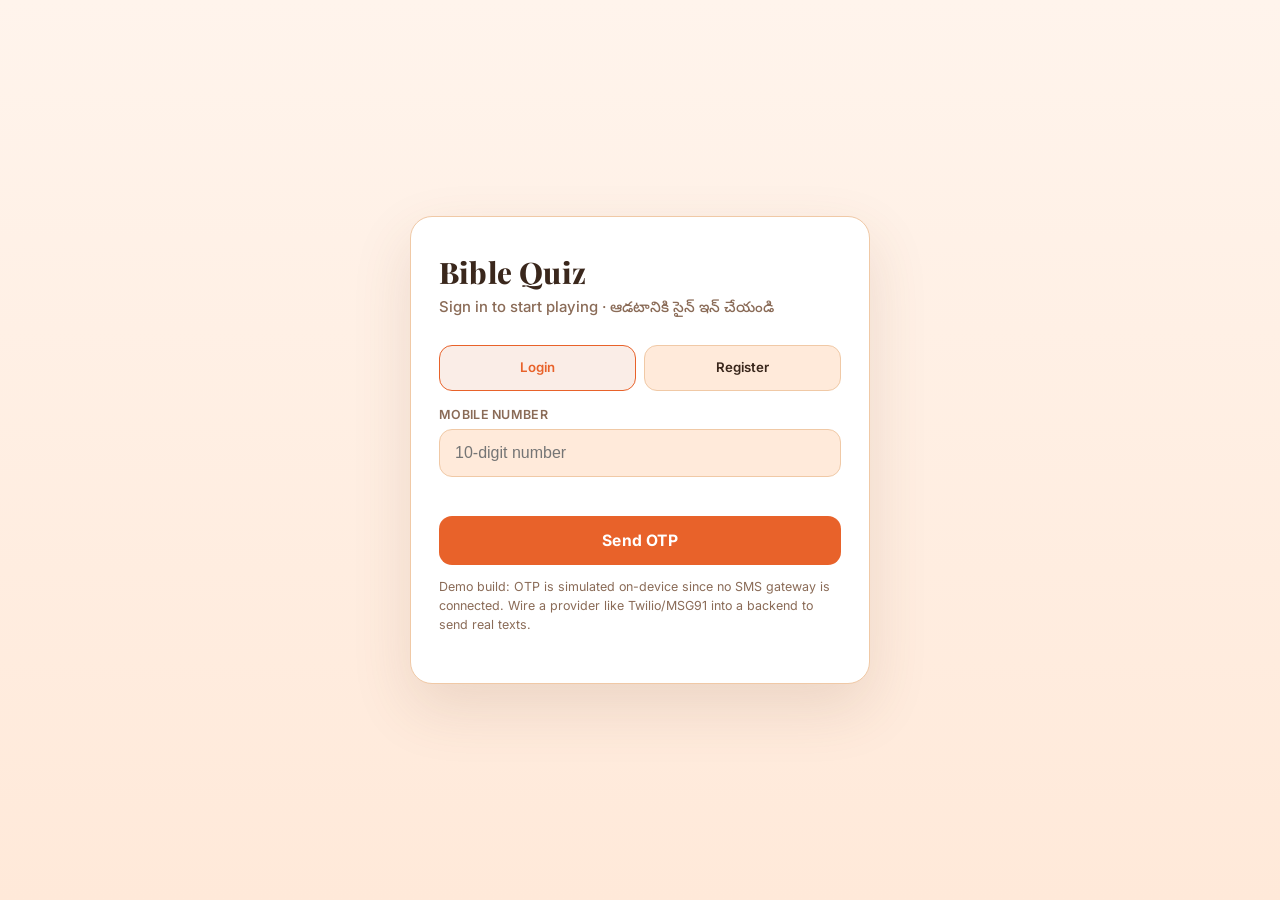
==== index.html @ e47eb32d "Set homepage" ====
<!DOCTYPE html>
<html lang="en">
<head>
<meta charset="UTF-8">
<meta name="viewport" content="width=device-width, initial-scale=1, viewport-fit=cover, maximum-scale=1">
<title>Bible Quiz · బైబిల్ క్విజ్</title>
<link rel="preconnect" href="https://fonts.googleapis.com">
<link href="https://fonts.googleapis.com/css2?family=Playfair+Display:wght@600;700;800&family=Inter:wght@400;500;600;700&family=Noto+Serif+Telugu:wght@600;700&family=Noto+Sans+Telugu:wght@400;500;600&display=swap" rel="stylesheet">
<style>
  @keyframes fadeUp{from{opacity:0; transform:translateY(14px);} to{opacity:1; transform:translateY(0);}}
  @keyframes popIn{0%{opacity:0; transform:scale(.85);} 60%{transform:scale(1.03);} 100%{opacity:1; transform:scale(1);}}
  @keyframes ringDraw{from{stroke-dashoffset:var(--ring-len);} to{stroke-dashoffset:var(--ring-off);}}
  @keyframes shimmer{0%{background-position:-200% 0;} 100%{background-position:200% 0;}}
  @keyframes confettiFall{0%{transform:translateY(-40px) rotate(0deg); opacity:1;} 100%{transform:translateY(340px) rotate(540deg); opacity:0;}}
  @keyframes pulseGlow{0%,100%{box-shadow:0 0 0 0 rgba(206,77,28,.28);} 50%{box-shadow:0 0 0 10px rgba(206,77,28,0);}}

  :root{
    --bg:#FCF8F5; --bg2:#F7EFE7;
    --panel:#FFFFFF; --panel2:#F6EDE3;
    --ink:#2b2018; --ink-dim:#8a7a6b;
    --gold:#CE4D1C; --gold2:#E8794A;
    --teal:#a9865f;
    --tan:#DECAB4;
    --good:#5f9e6f; --bad:#c14a3a;
    --radius:22px;
    --font-head:'Playfair Display','Noto Serif Telugu',serif;
    --font-body:'Inter','Noto Sans Telugu',-apple-system,'Segoe UI',sans-serif;
  }
  [data-theme="kids"]{
    --bg:#FFF4EC; --bg2:#FFE9D9; --panel:#FFFFFF; --panel2:#FFEADA;
    --ink:#3a271c; --ink-dim:#8a6b57;
    --gold:#E8622A; --gold2:#F5924F; --teal:#c98b3f; --tan:#F0C9A6;
  }
  *{box-sizing:border-box; -webkit-tap-highlight-color:transparent;}
  html,body{height:100%; margin:0;}
  body{
    background:linear-gradient(180deg, var(--bg) 0%, var(--bg2) 100%);
    color:var(--ink); font-family:var(--font-body);
    min-height:100%; padding-top:env(safe-area-inset-top,0px); padding-bottom:env(safe-area-inset-bottom,0px);
    transition:background .3s,color .3s;
  }
  .screen{display:none; min-height:100vh; min-height:100dvh; flex-direction:column; align-items:center; justify-content:center; padding:28px 20px;}
  .screen.active{display:flex; animation:fadeUp .45s ease both;}
  .card{width:100%; max-width:460px; background:var(--panel); border:1px solid var(--tan); border-radius:var(--radius); padding:36px 28px; box-shadow:0 24px 60px rgba(120,80,50,.14);}
  .crest{font-size:2.6rem; margin-bottom:6px; text-align:center;}
  h1{font-family:var(--font-head); font-weight:800; font-size:1.85rem; margin:0 0 8px; line-height:1.25; letter-spacing:.2px; color:var(--ink);}
  .sub{color:var(--ink-dim); font-size:.93rem; margin:0 0 26px; font-weight:500;}
  label{display:block; font-size:.78rem; color:var(--ink-dim); margin:16px 0 7px; letter-spacing:.3px; text-transform:uppercase; font-weight:600;}
  input[type=text],input[type=tel],input[type=number]{
    width:100%; padding:14px 15px; border-radius:13px; border:1.5px solid var(--tan);
    background:var(--panel2); color:var(--ink); font-size:1rem; outline:none; transition:border-color .35s ease, box-shadow .35s ease;
  }
  input:focus{border-color:var(--gold); box-shadow:0 0 0 4px rgba(206,77,28,.08);}
  button{font-family:inherit; cursor:pointer; border:none;}
  .btn{
    width:100%; padding:15px 16px; border-radius:13px;
    background:var(--gold); color:#fff; font-weight:700; font-size:.98rem; margin-top:20px;
    transition:transform .15s ease, background-color .35s ease, box-shadow .35s ease; letter-spacing:.2px;
  }
  .btn:hover{background-color:var(--gold2); box-shadow:0 10px 24px rgba(206,77,28,.25);}
  .btn:active{transform:scale(.97);}
  .btn:disabled{opacity:.35; cursor:not-allowed; box-shadow:none;}
  .btn.ghost{background:transparent; border:1.5px solid var(--tan); color:var(--ink); font-weight:600;}
  .btn.ghost:hover{background:var(--panel2); box-shadow:none;}
  .hint{font-size:.78rem; color:var(--ink-dim); margin-top:12px; line-height:1.55;}
  .otp-box{display:flex; gap:8px; margin-top:8px;}
  .otp-box input{text-align:center; letter-spacing:6px; font-size:1.2rem;}
  .demo-otp{margin-top:10px; font-size:.8rem; color:var(--teal); background:var(--panel2); padding:9px 11px; border-radius:10px; border:1px solid var(--tan);}
  .opt-group{display:flex; flex-direction:column; gap:11px; margin-top:12px;}
  .opt-pill{
    padding:15px 17px; border-radius:15px; border:1.5px solid var(--tan); background:var(--panel2);
    color:var(--ink); font-size:.96rem; text-align:left; display:flex; justify-content:space-between; align-items:center;
    transition:border-color .35s ease, background-color .35s ease, opacity .35s ease, transform .12s ease;
  }
  .opt-pill:hover{border-color:#B7A390; background:#F1E9DF;}
  .opt-pill:focus-visible{outline:none; border-color:#B7A390; background:#F1E9DF;}
  .opt-pill:active{transform:scale(.985);}
  .opt-pill.selected{border-color:var(--gold); background:rgba(206,77,28,.09); animation:pulseGlow .9s ease;}
  .opt-pill .tick{opacity:0; font-weight:800; color:var(--gold); transition:opacity .35s ease;}
  .opt-pill.selected .tick{opacity:1;}
  .row3{display:grid; grid-template-columns:1fr 1fr 1fr; gap:8px; margin-top:8px;}
  .row2{display:grid; grid-template-columns:1fr 1fr; gap:8px; margin-top:8px;}
  .chip{
    padding:13px 6px; border-radius:13px; border:1.5px solid var(--tan); background:var(--panel2);
    color:var(--ink); font-size:.83rem; text-align:center; font-weight:600; line-height:1.35;
    transition:border-color .35s ease, background-color .35s ease, color .35s ease, opacity .35s ease;
  }
  .chip:hover{border-color:#B7A390; background:#F1E9DF;}
  .chip.selected{border-color:var(--gold); background:rgba(206,77,28,.1); color:var(--gold);}
  .topbar{width:100%; max-width:460px; display:flex; justify-content:space-between; align-items:center; margin-bottom:14px; font-size:.83rem; color:var(--ink-dim); font-weight:500;}
  .progress-track{width:100%; max-width:460px; height:6px; background:var(--tan); border-radius:6px; overflow:hidden; margin-bottom:18px;}
  .progress-fill{height:100%; background:var(--gold); width:0%; transition:width .35s;}
  .qcat{font-size:.74rem; color:var(--teal); font-weight:700; margin-bottom:8px; text-transform:uppercase; letter-spacing:.3px;}
  .qtext{font-family:var(--font-head); font-weight:700; font-size:1.25rem; line-height:1.45; margin-bottom:8px;}
  .err{color:var(--bad); font-size:.82rem; margin-top:6px; min-height:1em;}

  /* ---- Score card ---- */
  .score-card{position:relative; overflow:hidden; text-align:center;}
  .ring-wrap{position:relative; width:180px; height:180px; margin:8px auto 14px;}
  .ring-wrap svg{transform:rotate(-90deg); width:180px; height:180px;}
  .ring-bg{fill:none; stroke:var(--tan); stroke-width:12;}
  .ring-fg{fill:none; stroke:url(#goldGrad); stroke-width:12; stroke-linecap:round;
    stroke-dasharray:502; stroke-dashoffset:502; animation:ringDraw 1.3s .3s cubic-bezier(.2,.8,.2,1) forwards;}
  .ring-label{position:absolute; inset:0; display:flex; flex-direction:column; align-items:center; justify-content:center;}
  .ring-pct{font-family:var(--font-head); font-size:2rem; font-weight:800; color:var(--gold);}
  .ring-frac{color:var(--ink-dim); font-size:.85rem; margin-top:2px;}
  .medal{font-size:2.4rem; margin-bottom:2px;}
  .dear-line{font-size:1.02rem; color:var(--ink-dim); margin:2px 0 10px; font-weight:500;}
  .dear-line b{color:var(--ink); font-weight:700;}
  .score-title{font-family:var(--font-head); font-weight:700; font-size:1.5rem; margin:6px 0 2px;}
  .score-sub{color:var(--ink-dim); margin-bottom:8px; font-size:.93rem;}
  .confetti{position:absolute; top:0; width:8px; height:14px; opacity:0; border-radius:2px; animation:confettiFall 2.2s ease-in forwards;}

  /* ---- Answer sheet ---- */
  .sheet-card{max-width:640px;}
  .sheet-row{border-bottom:1px solid var(--tan); padding:16px 2px; animation:fadeUp .4s both;}
  .sheet-row:last-child{border-bottom:none;}
  .sheet-q{font-size:.96rem; margin-bottom:9px; line-height:1.45; font-weight:600;}
  .sheet-line{display:flex; gap:8px; font-size:.85rem; align-items:flex-start; margin-top:5px;}
  .sheet-tag{flex-shrink:0; font-weight:700; width:100px; color:var(--ink-dim); text-transform:uppercase; font-size:.72rem; letter-spacing:.3px; padding-top:2px;}
  .sheet-your{color:var(--bad); font-weight:500;}
  .sheet-your.correct{color:var(--good);}
  .sheet-correct{color:var(--good); font-weight:500;}
  .icon-ok{color:var(--good);} .icon-no{color:var(--bad);}
  .sheet-scroll{max-height:56vh; overflow-y:auto; margin-top:6px; padding-right:4px;}
  .sheet-num{display:inline-flex; align-items:center; justify-content:center; width:24px; height:24px; border-radius:50%; background:var(--tan); color:var(--ink); font-size:.72rem; margin-right:8px; flex-shrink:0; font-weight:700;}
</style>
</head>
<body data-theme="adults">

<!-- SCREEN 1: LOGIN -->
<div class="screen active" id="scr-login">
  <div class="card">
    <h1>Bible Quiz</h1>
    <p class="sub">Sign in to start playing · ఆడటానికి సైన్ ఇన్ చేయండి</p>
    <div class="row2" id="pick-mode">
      <button class="chip selected" data-val="login">Login</button>
      <button class="chip" data-val="register">Register</button>
    </div>
    <div id="name-field">
      <label for="in-name">Your name</label>
      <input type="text" id="in-name" placeholder="e.g. Ruth">
    </div>
    <label for="in-phone">Mobile number</label>
    <input type="tel" id="in-phone" placeholder="10-digit number" maxlength="10">
    <div id="otp-section" style="display:none;">
      <label for="in-otp">Enter the OTP sent to your phone</label>
      <div class="otp-box"><input type="number" id="in-otp" placeholder="4-digit code" maxlength="4"></div>
      <div class="demo-otp" id="demo-otp-note"></div>
    </div>
    <div class="err" id="login-err"></div>
    <button class="btn" id="btn-send-otp">Send OTP</button>
    <button class="btn" id="btn-verify-otp" style="display:none;">Verify &amp; Continue</button>
    <p class="hint">Demo build: OTP is simulated on-device since no SMS gateway is connected. Wire a provider like Twilio/MSG91 into a backend to send real texts.</p>
  </div>
</div>

<!-- SCREEN 2: WELCOME -->
<div class="screen" id="scr-welcome">
  <div class="card" style="text-align:center;">
    <h1 id="welcome-name">Welcome!</h1>
    <p class="sub">You're signed in. Let's set up your quiz.</p>
    <button class="btn" id="btn-to-setup">Continue</button>
    <button class="btn ghost" id="btn-to-dashboard" style="margin-top:10px;">View My Dashboard</button>
  </div>
</div>

<!-- SCREEN 3: SETUP -->
<div class="screen" id="scr-setup">
  <div class="card">
    <h1>Set up your quiz</h1>
    <p class="sub">క్విజ్ ఏర్పాటు చేయండి</p>
    <label>Language / భాష</label>
    <div class="row2" id="pick-lang">
      <button class="chip" data-val="en">English</button>
      <button class="chip" data-val="te">తెలుగు</button>
    </div>
    <label>Who's playing? / ఎవరు ఆడతారు?</label>
    <div class="row2" id="pick-age">
      <button class="chip" data-val="kids">🧒 Kids<br>పిల్లలు</button>
      <button class="chip" data-val="adults">🧑 Adults<br>పెద్దలు</button>
    </div>
    <label>Difficulty level / స్థాయి</label>
    <button class="btn ghost" id="btn-open-levels" style="margin-top:0;">Choose Level (<span id="chosen-level-label">Level 1</span>)</button>
    <label>Number of questions / ప్రశ్నల సంఖ్య</label>
    <div class="row3" id="pick-count">
      <button class="chip" data-val="10">10<br>ప్రశ్నలు</button>
      <button class="chip" data-val="15">15<br>ప్రశ్నలు</button>
      <button class="chip" data-val="25">25<br>ప్రశ్నలు</button>
    </div>
    <div class="err" id="setup-err"></div>
    <button class="btn" id="btn-start-quiz">Start Quiz</button>
    <button class="btn ghost" id="btn-logout" style="margin-top:10px;">Log out</button>
  </div>
</div>

<!-- SCREEN 3b: LEVEL SELECT -->
<div class="screen" id="scr-levels">
  <div class="card sheet-card">
    <h1 style="font-size:1.35rem;">Choose a level</h1>
    <p class="sub">1–10 Basic · ప్రాథమిక &nbsp;|&nbsp; 11–20 Medium · మధ్యస్థ &nbsp;|&nbsp; 21–30 Advanced · ఉన్నత</p>
    <div class="sheet-scroll" id="level-grid" style="display:grid; grid-template-columns:repeat(5,1fr); gap:8px;"></div>
    <button class="btn ghost" id="btn-levels-back" style="margin-top:16px;">Back to setup</button>
  </div>
</div>

<!-- SCREEN: DASHBOARD -->
<div class="screen" id="scr-dashboard">
  <div class="card sheet-card">
    <h1 id="dash-hello" style="font-size:1.35rem;">Hello!</h1>
    <p class="sub">Here's how you've been doing</p>
    <div id="dash-stats" style="display:grid; grid-template-columns:1fr 1fr; gap:10px; margin-bottom:6px;"></div>
    <label style="margin-top:18px;">Recent attempts</label>
    <div class="sheet-scroll" id="dash-history"></div>
    <button class="btn" id="btn-dash-back" style="margin-top:16px;">Back</button>
  </div>
</div>

<!-- SCREEN 4: QUIZ (no reveal) -->
<div class="screen" id="scr-quiz">
  <div class="topbar">
    <span id="quiz-progress-label">Question 1/10</span>
    <span>Bible Quiz · Official</span>
  </div>
  <div class="progress-track"><div class="progress-fill" id="progress-fill"></div></div>
  <div class="card">
    <div class="qcat" id="q-cat">Category</div>
    <div class="qtext" id="q-text">Question text</div>
    <div class="opt-group" id="q-opts"></div>
    <button class="btn" id="btn-next" disabled>Next</button>
    <div class="row2" style="margin-top:10px;">
      <button class="btn ghost" id="btn-back">Back</button>
      <button class="btn ghost" id="btn-exit">Exit</button>
    </div>
  </div>
</div>

<!-- SCREEN 5: SCORE CARD -->
<div class="screen" id="scr-result">
  <div class="card score-card" id="score-confetti-host">
    <div class="medal" id="result-medal">🏆</div>
    <div class="ring-wrap">
      <svg viewBox="0 0 180 180">
        <defs>
          <linearGradient id="goldGrad" x1="0%" y1="0%" x2="100%" y2="100%">
            <stop offset="0%" stop-color="#CE4D1C"/><stop offset="100%" stop-color="#E8794A"/>
          </linearGradient>
        </defs>
        <circle class="ring-bg" cx="90" cy="90" r="80"/>
        <circle class="ring-fg" id="ring-fg" cx="90" cy="90" r="80"/>
      </svg>
      <div class="ring-label"><div class="ring-pct" id="ring-pct">0</div><div class="ring-frac" id="ring-frac">0/10</div></div>
    </div>
    <p class="dear-line" id="dear-line">Dear <b>Guest</b>,</p>
    <div class="score-title" id="result-title">Certificate of Completion</div>
    <p class="score-sub" id="result-msg">Nice work.</p>
    <button class="btn" id="btn-view-sheet">View Answer Sheet</button>
    <button class="btn ghost" id="btn-retry" style="margin-top:10px;">Play again</button>
    <button class="btn ghost" id="btn-change-setup" style="margin-top:10px;">Change settings</button>
  </div>
</div>

<!-- SCREEN 6: ANSWER SHEET -->
<div class="screen" id="scr-sheet">
  <div class="card sheet-card">
    <h1 style="font-size:1.35rem;">Answer Sheet</h1>
    <p class="sub" id="sheet-summary">Review your answers</p>
    <div class="sheet-scroll" id="sheet-list"></div>
    <button class="btn" id="btn-sheet-back">Back to score</button>
  </div>
</div>

<script id="bank-data" type="application/json">[{"id": "en-1", "lang": "en", "q": "On which day did God create light?", "opts": ["Day 1", "Day 2", "Day 3", "Day 4"], "ai": 0, "diff": "basic", "age": "both", "cat": "Bible Basics"}, {"id": "en-2", "lang": "en", "q": "On which day did God create the sky?", "opts": ["Day 1", "Day 2", "Day 3", "Day 4"], "ai": 1, "diff": "basic", "age": "both", "cat": "Bible Basics"}, {"id": "en-3", "lang": "en", "q": "On which day did God create the land and the seas?", "opts": ["Day 2", "Day 3", "Day 4", "Day 5"], "ai": 1, "diff": "basic", "age": "both", "cat": "Bible Basics"}, {"id": "en-4", "lang": "en", "q": "On which day did God create the sun, moon, and stars?", "opts": ["Day 3", "Day 4", "Day 5", "Day 6"], "ai": 1, "diff": "basic", "age": "both", "cat": "Bible Basics"}, {"id": "en-5", "lang": "en", "q": "On which day did God create birds and sea creatures?", "opts": ["Day 4", "Day 5", "Day 6", "Day 7"], "ai": 1, "diff": "basic", "age": "both", "cat": "Bible Basics"}, {"id": "en-6", "lang": "en", "q": "On which day did God create animals and human beings?", "opts": ["Day 5", "Day 6", "Day 7", "Day 8"], "ai": 1, "diff": "basic", "age": "both", "cat": "Bible Basics"}, {"id": "en-7", "lang": "en", "q": "On which day did God finish His work of creation and rest?", "opts": ["Day 6", "Day 7", "Day 8", "Day 1"], "ai": 1, "diff": "basic", "age": "both", "cat": "Bible Basics"}, {"id": "en-8", "lang": "en", "q": "Who was the first woman?", "opts": ["Sarah", "Eve", "Rebekah", "Rachel"], "ai": 1, "diff": "basic", "age": "both", "cat": "Bible Basics"}, {"id": "en-9", "lang": "en", "q": "In which garden did Adam and Eve live?", "opts": ["Garden of Eden", "Garden of Gethsemane", "Garden of Olives", "Garden of Karana"], "ai": 0, "diff": "basic", "age": "both", "cat": "Bible Basics"}, {"id": "en-10", "lang": "en", "q": "Which animal tempted Eve?", "opts": ["Lion", "Snake", "Fox", "Wolf"], "ai": 1, "diff": "basic", "age": "both", "cat": "Bible Basics"}, {"id": "en-11", "lang": "en", "q": "Who was the first son of Adam and Eve?", "opts": ["Abel", "Cain", "Seth", "Noah"], "ai": 1, "diff": "basic", "age": "both", "cat": "Bible Basics"}, {"id": "en-12", "lang": "en", "q": "Who was Cain's brother that he killed?", "opts": ["Abel", "Seth", "Enosh", "లామెకు"], "ai": 0, "diff": "basic", "age": "both", "cat": "Bible Basics"}, {"id": "en-13", "lang": "en", "q": "Who built the ark to be saved from the flood?", "opts": ["Moses", "నూహు", "Lot", "Abraham"], "ai": 1, "diff": "basic", "age": "both", "cat": "Bible Basics"}, {"id": "en-14", "lang": "en", "q": "How many people were saved in Noah's ark?", "opts": ["4 people", "6 people", "8 people", "12 people"], "ai": 2, "diff": "basic", "age": "both", "cat": "Bible Basics"}, {"id": "en-15", "lang": "en", "q": "What sign did God give that He would not destroy the earth with a flood again?", "opts": ["Star", "Cloud", "Rainbow", "Lightning"], "ai": 2, "diff": "basic", "age": "both", "cat": "Bible Basics"}, {"id": "en-16", "lang": "en", "q": "Who is called the father of believers?", "opts": ["Isaac", "Jacob", "Abraham", "Joseph"], "ai": 2, "diff": "basic", "age": "both", "cat": "Bible Basics"}, {"id": "en-17", "lang": "en", "q": "What was the name of Abraham's wife?", "opts": ["Rebekah", "Rachel", "లేయా", "Sarah"], "ai": 3, "diff": "basic", "age": "both", "cat": "Bible Basics"}, {"id": "en-18", "lang": "en", "q": "Who was the promised son Abraham had in his old age?", "opts": ["Ishmael", "Isaac", "Jacob", "Jerah"], "ai": 1, "diff": "basic", "age": "both", "cat": "Bible Basics"}, {"id": "en-19", "lang": "en", "q": "Who were Isaac's sons?", "opts": ["Esau and Jacob", "Reuben and Simeon", "Joseph and Benjamin", "Ephraim and Manasseh"], "ai": 0, "diff": "basic", "age": "both", "cat": "Bible Basics"}, {"id": "en-20", "lang": "en", "q": "What was another name for Jacob?", "opts": ["Israel", "Edom", "Levi", "Judah"], "ai": 0, "diff": "basic", "age": "both", "cat": "Bible Basics"}, {"id": "en-21", "lang": "en", "q": "How many sons did Jacob have?", "opts": ["10 people", "12 people", "14 people", "7 people"], "ai": 1, "diff": "basic", "age": "both", "cat": "Bible Basics"}, {"id": "en-22", "lang": "en", "q": "Which son of Jacob was sold into Egypt?", "opts": ["Reuben", "Judah", "Joseph", "Benjamin"], "ai": 2, "diff": "basic", "age": "both", "cat": "Bible Basics"}, {"id": "en-23", "lang": "en", "q": "Which son of Jacob became a ruler in Egypt?", "opts": ["Joseph", "Benjamin", "Levi", "Simeon"], "ai": 0, "diff": "basic", "age": "both", "cat": "Bible Basics"}, {"id": "en-24", "lang": "en", "q": "Who led the Israelites out of slavery in Egypt?", "opts": ["Aaron", "Joshua", "Moses", "Gideon"], "ai": 2, "diff": "basic", "age": "both", "cat": "Bible Basics"}, {"id": "en-25", "lang": "en", "q": "On which mountain did God give Moses the Ten Commandments?", "opts": ["Mount Horeb", "Mount Sinai", "Mount Nebo", "Mount Carmel"], "ai": 1, "diff": "basic", "age": "both", "cat": "Bible Basics"}, {"id": "en-26", "lang": "en", "q": "How many plagues did God send on Egypt?", "opts": ["7 plagues", "10 plagues", "12 plagues", "3 plagues"], "ai": 1, "diff": "basic", "age": "both", "cat": "Bible Basics"}, {"id": "en-27", "lang": "en", "q": "Who led the Israelites into Canaan after Moses?", "opts": ["Caleb", "Joshua", "Samuel", "Saul"], "ai": 1, "diff": "basic", "age": "both", "cat": "Bible Basics"}, {"id": "en-28", "lang": "en", "q": "Which sea was divided into two for the Israelites to cross?", "opts": ["Red Sea", "Dead Sea", "Sea of Galilee", "Mediterranean Sea"], "ai": 0, "diff": "basic", "age": "both", "cat": "Bible Basics"}, {"id": "en-29", "lang": "en", "q": "What food did God provide from heaven for the Israelites in the wilderness?", "opts": ["Manna", "Honey bread", "Wheat", "Grapes"], "ai": 0, "diff": "basic", "age": "both", "cat": "Bible Basics"}, {"id": "en-30", "lang": "en", "q": "Who was the strongest judge in the Bible?", "opts": ["Gideon", "Samson", "Jephthah", "Barak"], "ai": 1, "diff": "basic", "age": "both", "cat": "Bible Basics"}, {"id": "en-31", "lang": "en", "q": "Who was the woman who tricked Samson?", "opts": ["Deborah", "Delilah", "Ruth", "Naomi"], "ai": 1, "diff": "basic", "age": "both", "cat": "Bible Basics"}, {"id": "en-32", "lang": "en", "q": "Who was the first king of Israel?", "opts": ["David", "Saul", "Solomon", "రెహబాము"], "ai": 1, "diff": "basic", "age": "both", "cat": "Bible Basics"}, {"id": "en-33", "lang": "en", "q": "Which shepherd killed Goliath with a small stone from a sling?", "opts": ["Saul", "Samuel", "David", "Jonathan"], "ai": 2, "diff": "basic", "age": "both", "cat": "Bible Basics"}, {"id": "en-34", "lang": "en", "q": "Who was David's wise son who ruled Israel after him?", "opts": ["Absalom", "Adonijah", "Solomon", "Rehoboam"], "ai": 2, "diff": "basic", "age": "both", "cat": "Bible Basics"}, {"id": "en-35", "lang": "en", "q": "Who lived the longest in the Bible?", "opts": ["Adam", "Noah", "Methuselah", "Enosh"], "ai": 2, "diff": "basic", "age": "both", "cat": "Bible Basics"}, {"id": "en-36", "lang": "en", "q": "Which prophet was taken to heaven without seeing death?", "opts": ["Isaiah", "Jeremiah", "Elijah", "Elisha"], "ai": 2, "diff": "basic", "age": "both", "cat": "Bible Basics"}, {"id": "en-37", "lang": "en", "q": "Which prophet was protected by God after being thrown into a den of lions?", "opts": ["Daniel", "Ezekiel", "Hosea", "Amos"], "ai": 0, "diff": "basic", "age": "both", "cat": "Bible Basics"}, {"id": "en-38", "lang": "en", "q": "Which prophet was inside a great fish for three days and three nights?", "opts": ["Jonah", "Micah", "Zechariah", "Malachi"], "ai": 0, "diff": "basic", "age": "both", "cat": "Bible Basics"}, {"id": "en-39", "lang": "en", "q": "Where was Jesus Christ born?", "opts": ["Nazareth", "Bethlehem", "Jerusalem", "Capernaum"], "ai": 1, "diff": "basic", "age": "both", "cat": "Bible Basics"}, {"id": "en-40", "lang": "en", "q": "What was the name of Jesus' mother?", "opts": ["Elizabeth", "Mary", "Martha", "Salome"], "ai": 1, "diff": "basic", "age": "both", "cat": "Bible Basics"}, {"id": "en-41", "lang": "en", "q": "Who was the righteous man who was Jesus' earthly father?", "opts": ["John", "Joseph", "Jacob", "Paul"], "ai": 1, "diff": "basic", "age": "both", "cat": "Bible Basics"}, {"id": "en-42", "lang": "en", "q": "Who baptized Jesus in the Jordan River?", "opts": ["John the Baptist", "Peter", "Andrew", "Philip"], "ai": 0, "diff": "basic", "age": "both", "cat": "Bible Basics"}, {"id": "en-43", "lang": "en", "q": "How many main apostles (disciples) did Jesus choose for His ministry?", "opts": ["7 people", "10 people", "12 people", "70 people"], "ai": 2, "diff": "basic", "age": "both", "cat": "Bible Basics"}, {"id": "en-44", "lang": "en", "q": "What was Jesus' first miracle?", "opts": ["Raising Lazarus", "Turning water into wine", "Feeding the 5,000", "Walking on water"], "ai": 1, "diff": "basic", "age": "both", "cat": "Bible Basics"}, {"id": "en-45", "lang": "en", "q": "How many men did Jesus feed with five loaves and two small fish?", "opts": ["3,000 men", "4,000 men", "5,000 men", "10,000 men"], "ai": 2, "diff": "basic", "age": "both", "cat": "Bible Basics"}, {"id": "en-46", "lang": "en", "q": "Who was raised from the tomb by Jesus after being dead for four days?", "opts": ["Jairus' daughter", "Widow's son", "Lazarus", "Tabitha"], "ai": 2, "diff": "basic", "age": "both", "cat": "Bible Basics"}, {"id": "en-47", "lang": "en", "q": "Which disciple betrayed Jesus for thirty pieces of silver?", "opts": ["Thomas", "Judas Iscariot", "Simon Peter", "Matthew"], "ai": 1, "diff": "basic", "age": "both", "cat": "Bible Basics"}, {"id": "en-48", "lang": "en", "q": "Where was Jesus Christ crucified?", "opts": ["Mount of Olives", "Golgotha (Place of the Skull)", "Mount Sinai", "Mount Tabor"], "ai": 1, "diff": "basic", "age": "both", "cat": "Bible Basics"}, {"id": "en-49", "lang": "en", "q": "On which day did Jesus Christ rise from the dead after being crucified?", "opts": ["Day 1", "Day 2", "Day 3", "Day 4"], "ai": 2, "diff": "basic", "age": "both", "cat": "Bible Basics"}, {"id": "en-50", "lang": "en", "q": "At which festival did the Holy Spirit come upon the disciples after Jesus ascended to heaven?", "opts": ["Passover", "Pentecost", "Feast of Tabernacles", "Day of Atonement"], "ai": 1, "diff": "basic", "age": "both", "cat": "Bible Basics"}, {"id": "en-51", "lang": "en", "q": "On which day did God create light?", "opts": ["Day 1", "Day 2", "Day 3", "Day 4"], "ai": 0, "diff": "basic", "age": "both", "cat": "Bible Basics"}, {"id": "en-52", "lang": "en", "q": "On which day did God create the sky?", "opts": ["Day 1", "Day 2", "Day 3", "Day 4"], "ai": 1, "diff": "basic", "age": "both", "cat": "Bible Basics"}, {"id": "en-53", "lang": "en", "q": "On which day did God create the land and the seas?", "opts": ["Day 2", "Day 3", "Day 4", "Day 5"], "ai": 1, "diff": "basic", "age": "both", "cat": "Bible Basics"}, {"id": "en-54", "lang": "en", "q": "On which day did God create the sun, moon, and stars?", "opts": ["Day 3", "Day 4", "Day 5", "Day 6"], "ai": 1, "diff": "basic", "age": "both", "cat": "Bible Basics"}, {"id": "en-55", "lang": "en", "q": "On which day did God create birds and sea creatures?", "opts": ["Day 4", "Day 5", "Day 6", "Day 7"], "ai": 1, "diff": "basic", "age": "both", "cat": "Bible Basics"}, {"id": "en-56", "lang": "en", "q": "On which day did God create animals and human beings?", "opts": ["Day 5", "Day 6", "Day 7", "Day 8"], "ai": 1, "diff": "basic", "age": "both", "cat": "Bible Basics"}, {"id": "en-57", "lang": "en", "q": "On which day did God finish His work of creation and rest?", "opts": ["Day 6", "Day 7", "Day 8", "Day 1"], "ai": 1, "diff": "basic", "age": "both", "cat": "Bible Basics"}, {"id": "en-58", "lang": "en", "q": "Who was the first woman?", "opts": ["Sarah", "Eve", "Rebekah", "Rachel"], "ai": 1, "diff": "basic", "age": "both", "cat": "Bible Basics"}, {"id": "en-59", "lang": "en", "q": "In which garden did Adam and Eve live?", "opts": ["Garden of Eden", "Garden of Gethsemane", "Garden of Olives", "Garden of Karana"], "ai": 0, "diff": "basic", "age": "both", "cat": "Bible Basics"}, {"id": "en-60", "lang": "en", "q": "Which animal tempted Eve?", "opts": ["Lion", "Snake", "Fox", "Wolf"], "ai": 1, "diff": "basic", "age": "both", "cat": "Bible Basics"}, {"id": "en-61", "lang": "en", "q": "Who was the first son of Adam and Eve?", "opts": ["Abel", "Cain", "Seth", "Noah"], "ai": 1, "diff": "basic", "age": "both", "cat": "Bible Basics"}, {"id": "en-62", "lang": "en", "q": "Who was Cain's brother that he killed?", "opts": ["Abel", "Seth", "Enosh", "లామెకు"], "ai": 0, "diff": "basic", "age": "both", "cat": "Bible Basics"}, {"id": "en-63", "lang": "en", "q": "Who built the ark to be saved from the flood?", "opts": ["Moses", "నూహు", "Lot", "Abraham"], "ai": 1, "diff": "basic", "age": "both", "cat": "Bible Basics"}, {"id": "en-64", "lang": "en", "q": "How many people were saved in Noah's ark?", "opts": ["4 people", "6 people", "8 people", "12 people"], "ai": 2, "diff": "basic", "age": "both", "cat": "Bible Basics"}, {"id": "en-65", "lang": "en", "q": "What sign did God give that He would not destroy the earth with a flood again?", "opts": ["Star", "Cloud", "Rainbow", "Lightning"], "ai": 2, "diff": "basic", "age": "both", "cat": "Bible Basics"}, {"id": "en-66", "lang": "en", "q": "Who is called the father of believers?", "opts": ["Isaac", "Jacob", "Abraham", "Joseph"], "ai": 2, "diff": "basic", "age": "both", "cat": "Bible Basics"}, {"id": "en-67", "lang": "en", "q": "What was the name of Abraham's wife?", "opts": ["Rebekah", "Rachel", "లేయా", "Sarah"], "ai": 3, "diff": "basic", "age": "both", "cat": "Bible Basics"}, {"id": "en-68", "lang": "en", "q": "Who was the promised son Abraham had in his old age?", "opts": ["Ishmael", "Isaac", "Jacob", "Jerah"], "ai": 1, "diff": "basic", "age": "both", "cat": "Bible Basics"}, {"id": "en-69", "lang": "en", "q": "Who were Isaac's sons?", "opts": ["Esau and Jacob", "Reuben and Simeon", "Joseph and Benjamin", "Ephraim and Manasseh"], "ai": 0, "diff": "basic", "age": "both", "cat": "Bible Basics"}, {"id": "en-70", "lang": "en", "q": "What was another name for Jacob?", "opts": ["Israel", "Edom", "Levi", "Judah"], "ai": 0, "diff": "basic", "age": "both", "cat": "Bible Basics"}, {"id": "en-71", "lang": "en", "q": "How many sons did Jacob have?", "opts": ["10 people", "12 people", "14 people", "7 people"], "ai": 1, "diff": "basic", "age": "both", "cat": "Bible Basics"}, {"id": "en-72", "lang": "en", "q": "Which son of Jacob was sold into Egypt?", "opts": ["Reuben", "Judah", "Joseph", "Benjamin"], "ai": 2, "diff": "basic", "age": "both", "cat": "Bible Basics"}, {"id": "en-73", "lang": "en", "q": "Which son of Jacob became a ruler in Egypt?", "opts": ["Joseph", "Benjamin", "Levi", "Simeon"], "ai": 0, "diff": "basic", "age": "both", "cat": "Bible Basics"}, {"id": "en-74", "lang": "en", "q": "Who led the Israelites out of slavery in Egypt?", "opts": ["Aaron", "Joshua", "Moses", "Gideon"], "ai": 2, "diff": "basic", "age": "both", "cat": "Bible Basics"}, {"id": "en-75", "lang": "en", "q": "On which mountain did God give Moses the Ten Commandments?", "opts": ["Mount Horeb", "Mount Sinai", "Mount Nebo", "Mount Carmel"], "ai": 1, "diff": "basic", "age": "both", "cat": "Bible Basics"}, {"id": "en-76", "lang": "en", "q": "How many plagues did God send on Egypt?", "opts": ["7 plagues", "10 plagues", "12 plagues", "3 plagues"], "ai": 1, "diff": "basic", "age": "both", "cat": "Bible Basics"}, {"id": "en-77", "lang": "en", "q": "Who led the Israelites into Canaan after Moses?", "opts": ["Caleb", "Joshua", "Samuel", "Saul"], "ai": 1, "diff": "basic", "age": "both", "cat": "Bible Basics"}, {"id": "en-78", "lang": "en", "q": "Which sea was divided into two for the Israelites to cross?", "opts": ["Red Sea", "Dead Sea", "Sea of Galilee", "Mediterranean Sea"], "ai": 0, "diff": "basic", "age": "both", "cat": "Bible Basics"}, {"id": "en-79", "lang": "en", "q": "What food did God provide from heaven for the Israelites in the wilderness?", "opts": ["Manna", "Honey bread", "Wheat", "Grapes"], "ai": 0, "diff": "basic", "age": "both", "cat": "Bible Basics"}, {"id": "en-80", "lang": "en", "q": "Who was the strongest judge in the Bible?", "opts": ["Gideon", "Samson", "Jephthah", "Barak"], "ai": 1, "diff": "basic", "age": "both", "cat": "Bible Basics"}, {"id": "en-81", "lang": "en", "q": "Who was the woman who tricked Samson?", "opts": ["Deborah", "Delilah", "Ruth", "Naomi"], "ai": 1, "diff": "basic", "age": "both", "cat": "Bible Basics"}, {"id": "en-82", "lang": "en", "q": "Who was the first king of Israel?", "opts": ["David", "Saul", "Solomon", "రెహబాము"], "ai": 1, "diff": "basic", "age": "both", "cat": "Bible Basics"}, {"id": "en-83", "lang": "en", "q": "Which shepherd killed Goliath with a small stone from a sling?", "opts": ["Saul", "Samuel", "David", "Jonathan"], "ai": 2, "diff": "basic", "age": "both", "cat": "Bible Basics"}, {"id": "en-84", "lang": "en", "q": "Who was David's wise son who ruled Israel after him?", "opts": ["Absalom", "Adonijah", "Solomon", "Rehoboam"], "ai": 2, "diff": "basic", "age": "both", "cat": "Bible Basics"}, {"id": "en-85", "lang": "en", "q": "Who lived the longest in the Bible?", "opts": ["Adam", "Noah", "Methuselah", "Enosh"], "ai": 2, "diff": "basic", "age": "both", "cat": "Bible Basics"}, {"id": "en-86", "lang": "en", "q": "Which prophet was taken to heaven without seeing death?", "opts": ["Isaiah", "Jeremiah", "Elijah", "Elisha"], "ai": 2, "diff": "basic", "age": "both", "cat": "Bible Basics"}, {"id": "en-87", "lang": "en", "q": "Which prophet was protected by God after being thrown into a den of lions?", "opts": ["Daniel", "Ezekiel", "Hosea", "Amos"], "ai": 0, "diff": "basic", "age": "both", "cat": "Bible Basics"}, {"id": "en-88", "lang": "en", "q": "Which prophet was inside a great fish for three days and three nights?", "opts": ["Jonah", "Micah", "Zechariah", "Malachi"], "ai": 0, "diff": "basic", "age": "both", "cat": "Bible Basics"}, {"id": "en-89", "lang": "en", "q": "Where was Jesus Christ born?", "opts": ["Nazareth", "Bethlehem", "Jerusalem", "Capernaum"], "ai": 1, "diff": "basic", "age": "both", "cat": "Bible Basics"}, {"id": "en-90", "lang": "en", "q": "What was the name of Jesus' mother?", "opts": ["Elizabeth", "Mary", "Martha", "Salome"], "ai": 1, "diff": "basic", "age": "both", "cat": "Bible Basics"}, {"id": "en-91", "lang": "en", "q": "Who was the righteous man who was Jesus' earthly father?", "opts": ["John", "Joseph", "Jacob", "Paul"], "ai": 1, "diff": "basic", "age": "both", "cat": "Bible Basics"}, {"id": "en-92", "lang": "en", "q": "Who baptized Jesus in the Jordan River?", "opts": ["John the Baptist", "Peter", "Andrew", "Philip"], "ai": 0, "diff": "basic", "age": "both", "cat": "Bible Basics"}, {"id": "en-93", "lang": "en", "q": "How many main apostles (disciples) did Jesus choose for His ministry?", "opts": ["7 people", "10 people", "12 people", "70 people"], "ai": 2, "diff": "basic", "age": "both", "cat": "Bible Basics"}, {"id": "en-94", "lang": "en", "q": "What was Jesus' first miracle?", "opts": ["Raising Lazarus", "Turning water into wine", "Feeding the 5,000", "Walking on water"], "ai": 1, "diff": "basic", "age": "both", "cat": "Bible Basics"}, {"id": "en-95", "lang": "en", "q": "How many men did Jesus feed with five loaves and two small fish?", "opts": ["3,000 men", "4,000 men", "5,000 men", "10,000 men"], "ai": 2, "diff": "basic", "age": "both", "cat": "Bible Basics"}, {"id": "en-96", "lang": "en", "q": "Who was raised from the tomb by Jesus after being dead for four days?", "opts": ["Jairus' daughter", "Widow's son", "Lazarus", "Tabitha"], "ai": 2, "diff": "basic", "age": "both", "cat": "Bible Basics"}, {"id": "en-97", "lang": "en", "q": "Which disciple betrayed Jesus for thirty pieces of silver?", "opts": ["Thomas", "Judas Iscariot", "Simon Peter", "Matthew"], "ai": 1, "diff": "basic", "age": "both", "cat": "Bible Basics"}, {"id": "en-98", "lang": "en", "q": "Where was Jesus Christ crucified?", "opts": ["Mount of Olives", "Golgotha (Place of the Skull)", "Mount Sinai", "Mount Tabor"], "ai": 1, "diff": "basic", "age": "both", "cat": "Bible Basics"}, {"id": "en-99", "lang": "en", "q": "On which day did Jesus Christ rise from the dead after being crucified?", "opts": ["Day 1", "Day 2", "Day 3", "Day 4"], "ai": 2, "diff": "basic", "age": "both", "cat": "Bible Basics"}, {"id": "en-100", "lang": "en", "q": "At which festival did the Holy Spirit come upon the disciples after Jesus ascended to heaven?", "opts": ["Passover", "Pentecost", "Feast of Tabernacles", "Day of Atonement"], "ai": 1, "diff": "basic", "age": "both", "cat": "Bible Basics"}, {"id": "en-101", "lang": "en", "q": "On which day did God create light?", "opts": ["Day 1", "Day 2", "Day 3", "Day 4"], "ai": 0, "diff": "medium", "age": "both", "cat": "Bible Basics"}, {"id": "en-102", "lang": "en", "q": "On which day did God create the sky?", "opts": ["Day 1", "Day 2", "Day 3", "Day 4"], "ai": 1, "diff": "medium", "age": "both", "cat": "Bible Basics"}, {"id": "en-103", "lang": "en", "q": "On which day did God create the land and the seas?", "opts": ["Day 2", "Day 3", "Day 4", "Day 5"], "ai": 1, "diff": "medium", "age": "both", "cat": "Bible Basics"}, {"id": "en-104", "lang": "en", "q": "On which day did God create the sun, moon, and stars?", "opts": ["Day 3", "Day 4", "Day 5", "Day 6"], "ai": 1, "diff": "medium", "age": "both", "cat": "Bible Basics"}, {"id": "en-105", "lang": "en", "q": "On which day did God create birds and sea creatures?", "opts": ["Day 4", "Day 5", "Day 6", "Day 7"], "ai": 1, "diff": "medium", "age": "both", "cat": "Bible Basics"}, {"id": "en-106", "lang": "en", "q": "On which day did God create animals and human beings?", "opts": ["Day 5", "Day 6", "Day 7", "Day 8"], "ai": 1, "diff": "medium", "age": "both", "cat": "Bible Basics"}, {"id": "en-107", "lang": "en", "q": "On which day did God finish His work of creation and rest?", "opts": ["Day 6", "Day 7", "Day 8", "Day 1"], "ai": 1, "diff": "medium", "age": "both", "cat": "Bible Basics"}, {"id": "en-108", "lang": "en", "q": "Who was the first woman?", "opts": ["Sarah", "Eve", "Rebekah", "Rachel"], "ai": 1, "diff": "medium", "age": "both", "cat": "Bible Basics"}, {"id": "en-109", "lang": "en", "q": "In which garden did Adam and Eve live?", "opts": ["Garden of Eden", "Garden of Gethsemane", "Garden of Olives", "Garden of Karana"], "ai": 0, "diff": "medium", "age": "both", "cat": "Bible Basics"}, {"id": "en-110", "lang": "en", "q": "Which animal tempted Eve?", "opts": ["Lion", "Snake", "Fox", "Wolf"], "ai": 1, "diff": "medium", "age": "both", "cat": "Bible Basics"}, {"id": "en-111", "lang": "en", "q": "Who was the first son of Adam and Eve?", "opts": ["Abel", "Cain", "Seth", "Noah"], "ai": 1, "diff": "medium", "age": "both", "cat": "Bible Basics"}, {"id": "en-112", "lang": "en", "q": "Who was Cain's brother that he killed?", "opts": ["Abel", "Seth", "Enosh", "లామెకు"], "ai": 0, "diff": "medium", "age": "both", "cat": "Bible Basics"}, {"id": "en-113", "lang": "en", "q": "Who built the ark to be saved from the flood?", "opts": ["Moses", "నూహు", "Lot", "Abraham"], "ai": 1, "diff": "medium", "age": "both", "cat": "Bible Basics"}, {"id": "en-114", "lang": "en", "q": "How many people were saved in Noah's ark?", "opts": ["4 people", "6 people", "8 people", "12 people"], "ai": 2, "diff": "medium", "age": "both", "cat": "Bible Basics"}, {"id": "en-115", "lang": "en", "q": "What sign did God give that He would not destroy the earth with a flood again?", "opts": ["Star", "Cloud", "Rainbow", "Lightning"], "ai": 2, "diff": "medium", "age": "both", "cat": "Bible Basics"}, {"id": "en-116", "lang": "en", "q": "Who is called the father of believers?", "opts": ["Isaac", "Jacob", "Abraham", "Joseph"], "ai": 2, "diff": "medium", "age": "both", "cat": "Bible Basics"}, {"id": "en-117", "lang": "en", "q": "What was the name of Abraham's wife?", "opts": ["Rebekah", "Rachel", "లేయా", "Sarah"], "ai": 3, "diff": "medium", "age": "both", "cat": "Bible Basics"}, {"id": "en-118", "lang": "en", "q": "Who was the promised son Abraham had in his old age?", "opts": ["Ishmael", "Isaac", "Jacob", "Jerah"], "ai": 1, "diff": "medium", "age": "both", "cat": "Bible Basics"}, {"id": "en-119", "lang": "en", "q": "Who were Isaac's sons?", "opts": ["Esau and Jacob", "Reuben and Simeon", "Joseph and Benjamin", "Ephraim and Manasseh"], "ai": 0, "diff": "medium", "age": "both", "cat": "Bible Basics"}, {"id": "en-120", "lang": "en", "q": "What was another name for Jacob?", "opts": ["Israel", "Edom", "Levi", "Judah"], "ai": 0, "diff": "medium", "age": "both", "cat": "Bible Basics"}, {"id": "en-121", "lang": "en", "q": "How many sons did Jacob have?", "opts": ["10 people", "12 people", "14 people", "7 people"], "ai": 1, "diff": "medium", "age": "both", "cat": "Bible Basics"}, {"id": "en-122", "lang": "en", "q": "Which son of Jacob was sold into Egypt?", "opts": ["Reuben", "Judah", "Joseph", "Benjamin"], "ai": 2, "diff": "medium", "age": "both", "cat": "Bible Basics"}, {"id": "en-123", "lang": "en", "q": "Which son of Jacob became a ruler in Egypt?", "opts": ["Joseph", "Benjamin", "Levi", "Simeon"], "ai": 0, "diff": "medium", "age": "both", "cat": "Bible Basics"}, {"id": "en-124", "lang": "en", "q": "Who led the Israelites out of slavery in Egypt?", "opts": ["Aaron", "Joshua", "Moses", "Gideon"], "ai": 2, "diff": "medium", "age": "both", "cat": "Bible Basics"}, {"id": "en-125", "lang": "en", "q": "On which mountain did God give Moses the Ten Commandments?", "opts": ["Mount Horeb", "Mount Sinai", "Mount Nebo", "Mount Carmel"], "ai": 1, "diff": "medium", "age": "both", "cat": "Bible Basics"}, {"id": "en-126", "lang": "en", "q": "How many plagues did God send on Egypt?", "opts": ["7 plagues", "10 plagues", "12 plagues", "3 plagues"], "ai": 1, "diff": "medium", "age": "both", "cat": "Bible Basics"}, {"id": "en-127", "lang": "en", "q": "Who led the Israelites into Canaan after Moses?", "opts": ["Caleb", "Joshua", "Samuel", "Saul"], "ai": 1, "diff": "medium", "age": "both", "cat": "Bible Basics"}, {"id": "en-128", "lang": "en", "q": "Which sea was divided into two for the Israelites to cross?", "opts": ["Red Sea", "Dead Sea", "Sea of Galilee", "Mediterranean Sea"], "ai": 0, "diff": "medium", "age": "both", "cat": "Bible Basics"}, {"id": "en-129", "lang": "en", "q": "What food did God provide from heaven for the Israelites in the wilderness?", "opts": ["Manna", "Honey bread", "Wheat", "Grapes"], "ai": 0, "diff": "medium", "age": "both", "cat": "Bible Basics"}, {"id": "en-130", "lang": "en", "q": "Who was the strongest judge in the Bible?", "opts": ["Gideon", "Samson", "Jephthah", "Barak"], "ai": 1, "diff": "medium", "age": "both", "cat": "Bible Basics"}, {"id": "en-131", "lang": "en", "q": "Who was the woman who tricked Samson?", "opts": ["Deborah", "Delilah", "Ruth", "Naomi"], "ai": 1, "diff": "medium", "age": "both", "cat": "Bible Basics"}, {"id": "en-132", "lang": "en", "q": "Who was the first king of Israel?", "opts": ["David", "Saul", "Solomon", "రెహబాము"], "ai": 1, "diff": "medium", "age": "both", "cat": "Bible Basics"}, {"id": "en-133", "lang": "en", "q": "Which shepherd killed Goliath with a small stone from a sling?", "opts": ["Saul", "Samuel", "David", "Jonathan"], "ai": 2, "diff": "medium", "age": "both", "cat": "Bible Basics"}, {"id": "en-134", "lang": "en", "q": "Who was David's wise son who ruled Israel after him?", "opts": ["Absalom", "Adonijah", "Solomon", "Rehoboam"], "ai": 2, "diff": "medium", "age": "both", "cat": "Bible Basics"}, {"id": "en-135", "lang": "en", "q": "Who lived the longest in the Bible?", "opts": ["Adam", "Noah", "Methuselah", "Enosh"], "ai": 2, "diff": "medium", "age": "both", "cat": "Bible Basics"}, {"id": "en-136", "lang": "en", "q": "Which prophet was taken to heaven without seeing death?", "opts": ["Isaiah", "Jeremiah", "Elijah", "Elisha"], "ai": 2, "diff": "medium", "age": "both", "cat": "Bible Basics"}, {"id": "en-137", "lang": "en", "q": "Which prophet was protected by God after being thrown into a den of lions?", "opts": ["Daniel", "Ezekiel", "Hosea", "Amos"], "ai": 0, "diff": "medium", "age": "both", "cat": "Bible Basics"}, {"id": "en-138", "lang": "en", "q": "Which prophet was inside a great fish for three days and three nights?", "opts": ["Jonah", "Micah", "Zechariah", "Malachi"], "ai": 0, "diff": "medium", "age": "both", "cat": "Bible Basics"}, {"id": "en-139", "lang": "en", "q": "Where was Jesus Christ born?", "opts": ["Nazareth", "Bethlehem", "Jerusalem", "Capernaum"], "ai": 1, "diff": "medium", "age": "both", "cat": "Bible Basics"}, {"id": "en-140", "lang": "en", "q": "What was the name of Jesus' mother?", "opts": ["Elizabeth", "Mary", "Martha", "Salome"], "ai": 1, "diff": "medium", "age": "both", "cat": "Bible Basics"}, {"id": "en-141", "lang": "en", "q": "Who was the righteous man who was Jesus' earthly father?", "opts": ["John", "Joseph", "Jacob", "Paul"], "ai": 1, "diff": "medium", "age": "both", "cat": "Bible Basics"}, {"id": "en-142", "lang": "en", "q": "Who baptized Jesus in the Jordan River?", "opts": ["John the Baptist", "Peter", "Andrew", "Philip"], "ai": 0, "diff": "medium", "age": "both", "cat": "Bible Basics"}, {"id": "en-143", "lang": "en", "q": "How many main apostles (disciples) did Jesus choose for His ministry?", "opts": ["7 people", "10 people", "12 people", "70 people"], "ai": 2, "diff": "medium", "age": "both", "cat": "Bible Basics"}, {"id": "en-144", "lang": "en", "q": "What was Jesus' first miracle?", "opts": ["Raising Lazarus", "Turning water into wine", "Feeding the 5,000", "Walking on water"], "ai": 1, "diff": "medium", "age": "both", "cat": "Bible Basics"}, {"id": "en-145", "lang": "en", "q": "How many men did Jesus feed with five loaves and two small fish?", "opts": ["3,000 men", "4,000 men", "5,000 men", "10,000 men"], "ai": 2, "diff": "medium", "age": "both", "cat": "Bible Basics"}, {"id": "en-146", "lang": "en", "q": "Who was raised from the tomb by Jesus after being dead for four days?", "opts": ["Jairus' daughter", "Widow's son", "Lazarus", "Tabitha"], "ai": 2, "diff": "medium", "age": "both", "cat": "Bible Basics"}, {"id": "en-147", "lang": "en", "q": "Which disciple betrayed Jesus for thirty pieces of silver?", "opts": ["Thomas", "Judas Iscariot", "Simon Peter", "Matthew"], "ai": 1, "diff": "medium", "age": "both", "cat": "Bible Basics"}, {"id": "en-148", "lang": "en", "q": "Where was Jesus Christ crucified?", "opts": ["Mount of Olives", "Golgotha (Place of the Skull)", "Mount Sinai", "Mount Tabor"], "ai": 1, "diff": "medium", "age": "both", "cat": "Bible Basics"}, {"id": "en-149", "lang": "en", "q": "On which day did Jesus Christ rise from the dead after being crucified?", "opts": ["Day 1", "Day 2", "Day 3", "Day 4"], "ai": 2, "diff": "medium", "age": "both", "cat": "Bible Basics"}, {"id": "en-150", "lang": "en", "q": "At which festival did the Holy Spirit come upon the disciples after Jesus ascended to heaven?", "opts": ["Passover", "Pentecost", "Feast of Tabernacles", "Day of Atonement"], "ai": 1, "diff": "medium", "age": "both", "cat": "Bible Basics"}, {"id": "en-151", "lang": "en", "q": "On which day did God create light?", "opts": ["Day 1", "Day 2", "Day 3", "Day 4"], "ai": 0, "diff": "medium", "age": "both", "cat": "Bible Basics"}, {"id": "en-152", "lang": "en", "q": "On which day did God create the sky?", "opts": ["Day 1", "Day 2", "Day 3", "Day 4"], "ai": 1, "diff": "medium", "age": "both", "cat": "Bible Basics"}, {"id": "en-153", "lang": "en", "q": "On which day did God create the land and the seas?", "opts": ["Day 2", "Day 3", "Day 4", "Day 5"], "ai": 1, "diff": "medium", "age": "both", "cat": "Bible Basics"}, {"id": "en-154", "lang": "en", "q": "On which day did God create the sun, moon, and stars?", "opts": ["Day 3", "Day 4", "Day 5", "Day 6"], "ai": 1, "diff": "medium", "age": "both", "cat": "Bible Basics"}, {"id": "en-155", "lang": "en", "q": "On which day did God create birds and sea creatures?", "opts": ["Day 4", "Day 5", "Day 6", "Day 7"], "ai": 1, "diff": "medium", "age": "both", "cat": "Bible Basics"}, {"id": "en-156", "lang": "en", "q": "On which day did God create animals and human beings?", "opts": ["Day 5", "Day 6", "Day 7", "Day 8"], "ai": 1, "diff": "medium", "age": "both", "cat": "Bible Basics"}, {"id": "en-157", "lang": "en", "q": "On which day did God finish His work of creation and rest?", "opts": ["Day 6", "Day 7", "Day 8", "Day 1"], "ai": 1, "diff": "medium", "age": "both", "cat": "Bible Basics"}, {"id": "en-158", "lang": "en", "q": "Who was the first woman?", "opts": ["Sarah", "Eve", "Rebekah", "Rachel"], "ai": 1, "diff": "medium", "age": "both", "cat": "Bible Basics"}, {"id": "en-159", "lang": "en", "q": "In which garden did Adam and Eve live?", "opts": ["Garden of Eden", "Garden of Gethsemane", "Garden of Olives", "Garden of Karana"], "ai": 0, "diff": "medium", "age": "both", "cat": "Bible Basics"}, {"id": "en-160", "lang": "en", "q": "Which animal tempted Eve?", "opts": ["Lion", "Snake", "Fox", "Wolf"], "ai": 1, "diff": "medium", "age": "both", "cat": "Bible Basics"}, {"id": "en-161", "lang": "en", "q": "Who was the first son of Adam and Eve?", "opts": ["Abel", "Cain", "Seth", "Noah"], "ai": 1, "diff": "medium", "age": "both", "cat": "Bible Basics"}, {"id": "en-162", "lang": "en", "q": "Who was Cain's brother that he killed?", "opts": ["Abel", "Seth", "Enosh", "లామెకు"], "ai": 0, "diff": "medium", "age": "both", "cat": "Bible Basics"}, {"id": "en-163", "lang": "en", "q": "Who built the ark to be saved from the flood?", "opts": ["Moses", "నూహు", "Lot", "Abraham"], "ai": 1, "diff": "medium", "age": "both", "cat": "Bible Basics"}, {"id": "en-164", "lang": "en", "q": "How many people were saved in Noah's ark?", "opts": ["4 people", "6 people", "8 people", "12 people"], "ai": 2, "diff": "medium", "age": "both", "cat": "Bible Basics"}, {"id": "en-165", "lang": "en", "q": "What sign did God give that He would not destroy the earth with a flood again?", "opts": ["Star", "Cloud", "Rainbow", "Lightning"], "ai": 2, "diff": "medium", "age": "both", "cat": "Bible Basics"}, {"id": "en-166", "lang": "en", "q": "Who is called the father of believers?", "opts": ["Isaac", "Jacob", "Abraham", "Joseph"], "ai": 2, "diff": "medium", "age": "both", "cat": "Bible Basics"}, {"id": "en-167", "lang": "en", "q": "What was the name of Abraham's wife?", "opts": ["Rebekah", "Rachel", "లేయా", "Sarah"], "ai": 3, "diff": "medium", "age": "both", "cat": "Bible Basics"}, {"id": "en-168", "lang": "en", "q": "Who was the promised son Abraham had in his old age?", "opts": ["Ishmael", "Isaac", "Jacob", "Jerah"], "ai": 1, "diff": "medium", "age": "both", "cat": "Bible Basics"}, {"id": "en-169", "lang": "en", "q": "Who were Isaac's sons?", "opts": ["Esau and Jacob", "Reuben and Simeon", "Joseph and Benjamin", "Ephraim and Manasseh"], "ai": 0, "diff": "medium", "age": "both", "cat": "Bible Basics"}, {"id": "en-170", "lang": "en", "q": "What was another name for Jacob?", "opts": ["Israel", "Edom", "Levi", "Judah"], "ai": 0, "diff": "medium", "age": "both", "cat": "Bible Basics"}, {"id": "en-171", "lang": "en", "q": "How many sons did Jacob have?", "opts": ["10 people", "12 people", "14 people", "7 people"], "ai": 1, "diff": "medium", "age": "both", "cat": "Bible Basics"}, {"id": "en-172", "lang": "en", "q": "Which son of Jacob was sold into Egypt?", "opts": ["Reuben", "Judah", "Joseph", "Benjamin"], "ai": 2, "diff": "medium", "age": "both", "cat": "Bible Basics"}, {"id": "en-173", "lang": "en", "q": "Which son of Jacob became a ruler in Egypt?", "opts": ["Joseph", "Benjamin", "Levi", "Simeon"], "ai": 0, "diff": "medium", "age": "both", "cat": "Bible Basics"}, {"id": "en-174", "lang": "en", "q": "Who led the Israelites out of slavery in Egypt?", "opts": ["Aaron", "Joshua", "Moses", "Gideon"], "ai": 2, "diff": "medium", "age": "both", "cat": "Bible Basics"}, {"id": "en-175", "lang": "en", "q": "On which mountain did God give Moses the Ten Commandments?", "opts": ["Mount Horeb", "Mount Sinai", "Mount Nebo", "Mount Carmel"], "ai": 1, "diff": "medium", "age": "both", "cat": "Bible Basics"}, {"id": "en-176", "lang": "en", "q": "How many plagues did God send on Egypt?", "opts": ["7 plagues", "10 plagues", "12 plagues", "3 plagues"], "ai": 1, "diff": "medium", "age": "both", "cat": "Bible Basics"}, {"id": "en-177", "lang": "en", "q": "Who led the Israelites into Canaan after Moses?", "opts": ["Caleb", "Joshua", "Samuel", "Saul"], "ai": 1, "diff": "medium", "age": "both", "cat": "Bible Basics"}, {"id": "en-178", "lang": "en", "q": "Which sea was divided into two for the Israelites to cross?", "opts": ["Red Sea", "Dead Sea", "Sea of Galilee", "Mediterranean Sea"], "ai": 0, "diff": "medium", "age": "both", "cat": "Bible Basics"}, {"id": "en-179", "lang": "en", "q": "What food did God provide from heaven for the Israelites in the wilderness?", "opts": ["Manna", "Honey bread", "Wheat", "Grapes"], "ai": 0, "diff": "medium", "age": "both", "cat": "Bible Basics"}, {"id": "en-180", "lang": "en", "q": "Who was the strongest judge in the Bible?", "opts": ["Gideon", "Samson", "Jephthah", "Barak"], "ai": 1, "diff": "medium", "age": "both", "cat": "Bible Basics"}, {"id": "en-181", "lang": "en", "q": "Who was the woman who tricked Samson?", "opts": ["Deborah", "Delilah", "Ruth", "Naomi"], "ai": 1, "diff": "medium", "age": "both", "cat": "Bible Basics"}, {"id": "en-182", "lang": "en", "q": "Who was the first king of Israel?", "opts": ["David", "Saul", "Solomon", "రెహబాము"], "ai": 1, "diff": "medium", "age": "both", "cat": "Bible Basics"}, {"id": "en-183", "lang": "en", "q": "Which shepherd killed Goliath with a small stone from a sling?", "opts": ["Saul", "Samuel", "David", "Jonathan"], "ai": 2, "diff": "medium", "age": "both", "cat": "Bible Basics"}, {"id": "en-184", "lang": "en", "q": "Who was David's wise son who ruled Israel after him?", "opts": ["Absalom", "Adonijah", "Solomon", "Rehoboam"], "ai": 2, "diff": "medium", "age": "both", "cat": "Bible Basics"}, {"id": "en-185", "lang": "en", "q": "Who lived the longest in the Bible?", "opts": ["Adam", "Noah", "Methuselah", "Enosh"], "ai": 2, "diff": "medium", "age": "both", "cat": "Bible Basics"}, {"id": "en-186", "lang": "en", "q": "Which prophet was taken to heaven without seeing death?", "opts": ["Isaiah", "Jeremiah", "Elijah", "Elisha"], "ai": 2, "diff": "medium", "age": "both", "cat": "Bible Basics"}, {"id": "en-187", "lang": "en", "q": "Which prophet was protected by God after being thrown into a den of lions?", "opts": ["Daniel", "Ezekiel", "Hosea", "Amos"], "ai": 0, "diff": "medium", "age": "both", "cat": "Bible Basics"}, {"id": "en-188", "lang": "en", "q": "Which prophet was inside a great fish for three days and three nights?", "opts": ["Jonah", "Micah", "Zechariah", "Malachi"], "ai": 0, "diff": "medium", "age": "both", "cat": "Bible Basics"}, {"id": "en-189", "lang": "en", "q": "Where was Jesus Christ born?", "opts": ["Nazareth", "Bethlehem", "Jerusalem", "Capernaum"], "ai": 1, "diff": "medium", "age": "both", "cat": "Bible Basics"}, {"id": "en-190", "lang": "en", "q": "What was the name of Jesus' mother?", "opts": ["Elizabeth", "Mary", "Martha", "Salome"], "ai": 1, "diff": "medium", "age": "both", "cat": "Bible Basics"}, {"id": "en-191", "lang": "en", "q": "Who was the righteous man who was Jesus' earthly father?", "opts": ["John", "Joseph", "Jacob", "Paul"], "ai": 1, "diff": "medium", "age": "both", "cat": "Bible Basics"}, {"id": "en-192", "lang": "en", "q": "Who baptized Jesus in the Jordan River?", "opts": ["John the Baptist", "Peter", "Andrew", "Philip"], "ai": 0, "diff": "medium", "age": "both", "cat": "Bible Basics"}, {"id": "en-193", "lang": "en", "q": "How many main apostles (disciples) did Jesus choose for His ministry?", "opts": ["7 people", "10 people", "12 people", "70 people"], "ai": 2, "diff": "medium", "age": "both", "cat": "Bible Basics"}, {"id": "en-194", "lang": "en", "q": "What was Jesus' first miracle?", "opts": ["Raising Lazarus", "Turning water into wine", "Feeding the 5,000", "Walking on water"], "ai": 1, "diff": "medium", "age": "both", "cat": "Bible Basics"}, {"id": "en-195", "lang": "en", "q": "How many men did Jesus feed with five loaves and two small fish?", "opts": ["3,000 men", "4,000 men", "5,000 men", "10,000 men"], "ai": 2, "diff": "medium", "age": "both", "cat": "Bible Basics"}, {"id": "en-196", "lang": "en", "q": "Who was raised from the tomb by Jesus after being dead for four days?", "opts": ["Jairus' daughter", "Widow's son", "Lazarus", "Tabitha"], "ai": 2, "diff": "medium", "age": "both", "cat": "Bible Basics"}, {"id": "en-197", "lang": "en", "q": "Which disciple betrayed Jesus for thirty pieces of silver?", "opts": ["Thomas", "Judas Iscariot", "Simon Peter", "Matthew"], "ai": 1, "diff": "medium", "age": "both", "cat": "Bible Basics"}, {"id": "en-198", "lang": "en", "q": "Where was Jesus Christ crucified?", "opts": ["Mount of Olives", "Golgotha (Place of the Skull)", "Mount Sinai", "Mount Tabor"], "ai": 1, "diff": "medium", "age": "both", "cat": "Bible Basics"}, {"id": "en-199", "lang": "en", "q": "On which day did Jesus Christ rise from the dead after being crucified?", "opts": ["Day 1", "Day 2", "Day 3", "Day 4"], "ai": 2, "diff": "medium", "age": "both", "cat": "Bible Basics"}, {"id": "en-200", "lang": "en", "q": "At which festival did the Holy Spirit come upon the disciples after Jesus ascended to heaven?", "opts": ["Passover", "Pentecost", "Feast of Tabernacles", "Day of Atonement"], "ai": 1, "diff": "medium", "age": "both", "cat": "Bible Basics"}, {"id": "en-201", "lang": "en", "q": "On which day did God create light?", "opts": ["Day 1", "Day 2", "Day 3", "Day 4"], "ai": 0, "diff": "advanced", "age": "both", "cat": "Bible Basics"}, {"id": "en-202", "lang": "en", "q": "On which day did God create the sky?", "opts": ["Day 1", "Day 2", "Day 3", "Day 4"], "ai": 1, "diff": "advanced", "age": "both", "cat": "Bible Basics"}, {"id": "en-203", "lang": "en", "q": "On which day did God create the land and the seas?", "opts": ["Day 2", "Day 3", "Day 4", "Day 5"], "ai": 1, "diff": "advanced", "age": "both", "cat": "Bible Basics"}, {"id": "en-204", "lang": "en", "q": "On which day did God create the sun, moon, and stars?", "opts": ["Day 3", "Day 4", "Day 5", "Day 6"], "ai": 1, "diff": "advanced", "age": "both", "cat": "Bible Basics"}, {"id": "en-205", "lang": "en", "q": "On which day did God create birds and sea creatures?", "opts": ["Day 4", "Day 5", "Day 6", "Day 7"], "ai": 1, "diff": "advanced", "age": "both", "cat": "Bible Basics"}, {"id": "en-206", "lang": "en", "q": "On which day did God create animals and human beings?", "opts": ["Day 5", "Day 6", "Day 7", "Day 8"], "ai": 1, "diff": "advanced", "age": "both", "cat": "Bible Basics"}, {"id": "en-207", "lang": "en", "q": "On which day did God finish His work of creation and rest?", "opts": ["Day 6", "Day 7", "Day 8", "Day 1"], "ai": 1, "diff": "advanced", "age": "both", "cat": "Bible Basics"}, {"id": "en-208", "lang": "en", "q": "Who was the first woman?", "opts": ["Sarah", "Eve", "Rebekah", "Rachel"], "ai": 1, "diff": "advanced", "age": "both", "cat": "Bible Basics"}, {"id": "en-209", "lang": "en", "q": "In which garden did Adam and Eve live?", "opts": ["Garden of Eden", "Garden of Gethsemane", "Garden of Olives", "Garden of Karana"], "ai": 0, "diff": "advanced", "age": "both", "cat": "Bible Basics"}, {"id": "en-210", "lang": "en", "q": "Which animal tempted Eve?", "opts": ["Lion", "Snake", "Fox", "Wolf"], "ai": 1, "diff": "advanced", "age": "both", "cat": "Bible Basics"}, {"id": "en-211", "lang": "en", "q": "Who was the first son of Adam and Eve?", "opts": ["Abel", "Cain", "Seth", "Noah"], "ai": 1, "diff": "advanced", "age": "both", "cat": "Bible Basics"}, {"id": "en-212", "lang": "en", "q": "Who was Cain's brother that he killed?", "opts": ["Abel", "Seth", "Enosh", "లామెకు"], "ai": 0, "diff": "advanced", "age": "both", "cat": "Bible Basics"}, {"id": "en-213", "lang": "en", "q": "Who built the ark to be saved from the flood?", "opts": ["Moses", "నూహు", "Lot", "Abraham"], "ai": 1, "diff": "advanced", "age": "both", "cat": "Bible Basics"}, {"id": "en-214", "lang": "en", "q": "How many people were saved in Noah's ark?", "opts": ["4 people", "6 people", "8 people", "12 people"], "ai": 2, "diff": "advanced", "age": "both", "cat": "Bible Basics"}, {"id": "en-215", "lang": "en", "q": "What sign did God give that He would not destroy the earth with a flood again?", "opts": ["Star", "Cloud", "Rainbow", "Lightning"], "ai": 2, "diff": "advanced", "age": "both", "cat": "Bible Basics"}, {"id": "en-216", "lang": "en", "q": "Who is called the father of believers?", "opts": ["Isaac", "Jacob", "Abraham", "Joseph"], "ai": 2, "diff": "advanced", "age": "both", "cat": "Bible Basics"}, {"id": "en-217", "lang": "en", "q": "What was the name of Abraham's wife?", "opts": ["Rebekah", "Rachel", "లేయా", "Sarah"], "ai": 3, "diff": "advanced", "age": "both", "cat": "Bible Basics"}, {"id": "en-218", "lang": "en", "q": "Who was the promised son Abraham had in his old age?", "opts": ["Ishmael", "Isaac", "Jacob", "Jerah"], "ai": 1, "diff": "advanced", "age": "both", "cat": "Bible Basics"}, {"id": "en-219", "lang": "en", "q": "Who were Isaac's sons?", "opts": ["Esau and Jacob", "Reuben and Simeon", "Joseph and Benjamin", "Ephraim and Manasseh"], "ai": 0, "diff": "advanced", "age": "both", "cat": "Bible Basics"}, {"id": "en-220", "lang": "en", "q": "What was another name for Jacob?", "opts": ["Israel", "Edom", "Levi", "Judah"], "ai": 0, "diff": "advanced", "age": "both", "cat": "Bible Basics"}, {"id": "en-221", "lang": "en", "q": "How many sons did Jacob have?", "opts": ["10 people", "12 people", "14 people", "7 people"], "ai": 1, "diff": "advanced", "age": "both", "cat": "Bible Basics"}, {"id": "en-222", "lang": "en", "q": "Which son of Jacob was sold into Egypt?", "opts": ["Reuben", "Judah", "Joseph", "Benjamin"], "ai": 2, "diff": "advanced", "age": "both", "cat": "Bible Basics"}, {"id": "en-223", "lang": "en", "q": "Which son of Jacob became a ruler in Egypt?", "opts": ["Joseph", "Benjamin", "Levi", "Simeon"], "ai": 0, "diff": "advanced", "age": "both", "cat": "Bible Basics"}, {"id": "en-224", "lang": "en", "q": "Who led the Israelites out of slavery in Egypt?", "opts": ["Aaron", "Joshua", "Moses", "Gideon"], "ai": 2, "diff": "advanced", "age": "both", "cat": "Bible Basics"}, {"id": "en-225", "lang": "en", "q": "On which mountain did God give Moses the Ten Commandments?", "opts": ["Mount Horeb", "Mount Sinai", "Mount Nebo", "Mount Carmel"], "ai": 1, "diff": "advanced", "age": "both", "cat": "Bible Basics"}, {"id": "en-226", "lang": "en", "q": "How many plagues did God send on Egypt?", "opts": ["7 plagues", "10 plagues", "12 plagues", "3 plagues"], "ai": 1, "diff": "advanced", "age": "both", "cat": "Bible Basics"}, {"id": "en-227", "lang": "en", "q": "Who led the Israelites into Canaan after Moses?", "opts": ["Caleb", "Joshua", "Samuel", "Saul"], "ai": 1, "diff": "advanced", "age": "both", "cat": "Bible Basics"}, {"id": "en-228", "lang": "en", "q": "Which sea was divided into two for the Israelites to cross?", "opts": ["Red Sea", "Dead Sea", "Sea of Galilee", "Mediterranean Sea"], "ai": 0, "diff": "advanced", "age": "both", "cat": "Bible Basics"}, {"id": "en-229", "lang": "en", "q": "What food did God provide from heaven for the Israelites in the wilderness?", "opts": ["Manna", "Honey bread", "Wheat", "Grapes"], "ai": 0, "diff": "advanced", "age": "both", "cat": "Bible Basics"}, {"id": "en-230", "lang": "en", "q": "Who was the strongest judge in the Bible?", "opts": ["Gideon", "Samson", "Jephthah", "Barak"], "ai": 1, "diff": "advanced", "age": "both", "cat": "Bible Basics"}, {"id": "en-231", "lang": "en", "q": "Who was the woman who tricked Samson?", "opts": ["Deborah", "Delilah", "Ruth", "Naomi"], "ai": 1, "diff": "advanced", "age": "both", "cat": "Bible Basics"}, {"id": "en-232", "lang": "en", "q": "Who was the first king of Israel?", "opts": ["David", "Saul", "Solomon", "రెహబాము"], "ai": 1, "diff": "advanced", "age": "both", "cat": "Bible Basics"}, {"id": "en-233", "lang": "en", "q": "Which shepherd killed Goliath with a small stone from a sling?", "opts": ["Saul", "Samuel", "David", "Jonathan"], "ai": 2, "diff": "advanced", "age": "both", "cat": "Bible Basics"}, {"id": "en-234", "lang": "en", "q": "Who was David's wise son who ruled Israel after him?", "opts": ["Absalom", "Adonijah", "Solomon", "Rehoboam"], "ai": 2, "diff": "advanced", "age": "both", "cat": "Bible Basics"}, {"id": "en-235", "lang": "en", "q": "Who lived the longest in the Bible?", "opts": ["Adam", "Noah", "Methuselah", "Enosh"], "ai": 2, "diff": "advanced", "age": "both", "cat": "Bible Basics"}, {"id": "en-236", "lang": "en", "q": "Which prophet was taken to heaven without seeing death?", "opts": ["Isaiah", "Jeremiah", "Elijah", "Elisha"], "ai": 2, "diff": "advanced", "age": "both", "cat": "Bible Basics"}, {"id": "en-237", "lang": "en", "q": "Which prophet was protected by God after being thrown into a den of lions?", "opts": ["Daniel", "Ezekiel", "Hosea", "Amos"], "ai": 0, "diff": "advanced", "age": "both", "cat": "Bible Basics"}, {"id": "en-238", "lang": "en", "q": "Which prophet was inside a great fish for three days and three nights?", "opts": ["Jonah", "Micah", "Zechariah", "Malachi"], "ai": 0, "diff": "advanced", "age": "both", "cat": "Bible Basics"}, {"id": "en-239", "lang": "en", "q": "Where was Jesus Christ born?", "opts": ["Nazareth", "Bethlehem", "Jerusalem", "Capernaum"], "ai": 1, "diff": "advanced", "age": "both", "cat": "Bible Basics"}, {"id": "en-240", "lang": "en", "q": "What was the name of Jesus' mother?", "opts": ["Elizabeth", "Mary", "Martha", "Salome"], "ai": 1, "diff": "advanced", "age": "both", "cat": "Bible Basics"}, {"id": "en-241", "lang": "en", "q": "Who was the righteous man who was Jesus' earthly father?", "opts": ["John", "Joseph", "Jacob", "Paul"], "ai": 1, "diff": "advanced", "age": "both", "cat": "Bible Basics"}, {"id": "en-242", "lang": "en", "q": "Who baptized Jesus in the Jordan River?", "opts": ["John the Baptist", "Peter", "Andrew", "Philip"], "ai": 0, "diff": "advanced", "age": "both", "cat": "Bible Basics"}, {"id": "en-243", "lang": "en", "q": "How many main apostles (disciples) did Jesus choose for His ministry?", "opts": ["7 people", "10 people", "12 people", "70 people"], "ai": 2, "diff": "advanced", "age": "both", "cat": "Bible Basics"}, {"id": "en-244", "lang": "en", "q": "What was Jesus' first miracle?", "opts": ["Raising Lazarus", "Turning water into wine", "Feeding the 5,000", "Walking on water"], "ai": 1, "diff": "advanced", "age": "both", "cat": "Bible Basics"}, {"id": "en-245", "lang": "en", "q": "How many men did Jesus feed with five loaves and two small fish?", "opts": ["3,000 men", "4,000 men", "5,000 men", "10,000 men"], "ai": 2, "diff": "advanced", "age": "both", "cat": "Bible Basics"}, {"id": "en-246", "lang": "en", "q": "Who was raised from the tomb by Jesus after being dead for four days?", "opts": ["Jairus' daughter", "Widow's son", "Lazarus", "Tabitha"], "ai": 2, "diff": "advanced", "age": "both", "cat": "Bible Basics"}, {"id": "en-247", "lang": "en", "q": "Which disciple betrayed Jesus for thirty pieces of silver?", "opts": ["Thomas", "Judas Iscariot", "Simon Peter", "Matthew"], "ai": 1, "diff": "advanced", "age": "both", "cat": "Bible Basics"}, {"id": "en-248", "lang": "en", "q": "Where was Jesus Christ crucified?", "opts": ["Mount of Olives", "Golgotha (Place of the Skull)", "Mount Sinai", "Mount Tabor"], "ai": 1, "diff": "advanced", "age": "both", "cat": "Bible Basics"}, {"id": "en-249", "lang": "en", "q": "On which day did Jesus Christ rise from the dead after being crucified?", "opts": ["Day 1", "Day 2", "Day 3", "Day 4"], "ai": 2, "diff": "advanced", "age": "both", "cat": "Bible Basics"}, {"id": "en-250", "lang": "en", "q": "At which festival did the Holy Spirit come upon the disciples after Jesus ascended to heaven?", "opts": ["Passover", "Pentecost", "Feast of Tabernacles", "Day of Atonement"], "ai": 1, "diff": "advanced", "age": "both", "cat": "Bible Basics"}, {"id": "en-251", "lang": "en", "q": "On which day did God create light?", "opts": ["Day 1", "Day 2", "Day 3", "Day 4"], "ai": 0, "diff": "advanced", "age": "both", "cat": "Bible Basics"}, {"id": "en-252", "lang": "en", "q": "On which day did God create the sky?", "opts": ["Day 1", "Day 2", "Day 3", "Day 4"], "ai": 1, "diff": "advanced", "age": "both", "cat": "Bible Basics"}, {"id": "en-253", "lang": "en", "q": "On which day did God create the land and the seas?", "opts": ["Day 2", "Day 3", "Day 4", "Day 5"], "ai": 1, "diff": "advanced", "age": "both", "cat": "Bible Basics"}, {"id": "en-254", "lang": "en", "q": "On which day did God create the sun, moon, and stars?", "opts": ["Day 3", "Day 4", "Day 5", "Day 6"], "ai": 1, "diff": "advanced", "age": "both", "cat": "Bible Basics"}, {"id": "en-255", "lang": "en", "q": "On which day did God create birds and sea creatures?", "opts": ["Day 4", "Day 5", "Day 6", "Day 7"], "ai": 1, "diff": "advanced", "age": "both", "cat": "Bible Basics"}, {"id": "en-256", "lang": "en", "q": "On which day did God create animals and human beings?", "opts": ["Day 5", "Day 6", "Day 7", "Day 8"], "ai": 1, "diff": "advanced", "age": "both", "cat": "Bible Basics"}, {"id": "en-257", "lang": "en", "q": "On which day did God finish His work of creation and rest?", "opts": ["Day 6", "Day 7", "Day 8", "Day 1"], "ai": 1, "diff": "advanced", "age": "both", "cat": "Bible Basics"}, {"id": "en-258", "lang": "en", "q": "Who was the first woman?", "opts": ["Sarah", "Eve", "Rebekah", "Rachel"], "ai": 1, "diff": "advanced", "age": "both", "cat": "Bible Basics"}, {"id": "en-259", "lang": "en", "q": "In which garden did Adam and Eve live?", "opts": ["Garden of Eden", "Garden of Gethsemane", "Garden of Olives", "Garden of Karana"], "ai": 0, "diff": "advanced", "age": "both", "cat": "Bible Basics"}, {"id": "en-260", "lang": "en", "q": "Which animal tempted Eve?", "opts": ["Lion", "Snake", "Fox", "Wolf"], "ai": 1, "diff": "advanced", "age": "both", "cat": "Bible Basics"}, {"id": "en-261", "lang": "en", "q": "Who was the first son of Adam and Eve?", "opts": ["Abel", "Cain", "Seth", "Noah"], "ai": 1, "diff": "advanced", "age": "both", "cat": "Bible Basics"}, {"id": "en-262", "lang": "en", "q": "Who was Cain's brother that he killed?", "opts": ["Abel", "Seth", "Enosh", "లామెకు"], "ai": 0, "diff": "advanced", "age": "both", "cat": "Bible Basics"}, {"id": "en-263", "lang": "en", "q": "Who built the ark to be saved from the flood?", "opts": ["Moses", "నూహు", "Lot", "Abraham"], "ai": 1, "diff": "advanced", "age": "both", "cat": "Bible Basics"}, {"id": "en-264", "lang": "en", "q": "How many people were saved in Noah's ark?", "opts": ["4 people", "6 people", "8 people", "12 people"], "ai": 2, "diff": "advanced", "age": "both", "cat": "Bible Basics"}, {"id": "en-265", "lang": "en", "q": "What sign did God give that He would not destroy the earth with a flood again?", "opts": ["Star", "Cloud", "Rainbow", "Lightning"], "ai": 2, "diff": "advanced", "age": "both", "cat": "Bible Basics"}, {"id": "en-266", "lang": "en", "q": "Who is called the father of believers?", "opts": ["Isaac", "Jacob", "Abraham", "Joseph"], "ai": 2, "diff": "advanced", "age": "both", "cat": "Bible Basics"}, {"id": "en-267", "lang": "en", "q": "What was the name of Abraham's wife?", "opts": ["Rebekah", "Rachel", "లేయా", "Sarah"], "ai": 3, "diff": "advanced", "age": "both", "cat": "Bible Basics"}, {"id": "en-268", "lang": "en", "q": "Who was the promised son Abraham had in his old age?", "opts": ["Ishmael", "Isaac", "Jacob", "Jerah"], "ai": 1, "diff": "advanced", "age": "both", "cat": "Bible Basics"}, {"id": "en-269", "lang": "en", "q": "Who were Isaac's sons?", "opts": ["Esau and Jacob", "Reuben and Simeon", "Joseph and Benjamin", "Ephraim and Manasseh"], "ai": 0, "diff": "advanced", "age": "both", "cat": "Bible Basics"}, {"id": "en-270", "lang": "en", "q": "What was another name for Jacob?", "opts": ["Israel", "Edom", "Levi", "Judah"], "ai": 0, "diff": "advanced", "age": "both", "cat": "Bible Basics"}, {"id": "en-271", "lang": "en", "q": "How many sons did Jacob have?", "opts": ["10 people", "12 people", "14 people", "7 people"], "ai": 1, "diff": "advanced", "age": "both", "cat": "Bible Basics"}, {"id": "en-272", "lang": "en", "q": "Which son of Jacob was sold into Egypt?", "opts": ["Reuben", "Judah", "Joseph", "Benjamin"], "ai": 2, "diff": "advanced", "age": "both", "cat": "Bible Basics"}, {"id": "en-273", "lang": "en", "q": "Which son of Jacob became a ruler in Egypt?", "opts": ["Joseph", "Benjamin", "Levi", "Simeon"], "ai": 0, "diff": "advanced", "age": "both", "cat": "Bible Basics"}, {"id": "en-274", "lang": "en", "q": "Who led the Israelites out of slavery in Egypt?", "opts": ["Aaron", "Joshua", "Moses", "Gideon"], "ai": 2, "diff": "advanced", "age": "both", "cat": "Bible Basics"}, {"id": "en-275", "lang": "en", "q": "On which mountain did God give Moses the Ten Commandments?", "opts": ["Mount Horeb", "Mount Sinai", "Mount Nebo", "Mount Carmel"], "ai": 1, "diff": "advanced", "age": "both", "cat": "Bible Basics"}, {"id": "en-276", "lang": "en", "q": "How many plagues did God send on Egypt?", "opts": ["7 plagues", "10 plagues", "12 plagues", "3 plagues"], "ai": 1, "diff": "advanced", "age": "both", "cat": "Bible Basics"}, {"id": "en-277", "lang": "en", "q": "Who led the Israelites into Canaan after Moses?", "opts": ["Caleb", "Joshua", "Samuel", "Saul"], "ai": 1, "diff": "advanced", "age": "both", "cat": "Bible Basics"}, {"id": "en-278", "lang": "en", "q": "Which sea was divided into two for the Israelites to cross?", "opts": ["Red Sea", "Dead Sea", "Sea of Galilee", "Mediterranean Sea"], "ai": 0, "diff": "advanced", "age": "both", "cat": "Bible Basics"}, {"id": "en-279", "lang": "en", "q": "What food did God provide from heaven for the Israelites in the wilderness?", "opts": ["Manna", "Honey bread", "Wheat", "Grapes"], "ai": 0, "diff": "advanced", "age": "both", "cat": "Bible Basics"}, {"id": "en-280", "lang": "en", "q": "Who was the strongest judge in the Bible?", "opts": ["Gideon", "Samson", "Jephthah", "Barak"], "ai": 1, "diff": "advanced", "age": "both", "cat": "Bible Basics"}, {"id": "en-281", "lang": "en", "q": "Who was the woman who tricked Samson?", "opts": ["Deborah", "Delilah", "Ruth", "Naomi"], "ai": 1, "diff": "advanced", "age": "both", "cat": "Bible Basics"}, {"id": "en-282", "lang": "en", "q": "Who was the first king of Israel?", "opts": ["David", "Saul", "Solomon", "రెహబాము"], "ai": 1, "diff": "advanced", "age": "both", "cat": "Bible Basics"}, {"id": "en-283", "lang": "en", "q": "Which shepherd killed Goliath with a small stone from a sling?", "opts": ["Saul", "Samuel", "David", "Jonathan"], "ai": 2, "diff": "advanced", "age": "both", "cat": "Bible Basics"}, {"id": "en-284", "lang": "en", "q": "Who was David's wise son who ruled Israel after him?", "opts": ["Absalom", "Adonijah", "Solomon", "Rehoboam"], "ai": 2, "diff": "advanced", "age": "both", "cat": "Bible Basics"}, {"id": "en-285", "lang": "en", "q": "Who lived the longest in the Bible?", "opts": ["Adam", "Noah", "Methuselah", "Enosh"], "ai": 2, "diff": "advanced", "age": "both", "cat": "Bible Basics"}, {"id": "en-286", "lang": "en", "q": "Which prophet was taken to heaven without seeing death?", "opts": ["Isaiah", "Jeremiah", "Elijah", "Elisha"], "ai": 2, "diff": "advanced", "age": "both", "cat": "Bible Basics"}, {"id": "en-287", "lang": "en", "q": "Which prophet was protected by God after being thrown into a den of lions?", "opts": ["Daniel", "Ezekiel", "Hosea", "Amos"], "ai": 0, "diff": "advanced", "age": "both", "cat": "Bible Basics"}, {"id": "en-288", "lang": "en", "q": "Which prophet was inside a great fish for three days and three nights?", "opts": ["Jonah", "Micah", "Zechariah", "Malachi"], "ai": 0, "diff": "advanced", "age": "both", "cat": "Bible Basics"}, {"id": "en-289", "lang": "en", "q": "Where was Jesus Christ born?", "opts": ["Nazareth", "Bethlehem", "Jerusalem", "Capernaum"], "ai": 1, "diff": "advanced", "age": "both", "cat": "Bible Basics"}, {"id": "en-290", "lang": "en", "q": "What was the name of Jesus' mother?", "opts": ["Elizabeth", "Mary", "Martha", "Salome"], "ai": 1, "diff": "advanced", "age": "both", "cat": "Bible Basics"}, {"id": "en-291", "lang": "en", "q": "Who was the righteous man who was Jesus' earthly father?", "opts": ["John", "Joseph", "Jacob", "Paul"], "ai": 1, "diff": "advanced", "age": "both", "cat": "Bible Basics"}, {"id": "en-292", "lang": "en", "q": "Who baptized Jesus in the Jordan River?", "opts": ["John the Baptist", "Peter", "Andrew", "Philip"], "ai": 0, "diff": "advanced", "age": "both", "cat": "Bible Basics"}, {"id": "en-293", "lang": "en", "q": "How many main apostles (disciples) did Jesus choose for His ministry?", "opts": ["7 people", "10 people", "12 people", "70 people"], "ai": 2, "diff": "advanced", "age": "both", "cat": "Bible Basics"}, {"id": "en-294", "lang": "en", "q": "What was Jesus' first miracle?", "opts": ["Raising Lazarus", "Turning water into wine", "Feeding the 5,000", "Walking on water"], "ai": 1, "diff": "advanced", "age": "both", "cat": "Bible Basics"}, {"id": "en-295", "lang": "en", "q": "How many men did Jesus feed with five loaves and two small fish?", "opts": ["3,000 men", "4,000 men", "5,000 men", "10,000 men"], "ai": 2, "diff": "advanced", "age": "both", "cat": "Bible Basics"}, {"id": "en-296", "lang": "en", "q": "Who was raised from the tomb by Jesus after being dead for four days?", "opts": ["Jairus' daughter", "Widow's son", "Lazarus", "Tabitha"], "ai": 2, "diff": "advanced", "age": "both", "cat": "Bible Basics"}, {"id": "en-297", "lang": "en", "q": "Which disciple betrayed Jesus for thirty pieces of silver?", "opts": ["Thomas", "Judas Iscariot", "Simon Peter", "Matthew"], "ai": 1, "diff": "advanced", "age": "both", "cat": "Bible Basics"}, {"id": "en-298", "lang": "en", "q": "Where was Jesus Christ crucified?", "opts": ["Mount of Olives", "Golgotha (Place of the Skull)", "Mount Sinai", "Mount Tabor"], "ai": 1, "diff": "advanced", "age": "both", "cat": "Bible Basics"}, {"id": "en-299", "lang": "en", "q": "On which day did Jesus Christ rise from the dead after being crucified?", "opts": ["Day 1", "Day 2", "Day 3", "Day 4"], "ai": 2, "diff": "advanced", "age": "both", "cat": "Bible Basics"}, {"id": "en-300", "lang": "en", "q": "At which festival did the Holy Spirit come upon the disciples after Jesus ascended to heaven?", "opts": ["Passover", "Pentecost", "Feast of Tabernacles", "Day of Atonement"], "ai": 1, "diff": "advanced", "age": "both", "cat": "Bible Basics"}, {"id": "te1-1", "lang": "te", "q": "దేవుడు వెలుగును ఏ రోజున సృష్టించాడు?", "opts": ["మొదటి రోజు", "రెండవ రోజు", "మూడవ రోజు", "నాల్గవ రోజు"], "ai": 0, "diff": "basic", "age": "both", "cat": "సృష్టి", "hint": "సృష్టి ప్రారంభం"}, {"id": "te1-2", "lang": "te", "q": "దేవుడు ఆకాశమును ఏ రోజున సృష్టించాడు?", "opts": ["మొదటి రోజు", "రెండవ రోజు", "మూడవ రోజు", "నాల్గవ రోజు"], "ai": 1, "diff": "basic", "age": "both", "cat": "నూహు ఓడ", "hint": "భూమికి పైన ఉన్నది"}, {"id": "te1-3", "lang": "te", "q": "దేవుడు భూమిని, సముద్రములను ఏ రోజున సృష్టించాడు?", "opts": ["రెండవ రోజు", "మూడవ రోజు", "నాల్గవ రోజు", "ఐదవ రోజు"], "ai": 1, "diff": "basic", "age": "both", "cat": "అబ్రాహాము", "hint": "చెట్లు కూడా ఈ రోజే సృష్టించబడ్డాయి"}, {"id": "te1-4", "lang": "te", "q": "దేవుడు సూర్య చంద్ర నక్షత్రాలను ఏ రోజున సృష్టించాడు?", "opts": ["మూడవ రోజు", "నాల్గవ రోజు", "ఐదవ రోజు", "ఆరవ రోజు"], "ai": 1, "diff": "basic", "age": "both", "cat": "యోసేపు", "hint": "పగటిని రాత్రిని ఏలడానికి"}, {"id": "te1-5", "lang": "te", "q": "దేవుడు పక్షులను, జలచరములను ఏ రోజున సృష్టించాడు?", "opts": ["నాల్గవ రోజు", "ఐదవ రోజు", "ఆరవ రోజు", "ఏడవ రోజు"], "ai": 1, "diff": "basic", "age": "both", "cat": "మోషే & నిర్గమనం", "hint": "ఆకాశంలో ఎగిరేవి, నీటిలో ఈదేవి"}, {"id": "te1-6", "lang": "te", "q": "దేవుడు జంతువులను, నరుడిని ఏ రోజున సృష్టించాడు?", "opts": ["ఐదవ రోజు", "ఆరవ రోజు", "ఏడవ రోజు", "ఎనిమిదవ రోజు"], "ai": 1, "diff": "basic", "age": "both", "cat": "దశాజ్ఞలు", "hint": "సృష్టి చివరలో"}, {"id": "te1-7", "lang": "te", "q": "దేవుడు ఏ రోజున తన సృష్టి కార్యములను ముగించి విశ్రమించాడు?", "opts": ["ఆరవ రోజు", "ఏడవ రోజు", "ఎనిమిదవ రోజు", "మొదటి రోజు"], "ai": 1, "diff": "basic", "age": "both", "cat": "న్యాయాధిపతులు", "hint": "ఈ రోజును దేవుడు ఆశీర్వదించాడు"}, {"id": "te1-8", "lang": "te", "q": "మొదటి స్త్రీ ఎవరు?", "opts": ["శారా", "హవ్వ", "రబ్కా", "రాహేలు"], "ai": 1, "diff": "basic", "age": "both", "cat": "రూతు", "hint": "ఆదాము భార్య"}, {"id": "te1-9", "lang": "te", "q": "ఏ తోటలో ఆదాము హవ్వలు నివసించారు?", "opts": ["ఏదెను తోట", "గెత్సేమనే తోట", "ఒలీవల తోట", "కారణ తోట"], "ai": 0, "diff": "basic", "age": "both", "cat": "సమూయేలు", "hint": "దేవుడు స్వయంగా వేసిన తోట"}, {"id": "te1-10", "lang": "te", "q": "హవ్వను ప్రలోభపెట్టిన జంతువు ఏది?", "opts": ["సింహం", "పాము", "నక్క", "తోడేలు"], "ai": 1, "diff": "basic", "age": "both", "cat": "దావీదు రాజు", "hint": "ఇది అన్ని జంతువులకంటే యుక్తి గలది"}, {"id": "te1-11", "lang": "te", "q": "ఆదాము హవ్వల మొదటి కుమారుడు ఎవరు?", "opts": ["హేబెలు", "కయీను", "షీతు", "నోవహు"], "ai": 1, "diff": "basic", "age": "both", "cat": "సొలొమోను రాజు", "hint": "ఇతను తన తమ్ముడిని చంపాడు"}, {"id": "te1-12", "lang": "te", "q": "కయీను చేతిలో చంపబడిన అతని తమ్ముడు ఎవరు?", "opts": ["హేబెలు", "షీతు", "ఎనోషు", "లామెకు"], "ai": 0, "diff": "basic", "age": "both", "cat": "ఏలీయా ప్రవక్త", "hint": "ఇతను గొర్రెల కాపరి"}, {"id": "te1-13", "lang": "te", "q": "జలప్రళయం నుండి రక్షించబడటానికి ఓడను నిర్మించినది ఎవరు?", "opts": ["మోషే", "నూహు", "లోతు", "అబ్రాహాము"], "ai": 1, "diff": "basic", "age": "both", "cat": "దానియేలు", "hint": "దేవుని దృష్టిలో నీతిమంతుడు"}, {"id": "te1-14", "lang": "te", "q": "నూహు ఓడలో మొత్తం ఎంతమంది మనుషులు రక్షించబడ్డారు?", "opts": ["4 గురు", "6 గురు", "8 మంది", "12 మంది"], "ai": 2, "diff": "basic", "age": "both", "cat": "యోనా", "hint": "నూహు, అతని భార్య, ముగ్గురు కుమారులు, కోడళ్ళు"}, {"id": "te1-15", "lang": "te", "q": "జలప్రళయం తర్వాత భూమిని ఇకపై నీటితో నాశనం చేయనని దేవుడు ఇచ్చిన సూచన ఏది?", "opts": ["నక్షత్రం", "మేఘం", "మేఘధనస్సు (సంద్రధనస్సు)", "మెరుపు"], "ai": 2, "diff": "basic", "age": "both", "cat": "యేసు జననం", "hint": "ఆకాశంలో ఏడు రంగులతో కనిపిస్తుంది"}, {"id": "te1-16", "lang": "te", "q": "విశ్వాసులకు తండ్రి అని ఎవరిని పిలుస్తారు?", "opts": ["ఇస్సాకు", "యాకోబు", "అబ్రాహాము", "యోసేపు"], "ai": 2, "diff": "basic", "age": "both", "cat": "యేసు బాప్తిస్మం", "hint": "దేవుని స్నేహితుడు"}, {"id": "te1-17", "lang": "te", "q": "అబ్రాహాము భార్య పేరు ఏమిటి?", "opts": ["రబ్కా", "రాహేలు", "లేయా", "శారా"], "ai": 3, "diff": "basic", "age": "both", "cat": "యేసు శిష్యులు", "hint": "వృద్ధాప్యంలో ఇస్సాకును కన్నది"}, {"id": "te1-18", "lang": "te", "q": "అబ్రాహాము తన వృద్ధాప్యంలో పొందిన వాగ్దాన కుమారుడు ఎవరు?", "opts": ["ఇష్మాయేలు", "ఇస్సాకు", "యాకోబు", "యేరు"], "ai": 1, "diff": "basic", "age": "both", "cat": "కొండమీది ప్రసంగం", "hint": "ఇతని పేరుకు నవ్వు అని అర్థం"}, {"id": "te1-19", "lang": "te", "q": "ఇస్సాకు కుమారులు ఎవరు?", "opts": ["ఏశావు, యాకోబు", "రూబేను, షిమ్యోను", "యోసేపు, బెన్యామీను", "ఎఫ్రాయిము, మనശ്ശే"], "ai": 0, "diff": "basic", "age": "both", "cat": "యేసు అద్భుతాలు", "hint": "వీరు కవల పిల్లలు"}, {"id": "te1-20", "lang": "te", "q": "యాకోబుకు గల మరొక పేరు ఏమిటి?", "opts": ["ఇశ్రాయేలు", "ఎదోము", "లేవి", "యూదా"], "ai": 0, "diff": "basic", "age": "both", "cat": "యేసు ఉపమానాలు", "hint": "దేవునితో పోరాడి గెలిచినవాడు"}, {"id": "te1-21", "lang": "te", "q": "యాకోబుకు మొత్తం ఎంతమంది కుమారులు?", "opts": ["10 మంది", "12 మంది", "14 మంది", "7 మంది"], "ai": 1, "diff": "basic", "age": "both", "cat": "రూపాంతరము", "hint": "వీరే ఇశ్రాయేలు పన్నెండు గోత్రకర్తలు"}, {"id": "te1-22", "lang": "te", "q": "యాకోబు కుమారులలో ఐగుప్తుకు అమ్మబడినది ఎవరు?", "opts": ["రూబేను", "యూదా", "యోసేపు", "బెన్యామీను"], "ai": 2, "diff": "basic", "age": "both", "cat": "లాజరు", "hint": "ఇతనికి రంగురంగుల అంగీ ఉండేది"}, {"id": "te1-23", "lang": "te", "q": "ఐగుప్తులో ప్రధానమంత్రిగా మారిన యాకోబు కుమారుడు ఎవరు?", "opts": ["యోసేపు", "బెన్యామీను", "లేవి", "సిమ్యోను"], "ai": 0, "diff": "basic", "age": "both", "cat": "ప్రభువు రాత్రి భోజనం", "hint": "ఫరో కలలకు భావం చెప్పాడు"}, {"id": "te1-24", "lang": "te", "q": "ఇశ్రాయేలీయులను ఐగుప్తు దాసత్వం నుండి నడిపించిన నాయకుడు ఎవరు?", "opts": ["అహరోను", "యెహోషువ", "మోషే", "గిద్యోను"], "ai": 2, "diff": "basic", "age": "both", "cat": "యేసు శ్రమలు", "hint": "నీటిలో నుండి తీయబడినవాడు"}, {"id": "te1-25", "lang": "te", "q": "దేవుడు మోషేకు ఏ పర్వతం మీద దశాజ్ఞలను ఇచ్చాడు?", "opts": ["హోరేబు పర్వతం", "సీనాయి పర్వతం", "నెబో పర్వతం", "కర్మెలు పర్వతం"], "ai": 1, "diff": "basic", "age": "both", "cat": "పునరుత్థానము", "hint": "మేఘముతో కప్పబడిన పర్వతం"}, {"id": "te1-26", "lang": "te", "q": "ఐగుప్తుపై దేవుడు ఎన్ని తెగుళ్లను పంపించాడు?", "opts": ["7 తెగుళ్లు", "10 తెగుళ్లు", "12 తెగుళ్లు", "3 తెగుళ్లు"], "ai": 1, "diff": "basic", "age": "both", "cat": "అపొస్తలుల కార్యములు", "hint": "చివరి తెగులు జేష్ఠపుత్రుల వధ"}, {"id": "te1-27", "lang": "te", "q": "మోషే తర్వాత ఇశ్రాయేలీయులను కానాను దేశంలోనికి నడిపించినది ఎవరు?", "opts": ["కాలేబు", "యెహోషువ", "సమూయేలు", "సౌలు"], "ai": 1, "diff": "basic", "age": "both", "cat": "పౌలు పరిచర్య", "hint": "నూను కుమారుడు"}, {"id": "te1-28", "lang": "te", "q": "ఇశ్రాయేలీయులు దాటిన ఏ సముద్రం రెండుగా పాయలైంది?", "opts": ["ఎర్ర సముద్రం", "మృత సముద్రం", "గలిలయ సముద్రం", "మధ్యధరా సముద్రం"], "ai": 0, "diff": "basic", "age": "both", "cat": "ప్రకటన గ్రంథం", "hint": "మోషే తన కర్రను చాపినప్పుడు"}, {"id": "te1-29", "lang": "te", "q": "అరణ్యంలో ఇశ్రాయేలీయులకు దేవుడు ఆకాశం నుండి కురిపించిన ఆహారం ఏది?", "opts": ["దేవదూతల రొట్టె (మన్నా)", "తేనె రొట్టెలు", "గోధుమలు", "ద్రాక్షపండ్లు"], "ai": 0, "diff": "basic", "age": "both", "cat": "బైబిల్ గ్రంథాలు", "hint": "ఇది తెల్లని కొత్తిమీర గింజలవలె ఉండేది"}, {"id": "te1-30", "lang": "te", "q": "బైబిల్‌లో అత్యంత బలశాలి అయిన న్యాయాధిపతి ఎవరు?", "opts": ["గిద్యోను", "సమ్సోను", "యెఫ్తా", "బారాకు"], "ai": 1, "diff": "basic", "age": "both", "cat": "సాధారణ జ్ఞానం", "hint": "ఇతని బలం తలవెంట్రుకలలో ఉంది"}, {"id": "te1-31", "lang": "te", "q": "సమ్సోనును మోసగించిన స్త్రీ ఎవరు?", "opts": ["దెబోరా", "దెలీలా", "రూతు", "నయోమి"], "ai": 1, "diff": "basic", "age": "both", "cat": "సృష్టి", "hint": "ఫిలిష్తీయుల కొరకు ఇతనిని మోసగించింది"}, {"id": "te1-32", "lang": "te", "q": "ఇశ్రాయేలు దేశపు మొదటి రాజు ఎవరు?", "opts": ["దావీదు", "సౌలు", "సొలొమోను", "రెహబాము"], "ai": 1, "diff": "basic", "age": "both", "cat": "నూహు ఓడ", "hint": "కీషు కుమారుడు, బెన్యామీను గోత్రీకుడు"}, {"id": "te1-33", "lang": "te", "q": "గొల్యాతు అనే రాక్షసుడిని చిన్న వడిసెల రాయితో చంపిన గొర్రెల కాపరి ఎవరు?", "opts": ["సౌలు", "సమూయేలు", "దావీదు", "యోనాతాను"], "ai": 2, "diff": "basic", "age": "both", "cat": "అబ్రాహాము", "hint": "యెష్షయి కుమారుడు"}, {"id": "te1-34", "lang": "te", "q": "దావీదు రాజు తర్వాత ఇశ్రాయేలును ఏలిన అతని జ్ఞానవంతుడైన కుమారుడు ఎవరు?", "opts": ["అబ్షాలోము", "అదోనీయా", "సొలొమోను", "రహబాము"], "ai": 2, "diff": "basic", "age": "both", "cat": "యోసేపు", "hint": "యెరూషలేము దేవాలయమును నిర్మించాడు"}, {"id": "te1-35", "lang": "te", "q": "బైబిల్‌లో అత్యధిక కాలం బ్రతికిన వ్యక్తి ఎవరు?", "opts": ["ఆదాము", "నోవహు", "మెతూషెలా", "ఎనోషు"], "ai": 2, "diff": "basic", "age": "both", "cat": "మోషే & నిర్గమనం", "hint": "ఇతను 969 సంవత్సరాలు బ్రతికాడు"}, {"id": "te1-36", "lang": "te", "q": "మరణం చూడకుండా పరలోకానికి కొనిపోబడిన ప్రవక్త ఎవరు?", "opts": ["యెషయా", "యిర్మీయా", "ఏలీయా", "ఎలిషా"], "ai": 2, "diff": "basic", "age": "both", "cat": "దశాజ్ఞలు", "hint": "అగ్నిరథము మీద పరలోకమునకు వెళ్లాడు"}, {"id": "te1-37", "lang": "te", "q": "సింహాల బోనులో వేయబడినా దేవుని ద్వారా రక్షించబడిన ప్రవక్త ఎవరు?", "opts": ["దానియేలు", "యెహెజ్కేలు", "హోషేయ", "ఆమోసు"], "ai": 0, "diff": "basic", "age": "both", "cat": "న్యాయాధిపతులు", "hint": "రాజు ఆజ్ఞను కాదని దేవునికి ప్రార్థించాడు"}, {"id": "te1-38", "lang": "te", "q": "పెద్ద చేప కడుపులో మూడు పగళ్లు మూడు రాత్రులు ఉన్న ప్రవక్త ఎవరు?", "opts": ["యోనా", "మీకా", "జెకర్యా", "మలాకీ"], "ai": 0, "diff": "basic", "age": "both", "cat": "రూతు", "hint": "నినెవె పట్టణమునకు వెళ్ళడానికి నిరాకరించాడు"}, {"id": "te1-39", "lang": "te", "q": "ప్రభువైన యేసుక్రీస్తు భూమిపై ఎక్కడ జన్మించారు?", "opts": ["నజరేతు", "బెత్లెహేము", "యెరూషలేము", "కపెర్నహూము"], "ai": 1, "diff": "basic", "age": "both", "cat": "సమూయేలు", "hint": "యూదయ దేశపు పట్టణం"}, {"id": "te1-40", "lang": "te", "q": "యేసు తల్లి పేరు ఏమిటి?", "opts": ["ఎలిజబెతు", "మరియ", "మార్త", "సలోమే"], "ai": 1, "diff": "basic", "age": "both", "cat": "దావీదు రాజు", "hint": "కన్యకయై ఉండి పవిత్రాత్మ వలన గర్భం ధరించింది"}, {"id": "te1-41", "lang": "te", "q": "భూమిపై యేసుకు పెంపుడు తండ్రిగా ఉన్న నీతిమంతుడు ఎవరు?", "opts": ["యోహాను", "యోసేపు", "యాకోబు", "పౌలు"], "ai": 1, "diff": "basic", "age": "both", "cat": "సొలొమోను రాజు", "hint": "ఇతను ఒక వడ్రంగి (Carpetener)"}, {"id": "te1-42", "lang": "te", "q": "యోర్దాను నదిలో యేసుకు బాప్తిస్మం ఇచ్చినది ఎవరు?", "opts": ["బాప్తిస్మమిచ్చు యోహాను", "పేతురు", "అంద్రెయ", "ఫిలిప్పు"], "ai": 0, "diff": "basic", "age": "both", "cat": "ఏలీయా ప్రవక్త", "hint": "యేసుకంటే ముందుగా మార్గము సరళము చేయడానికి వచ్చాడు"}, {"id": "te1-43", "lang": "te", "q": "యేసుక్రీస్తు తన పరిచర్య కొరకు ఎంతమంది ముఖ్య అపొస్తలులను (శిష్యులను) ఎన్నుకున్నాడు?", "opts": ["7 మంది", "10 మంది", "12 మంది", "70 మంది"], "ai": 2, "diff": "basic", "age": "both", "cat": "దానియేలు", "hint": "వారిని కడవరకు ప్రేమించాడు"}, {"id": "te1-44", "lang": "te", "q": "యేసు చేసిన మొదటి అద్భుతం ఏది?", "opts": ["లాజరును బ్రతికించడం", "నీటిని ద్రాక్షారసముగా మార్చడం", "ఐదు రొట్టెల అద్భుతం", "సముద్రంపై నడవడం"], "ai": 1, "diff": "basic", "age": "both", "cat": "యోనా", "hint": "కానా అను ఊరి విందులో జరిగింది"}, {"id": "te1-45", "lang": "te", "q": "యేసు ఐదు రొట్టెలు, రెండు చిన్న చేపలతో ఎంతమంది పురుషులను పోషించాడు?", "opts": ["3000 మంది", "4000 మంది", "5000 మంది", "10000 మంది"], "ai": 2, "diff": "basic", "age": "both", "cat": "యేసు జననం", "hint": "స్త్రీలు, పిల్లలు కాకుండా"}, {"id": "te1-46", "lang": "te", "q": "చనిపోయిన నాలుగు రోజుల తర్వాత యేసు చేత సమాధి నుండి బ్రతికించబడినది ఎవరు?", "opts": ["యాయీరు కుమార్తె", "విధవరాలి కుమారుడు", "లాజరు", "తబితా"], "ai": 2, "diff": "basic", "age": "both", "cat": "యేసు బాప్తిస్మం", "hint": "మార్త, మరియల సహోదరుడు"}, {"id": "te1-47", "lang": "te", "q": "యేసును ముప్పై వెండి నాణేలకు అప్పగించిన ద్రోహి అయిన శిష్యుడు ఎవరు?", "opts": ["తోమా", "యూదా ఇస్కరియోతు", "సీమోను పేతురు", "మత్తయి"], "ai": 1, "diff": "basic", "age": "both", "cat": "యేసు శిష్యులు", "hint": "యేసు శిష్యులలో ఒకడు"}, {"id": "te1-48", "lang": "te", "q": "యేసుక్రీస్తును ఏ కొండపై సిలువ వేశారు?", "opts": ["ఒలీవల కొండ", "గొల్గొథా (కపాల స్థలము)", "సీనాయి కొండ", "తాబోరు కొండ"], "ai": 1, "diff": "basic", "age": "both", "cat": "కొండమీది ప్రసంగం", "hint": "దీనికి కపాల స్థలము అని అర్థం"}, {"id": "te1-49", "lang": "te", "q": "సిలువ వేయబడిన ఎన్నో రోజున యేసుక్రీస్తు సజీవుడిగా పునరుత్థానుడై లేచాడు?", "opts": ["మొదటి రోజు", "రెండవ రోజు", "మూడవ రోజు", "నాల్గవ రోజు"], "ai": 2, "diff": "basic", "age": "both", "cat": "యేసు అద్భుతాలు", "hint": "లేఖనముల ప్రకారము ఆయన లేచాడు"}, {"id": "te1-50", "lang": "te", "q": "యేసు పరలోకానికి ఆరోహణమైన తర్వాత శిష్యులపైకి పరిశుద్ధాత్మ దిగివచ్చిన పండుగ ఏది?", "opts": ["పస్కా పండుగ", "పెంతెకొస్తు పండుగ", "పర్ణశాలల పండుగ", "పాపపరిహారార్థ దినం"], "ai": 1, "diff": "basic", "age": "both", "cat": "యేసు ఉపమానాలు", "hint": "అందరూ ఏకమనస్సుతో ప్రార్థిస్తున్నప్పుడు జరిగింది"}, {"id": "te1-51", "lang": "te", "q": "దేవుడు వెలుగును ఏ రోజున సృష్టించాడు?", "opts": ["మొదటి రోజు", "రెండవ రోజు", "మూడవ రోజు", "నాల్గవ రోజు"], "ai": 0, "diff": "basic", "age": "both", "cat": "రూపాంతరము", "hint": "సృష్టి ప్రారంభం"}, {"id": "te1-52", "lang": "te", "q": "దేవుడు ఆకాశమును ఏ రోజున సృష్టించాడు?", "opts": ["మొదటి రోజు", "రెండవ రోజు", "మూడవ రోజు", "నాల్గవ రోజు"], "ai": 1, "diff": "basic", "age": "both", "cat": "లాజరు", "hint": "భూమికి పైన ఉన్నది"}, {"id": "te1-53", "lang": "te", "q": "దేవుడు భూమిని, సముద్రములను ఏ రోజున సృష్టించాడు?", "opts": ["రెండవ రోజు", "మూడవ రోజు", "నాల్గవ రోజు", "ఐదవ రోజు"], "ai": 1, "diff": "basic", "age": "both", "cat": "ప్రభువు రాత్రి భోజనం", "hint": "చెట్లు కూడా ఈ రోజే సృష్టించబడ్డాయి"}, {"id": "te1-54", "lang": "te", "q": "దేవుడు సూర్య చంద్ర నక్షత్రాలను ఏ రోజున సృష్టించాడు?", "opts": ["మూడవ రోజు", "నాల్గవ రోజు", "ఐదవ రోజు", "ఆరవ రోజు"], "ai": 1, "diff": "basic", "age": "both", "cat": "యేసు శ్రమలు", "hint": "పగటిని రాత్రిని ఏలడానికి"}, {"id": "te1-55", "lang": "te", "q": "దేవుడు పక్షులను, జలచరములను ఏ రోజున సృష్టించాడు?", "opts": ["నాల్గవ రోజు", "ఐదవ రోజు", "ఆరవ రోజు", "ఏడవ రోజు"], "ai": 1, "diff": "basic", "age": "both", "cat": "పునరుత్థానము", "hint": "ఆకాశంలో ఎగిరేవి, నీటిలో ఈదేవి"}, {"id": "te1-56", "lang": "te", "q": "దేవుడు జంతువులను, నరుడిని ఏ రోజున సృష్టించాడు?", "opts": ["ఐదవ రోజు", "ఆరవ రోజు", "ఏడవ రోజు", "ఎనిమిదవ రోజు"], "ai": 1, "diff": "basic", "age": "both", "cat": "అపొస్తలుల కార్యములు", "hint": "సృష్టి చివరలో"}, {"id": "te1-57", "lang": "te", "q": "దేవుడు ఏ రోజున తన సృష్టి కార్యములను ముగించి విశ్రమించాడు?", "opts": ["ఆరవ రోజు", "ఏడవ రోజు", "ఎనిమిదవ రోజు", "మొదటి రోజు"], "ai": 1, "diff": "basic", "age": "both", "cat": "పౌలు పరిచర్య", "hint": "ఈ రోజును దేవుడు ఆశీర్వదించాడు"}, {"id": "te1-58", "lang": "te", "q": "మొదటి స్త్రీ ఎవరు?", "opts": ["శారా", "హవ్వ", "రబ్కా", "రాహేలు"], "ai": 1, "diff": "basic", "age": "both", "cat": "ప్రకటన గ్రంథం", "hint": "ఆదాము భార్య"}, {"id": "te1-59", "lang": "te", "q": "ఏ తోటలో ఆదాము హవ్వలు నివసించారు?", "opts": ["ఏదెను తోట", "గెత్సేమనే తోట", "ఒలీవల తోట", "కారణ తోట"], "ai": 0, "diff": "basic", "age": "both", "cat": "బైబిల్ గ్రంథాలు", "hint": "దేవుడు స్వయంగా వేసిన తోట"}, {"id": "te1-60", "lang": "te", "q": "హవ్వను ప్రలోభపెట్టిన జంతువు ఏది?", "opts": ["సింహం", "పాము", "నక్క", "తోడేలు"], "ai": 1, "diff": "basic", "age": "both", "cat": "సాధారణ జ్ఞానం", "hint": "ఇది అన్ని జంతువులకంటే యుక్తి గలది"}, {"id": "te1-61", "lang": "te", "q": "ఆదాము హవ్వల మొదటి కుమారుడు ఎవరు?", "opts": ["హేబెలు", "కయీను", "షీతు", "నోవహు"], "ai": 1, "diff": "basic", "age": "both", "cat": "సృష్టి", "hint": "ఇతను తన తమ్ముడిని చంపాడు"}, {"id": "te1-62", "lang": "te", "q": "కయీను చేతిలో చంపబడిన అతని తమ్ముడు ఎవరు?", "opts": ["హేబెలు", "షీతు", "ఎనోషు", "లామెకు"], "ai": 0, "diff": "basic", "age": "both", "cat": "నూహు ఓడ", "hint": "ఇతను గొర్రెల కాపరి"}, {"id": "te1-63", "lang": "te", "q": "జలప్రళయం నుండి రక్షించబడటానికి ఓడను నిర్మించినది ఎవరు?", "opts": ["మోషే", "నూహు", "లోతు", "అబ్రాహాము"], "ai": 1, "diff": "basic", "age": "both", "cat": "అబ్రాహాము", "hint": "దేవుని దృష్టిలో నీతిమంతుడు"}, {"id": "te1-64", "lang": "te", "q": "నూహు ఓడలో మొత్తం ఎంతమంది మనుషులు రక్షించబడ్డారు?", "opts": ["4 గురు", "6 గురు", "8 మంది", "12 మంది"], "ai": 2, "diff": "basic", "age": "both", "cat": "యోసేపు", "hint": "నూహు, అతని భార్య, ముగ్గురు కుమారులు, కోడళ్ళు"}, {"id": "te1-65", "lang": "te", "q": "జలప్రళయం తర్వాత భూమిని ఇకపై నీటితో నాశనం చేయనని దేవుడు ఇచ్చిన సూచన ఏది?", "opts": ["నక్షత్రం", "మేఘం", "మేఘధనస్సు (సంద్రధనస్సు)", "మెరుపు"], "ai": 2, "diff": "basic", "age": "both", "cat": "మోషే & నిర్గమనం", "hint": "ఆకాశంలో ఏడు రంగులతో కనిపిస్తుంది"}, {"id": "te1-66", "lang": "te", "q": "విశ్వాసులకు తండ్రి అని ఎవరిని పిలుస్తారు?", "opts": ["ఇస్సాకు", "యాకోబు", "అబ్రాహాము", "యోసేపు"], "ai": 2, "diff": "basic", "age": "both", "cat": "దశాజ్ఞలు", "hint": "దేవుని స్నేహితుడు"}, {"id": "te1-67", "lang": "te", "q": "అబ్రాహాము భార్య పేరు ఏమిటి?", "opts": ["రబ్కా", "రాహేలు", "లేయా", "శారా"], "ai": 3, "diff": "basic", "age": "both", "cat": "న్యాయాధిపతులు", "hint": "వృద్ధాప్యంలో ఇస్సాకును కన్నది"}, {"id": "te1-68", "lang": "te", "q": "అబ్రాహాము తన వృద్ధాప్యంలో పొందిన వాగ్దాన కుమారుడు ఎవరు?", "opts": ["ఇష్మాయేలు", "ఇస్సాకు", "యాకోబు", "యేరు"], "ai": 1, "diff": "basic", "age": "both", "cat": "రూతు", "hint": "ఇతని పేరుకు నవ్వు అని అర్థం"}, {"id": "te1-69", "lang": "te", "q": "ఇస్సాకు కుమారులు ఎవరు?", "opts": ["ఏశావు, యాకోబు", "రూబేను, షిమ్యోను", "యోసేపు, బెన్యామీను", "ఎఫ్రాయిము, మనശ്ശే"], "ai": 0, "diff": "basic", "age": "both", "cat": "సమూయేలు", "hint": "వీరు కవల పిల్లలు"}, {"id": "te1-70", "lang": "te", "q": "యాకోబుకు గల మరొక పేరు ఏమిటి?", "opts": ["ఇశ్రాయేలు", "ఎదోము", "లేవి", "యూదా"], "ai": 0, "diff": "basic", "age": "both", "cat": "దావీదు రాజు", "hint": "దేవునితో పోరాడి గెలిచినవాడు"}, {"id": "te1-71", "lang": "te", "q": "యాకోబుకు మొత్తం ఎంతమంది కుమారులు?", "opts": ["10 మంది", "12 మంది", "14 మంది", "7 మంది"], "ai": 1, "diff": "basic", "age": "both", "cat": "సొలొమోను రాజు", "hint": "వీరే ఇశ్రాయేలు పన్నెండు గోత్రకర్తలు"}, {"id": "te1-72", "lang": "te", "q": "యాకోబు కుమారులలో ఐగుప్తుకు అమ్మబడినది ఎవరు?", "opts": ["రూబేను", "యూదా", "యోసేపు", "బెన్యామీను"], "ai": 2, "diff": "basic", "age": "both", "cat": "ఏలీయా ప్రవక్త", "hint": "ఇతనికి రంగురంగుల అంగీ ఉండేది"}, {"id": "te1-73", "lang": "te", "q": "ఐగుప్తులో ప్రధానమంత్రిగా మారిన యాకోబు కుమారుడు ఎవరు?", "opts": ["యోసేపు", "బెన్యామీను", "లేవి", "సిమ్యోను"], "ai": 0, "diff": "basic", "age": "both", "cat": "దానియేలు", "hint": "ఫరో కలలకు భావం చెప్పాడు"}, {"id": "te1-74", "lang": "te", "q": "ఇశ్రాయేలీయులను ఐగుప్తు దాసత్వం నుండి నడిపించిన నాయకుడు ఎవరు?", "opts": ["అహరోను", "యెహోషువ", "మోషే", "గిద్యోను"], "ai": 2, "diff": "basic", "age": "both", "cat": "యోనా", "hint": "నీటిలో నుండి తీయబడినవాడు"}, {"id": "te1-75", "lang": "te", "q": "దేవుడు మోషేకు ఏ పర్వతం మీద దశాజ్ఞలను ఇచ్చాడు?", "opts": ["హోరేబు పర్వతం", "సీనాయి పర్వతం", "నెబో పర్వతం", "కర్మెలు పర్వతం"], "ai": 1, "diff": "basic", "age": "both", "cat": "యేసు జననం", "hint": "మేఘముతో కప్పబడిన పర్వతం"}, {"id": "te1-76", "lang": "te", "q": "ఐగుప్తుపై దేవుడు ఎన్ని తెగుళ్లను పంపించాడు?", "opts": ["7 తెగుళ్లు", "10 తెగుళ్లు", "12 తెగుళ్లు", "3 తెగుళ్లు"], "ai": 1, "diff": "basic", "age": "both", "cat": "యేసు బాప్తిస్మం", "hint": "చివరి తెగులు జేష్ఠపుత్రుల వధ"}, {"id": "te1-77", "lang": "te", "q": "మోషే తర్వాత ఇశ్రాయేలీయులను కానాను దేశంలోనికి నడిపించినది ఎవరు?", "opts": ["కాలేబు", "యెహోషువ", "సమూయేలు", "సౌలు"], "ai": 1, "diff": "basic", "age": "both", "cat": "యేసు శిష్యులు", "hint": "నూను కుమారుడు"}, {"id": "te1-78", "lang": "te", "q": "ఇశ్రాయేలీయులు దాటిన ఏ సముద్రం రెండుగా పాయలైంది?", "opts": ["ఎర్ర సముద్రం", "మృత సముద్రం", "గలిలయ సముద్రం", "మధ్యధరా సముద్రం"], "ai": 0, "diff": "basic", "age": "both", "cat": "కొండమీది ప్రసంగం", "hint": "మోషే తన కర్రను చాపినప్పుడు"}, {"id": "te1-79", "lang": "te", "q": "అరణ్యంలో ఇశ్రాయేలీయులకు దేవుడు ఆకాశం నుండి కురిపించిన ఆహారం ఏది?", "opts": ["దేవదూతల రొట్టె (మన్నా)", "తేనె రొట్టెలు", "గోధుమలు", "ద్రాక్షపండ్లు"], "ai": 0, "diff": "basic", "age": "both", "cat": "యేసు అద్భుతాలు", "hint": "ఇది తెల్లని కొత్తిమీర గింజలవలె ఉండేది"}, {"id": "te1-80", "lang": "te", "q": "బైబిల్‌లో అత్యంత బలశాలి అయిన న్యాయాధిపతి ఎవరు?", "opts": ["గిద్యోను", "సమ్సోను", "యెఫ్తా", "బారాకు"], "ai": 1, "diff": "basic", "age": "both", "cat": "యేసు ఉపమానాలు", "hint": "ఇతని బలం తలవెంట్రుకలలో ఉంది"}, {"id": "te1-81", "lang": "te", "q": "సమ్సోనును మోసగించిన స్త్రీ ఎవరు?", "opts": ["దెబోరా", "దెలీలా", "రూతు", "నయోమి"], "ai": 1, "diff": "basic", "age": "both", "cat": "రూపాంతరము", "hint": "ఫిలిష్తీయుల కొరకు ఇతనిని మోసగించింది"}, {"id": "te1-82", "lang": "te", "q": "ఇశ్రాయేలు దేశపు మొదటి రాజు ఎవరు?", "opts": ["దావీదు", "సౌలు", "సొలొమోను", "రెహబాము"], "ai": 1, "diff": "basic", "age": "both", "cat": "లాజరు", "hint": "కీషు కుమారుడు, బెన్యామీను గోత్రీకుడు"}, {"id": "te1-83", "lang": "te", "q": "గొల్యాతు అనే రాక్షసుడిని చిన్న వడిసెల రాయితో చంపిన గొర్రెల కాపరి ఎవరు?", "opts": ["సౌలు", "సమూయేలు", "దావీదు", "యోనాతాను"], "ai": 2, "diff": "basic", "age": "both", "cat": "ప్రభువు రాత్రి భోజనం", "hint": "యెష్షయి కుమారుడు"}, {"id": "te1-84", "lang": "te", "q": "దావీదు రాజు తర్వాత ఇశ్రాయేలును ఏలిన అతని జ్ఞానవంతుడైన కుమారుడు ఎవరు?", "opts": ["అబ్షాలోము", "అదోనీయా", "సొలొమోను", "రహబాము"], "ai": 2, "diff": "basic", "age": "both", "cat": "యేసు శ్రమలు", "hint": "యెరూషలేము దేవాలయమును నిర్మించాడు"}, {"id": "te1-85", "lang": "te", "q": "బైబిల్‌లో అత్యధిక కాలం బ్రతికిన వ్యక్తి ఎవరు?", "opts": ["ఆదాము", "నోవహు", "మెతూషెలా", "ఎనోషు"], "ai": 2, "diff": "basic", "age": "both", "cat": "పునరుత్థానము", "hint": "ఇతను 969 సంవత్సరాలు బ్రతికాడు"}, {"id": "te1-86", "lang": "te", "q": "మరణం చూడకుండా పరలోకానికి కొనిపోబడిన ప్రవక్త ఎవరు?", "opts": ["యెషయా", "యిర్మీయా", "ఏలీయా", "ఎలిషా"], "ai": 2, "diff": "basic", "age": "both", "cat": "అపొస్తలుల కార్యములు", "hint": "అగ్నిరథము మీద పరలోకమునకు వెళ్లాడు"}, {"id": "te1-87", "lang": "te", "q": "సింహాల బోనులో వేయబడినా దేవుని ద్వారా రక్షించబడిన ప్రవక్త ఎవరు?", "opts": ["దానియేలు", "యెహెజ్కేలు", "హోషేయ", "ఆమోసు"], "ai": 0, "diff": "basic", "age": "both", "cat": "పౌలు పరిచర్య", "hint": "రాజు ఆజ్ఞను కాదని దేవునికి ప్రార్థించాడు"}, {"id": "te1-88", "lang": "te", "q": "పెద్ద చేప కడుపులో మూడు పగళ్లు మూడు రాత్రులు ఉన్న ప్రవక్త ఎవరు?", "opts": ["యోనా", "మీకా", "జెకర్యా", "మలాకీ"], "ai": 0, "diff": "basic", "age": "both", "cat": "ప్రకటన గ్రంథం", "hint": "నినెవె పట్టణమునకు వెళ్ళడానికి నిరాకరించాడు"}, {"id": "te1-89", "lang": "te", "q": "ప్రభువైన యేసుక్రీస్తు భూమిపై ఎక్కడ జన్మించారు?", "opts": ["నజరేతు", "బెత్లెహేము", "యెరూషలేము", "కపెర్నహూము"], "ai": 1, "diff": "basic", "age": "both", "cat": "బైబిల్ గ్రంథాలు", "hint": "యూదయ దేశపు పట్టణం"}, {"id": "te1-90", "lang": "te", "q": "యేసు తల్లి పేరు ఏమిటి?", "opts": ["ఎలిజబెతు", "మరియ", "మార్త", "సలోమే"], "ai": 1, "diff": "basic", "age": "both", "cat": "సాధారణ జ్ఞానం", "hint": "కన్యకయై ఉండి పవిత్రాత్మ వలన గర్భం ధరించింది"}, {"id": "te1-91", "lang": "te", "q": "భూమిపై యేసుకు పెంపుడు తండ్రిగా ఉన్న నీతిమంతుడు ఎవరు?", "opts": ["యోహాను", "యోసేపు", "యాకోబు", "పౌలు"], "ai": 1, "diff": "basic", "age": "both", "cat": "సృష్టి", "hint": "ఇతను ఒక వడ్రంగి (Carpetener)"}, {"id": "te1-92", "lang": "te", "q": "యోర్దాను నదిలో యేసుకు బాప్తిస్మం ఇచ్చినది ఎవరు?", "opts": ["బాప్తిస్మమిచ్చు యోహాను", "పేతురు", "అంద్రెయ", "ఫిలిప్పు"], "ai": 0, "diff": "basic", "age": "both", "cat": "నూహు ఓడ", "hint": "యేసుకంటే ముందుగా మార్గము సరళము చేయడానికి వచ్చాడు"}, {"id": "te1-93", "lang": "te", "q": "యేసుక్రీస్తు తన పరిచర్య కొరకు ఎంతమంది ముఖ్య అపొస్తలులను (శిష్యులను) ఎన్నుకున్నాడు?", "opts": ["7 మంది", "10 మంది", "12 మంది", "70 మంది"], "ai": 2, "diff": "basic", "age": "both", "cat": "అబ్రాహాము", "hint": "వారిని కడవరకు ప్రేమించాడు"}, {"id": "te1-94", "lang": "te", "q": "యేసు చేసిన మొదటి అద్భుతం ఏది?", "opts": ["లాజరును బ్రతికించడం", "నీటిని ద్రాక్షారసముగా మార్చడం", "ఐదు రొట్టెల అద్భుతం", "సముద్రంపై నడవడం"], "ai": 1, "diff": "basic", "age": "both", "cat": "యోసేపు", "hint": "కానా అను ఊరి విందులో జరిగింది"}, {"id": "te1-95", "lang": "te", "q": "యేసు ఐదు రొట్టెలు, రెండు చిన్న చేపలతో ఎంతమంది పురుషులను పోషించాడు?", "opts": ["3000 మంది", "4000 మంది", "5000 మంది", "10000 మంది"], "ai": 2, "diff": "basic", "age": "both", "cat": "మోషే & నిర్గమనం", "hint": "స్త్రీలు, పిల్లలు కాకుండా"}, {"id": "te1-96", "lang": "te", "q": "చనిపోయిన నాలుగు రోజుల తర్వాత యేసు చేత సమాధి నుండి బ్రతికించబడినది ఎవరు?", "opts": ["యాయీరు కుమార్తె", "విధవరాలి కుమారుడు", "లాజరు", "తబితా"], "ai": 2, "diff": "basic", "age": "both", "cat": "దశాజ్ఞలు", "hint": "మార్త, మరియల సహోదరుడు"}, {"id": "te1-97", "lang": "te", "q": "యేసును ముప్పై వెండి నాణేలకు అప్పగించిన ద్రోహి అయిన శిష్యుడు ఎవరు?", "opts": ["తోమా", "యూదా ఇస్కరియోతు", "సీమోను పేతురు", "మత్తయి"], "ai": 1, "diff": "basic", "age": "both", "cat": "న్యాయాధిపతులు", "hint": "యేసు శిష్యులలో ఒకడు"}, {"id": "te1-98", "lang": "te", "q": "యేసుక్రీస్తును ఏ కొండపై సిలువ వేశారు?", "opts": ["ఒలీవల కొండ", "గొల్గొథా (కపాల స్థలము)", "సీనాయి కొండ", "తాబోరు కొండ"], "ai": 1, "diff": "basic", "age": "both", "cat": "రూతు", "hint": "దీనికి కపాల స్థలము అని అర్థం"}, {"id": "te1-99", "lang": "te", "q": "సిలువ వేయబడిన ఎన్నో రోజున యేసుక్రీస్తు సజీవుడిగా పునరుత్థానుడై లేచాడు?", "opts": ["మొదటి రోజు", "రెండవ రోజు", "మూడవ రోజు", "నాల్గవ రోజు"], "ai": 2, "diff": "basic", "age": "both", "cat": "సమూయేలు", "hint": "లేఖనముల ప్రకారము ఆయన లేచాడు"}, {"id": "te1-100", "lang": "te", "q": "యేసు పరలోకానికి ఆరోహణమైన తర్వాత శిష్యులపైకి పరిశుద్ధాత్మ దిగివచ్చిన పండుగ ఏది?", "opts": ["పస్కా పండుగ", "పెంతెకొస్తు పండుగ", "పర్ణశాలల పండుగ", "పాపపరిహారార్థ దినం"], "ai": 1, "diff": "basic", "age": "both", "cat": "దావీదు రాజు", "hint": "అందరూ ఏకమనస్సుతో ప్రార్థిస్తున్నప్పుడు జరిగింది"}, {"id": "te1-101", "lang": "te", "q": "దేవుడు వెలుగును ఏ రోజున సృష్టించాడు?", "opts": ["మొదటి రోజు", "రెండవ రోజు", "మూడవ రోజు", "నాల్గవ రోజు"], "ai": 0, "diff": "medium", "age": "both", "cat": "సొలొమోను రాజు", "hint": "సృష్టి ప్రారంభం"}, {"id": "te1-102", "lang": "te", "q": "దేవుడు ఆకాశమును ఏ రోజున సృష్టించాడు?", "opts": ["మొదటి రోజు", "రెండవ రోజు", "మూడవ రోజు", "నాల్గవ రోజు"], "ai": 1, "diff": "medium", "age": "both", "cat": "ఏలీయా ప్రవక్త", "hint": "భూమికి పైన ఉన్నది"}, {"id": "te1-103", "lang": "te", "q": "దేవుడు భూమిని, సముద్రములను ఏ రోజున సృష్టించాడు?", "opts": ["రెండవ రోజు", "మూడవ రోజు", "నాల్గవ రోజు", "ఐదవ రోజు"], "ai": 1, "diff": "medium", "age": "both", "cat": "దానియేలు", "hint": "చెట్లు కూడా ఈ రోజే సృష్టించబడ్డాయి"}, {"id": "te1-104", "lang": "te", "q": "దేవుడు సూర్య చంద్ర నక్షత్రాలను ఏ రోజున సృష్టించాడు?", "opts": ["మూడవ రోజు", "నాల్గవ రోజు", "ఐదవ రోజు", "ఆరవ రోజు"], "ai": 1, "diff": "medium", "age": "both", "cat": "యోనా", "hint": "పగటిని రాత్రిని ఏలడానికి"}, {"id": "te1-105", "lang": "te", "q": "దేవుడు పక్షులను, జలచరములను ఏ రోజున సృష్టించాడు?", "opts": ["నాల్గవ రోజు", "ఐదవ రోజు", "ఆరవ రోజు", "ఏడవ రోజు"], "ai": 1, "diff": "medium", "age": "both", "cat": "యేసు జననం", "hint": "ఆకాశంలో ఎగిరేవి, నీటిలో ఈదేవి"}, {"id": "te1-106", "lang": "te", "q": "దేవుడు జంతువులను, నరుడిని ఏ రోజున సృష్టించాడు?", "opts": ["ఐదవ రోజు", "ఆరవ రోజు", "ఏడవ రోజు", "ఎనిమిదవ రోజు"], "ai": 1, "diff": "medium", "age": "both", "cat": "యేసు బాప్తిస్మం", "hint": "సృష్టి చివరలో"}, {"id": "te1-107", "lang": "te", "q": "దేవుడు ఏ రోజున తన సృష్టి కార్యములను ముగించి విశ్రమించాడు?", "opts": ["ఆరవ రోజు", "ఏడవ రోజు", "ఎనిమిదవ రోజు", "మొదటి రోజు"], "ai": 1, "diff": "medium", "age": "both", "cat": "యేసు శిష్యులు", "hint": "ఈ రోజును దేవుడు ఆశీర్వదించాడు"}, {"id": "te1-108", "lang": "te", "q": "మొదటి స్త్రీ ఎవరు?", "opts": ["శారా", "హవ్వ", "రబ్కా", "రాహేలు"], "ai": 1, "diff": "medium", "age": "both", "cat": "కొండమీది ప్రసంగం", "hint": "ఆదాము భార్య"}, {"id": "te1-109", "lang": "te", "q": "ఏ తోటలో ఆదాము హవ్వలు నివసించారు?", "opts": ["ఏదెను తోట", "గెత్సేమనే తోట", "ఒలీవల తోట", "కారణ తోట"], "ai": 0, "diff": "medium", "age": "both", "cat": "యేసు అద్భుతాలు", "hint": "దేవుడు స్వయంగా వేసిన తోట"}, {"id": "te1-110", "lang": "te", "q": "హవ్వను ప్రలోభపెట్టిన జంతువు ఏది?", "opts": ["సింహం", "పాము", "నక్క", "తోడేలు"], "ai": 1, "diff": "medium", "age": "both", "cat": "యేసు ఉపమానాలు", "hint": "ఇది అన్ని జంతువులకంటే యుక్తి గలది"}, {"id": "te1-111", "lang": "te", "q": "ఆదాము హవ్వల మొదటి కుమారుడు ఎవరు?", "opts": ["హేబెలు", "కయీను", "షీతు", "నోవహు"], "ai": 1, "diff": "medium", "age": "both", "cat": "రూపాంతరము", "hint": "ఇతను తన తమ్ముడిని చంపాడు"}, {"id": "te1-112", "lang": "te", "q": "కయీను చేతిలో చంపబడిన అతని తమ్ముడు ఎవరు?", "opts": ["హేబెలు", "షీతు", "ఎనోషు", "లామెకు"], "ai": 0, "diff": "medium", "age": "both", "cat": "లాజరు", "hint": "ఇతను గొర్రెల కాపరి"}, {"id": "te1-113", "lang": "te", "q": "జలప్రళయం నుండి రక్షించబడటానికి ఓడను నిర్మించినది ఎవరు?", "opts": ["మోషే", "నూహు", "లోతు", "అబ్రాహాము"], "ai": 1, "diff": "medium", "age": "both", "cat": "ప్రభువు రాత్రి భోజనం", "hint": "దేవుని దృష్టిలో నీతిమంతుడు"}, {"id": "te1-114", "lang": "te", "q": "నూహు ఓడలో మొత్తం ఎంతమంది మనుషులు రక్షించబడ్డారు?", "opts": ["4 గురు", "6 గురు", "8 మంది", "12 మంది"], "ai": 2, "diff": "medium", "age": "both", "cat": "యేసు శ్రమలు", "hint": "నూహు, అతని భార్య, ముగ్గురు కుమారులు, కోడళ్ళు"}, {"id": "te1-115", "lang": "te", "q": "జలప్రళయం తర్వాత భూమిని ఇకపై నీటితో నాశనం చేయనని దేవుడు ఇచ్చిన సూచన ఏది?", "opts": ["నక్షత్రం", "మేఘం", "మేఘధనస్సు (సంద్రధనస్సు)", "మెరుపు"], "ai": 2, "diff": "medium", "age": "both", "cat": "పునరుత్థానము", "hint": "ఆకాశంలో ఏడు రంగులతో కనిపిస్తుంది"}, {"id": "te1-116", "lang": "te", "q": "విశ్వాసులకు తండ్రి అని ఎవరిని పిలుస్తారు?", "opts": ["ఇస్సాకు", "యాకోబు", "అబ్రాహాము", "యోసేపు"], "ai": 2, "diff": "medium", "age": "both", "cat": "అపొస్తలుల కార్యములు", "hint": "దేవుని స్నేహితుడు"}, {"id": "te1-117", "lang": "te", "q": "అబ్రాహాము భార్య పేరు ఏమిటి?", "opts": ["రబ్కా", "రాహేలు", "లేయా", "శారా"], "ai": 3, "diff": "medium", "age": "both", "cat": "పౌలు పరిచర్య", "hint": "వృద్ధాప్యంలో ఇస్సాకును కన్నది"}, {"id": "te1-118", "lang": "te", "q": "అబ్రాహాము తన వృద్ధాప్యంలో పొందిన వాగ్దాన కుమారుడు ఎవరు?", "opts": ["ఇష్మాయేలు", "ఇస్సాకు", "యాకోబు", "యేరు"], "ai": 1, "diff": "medium", "age": "both", "cat": "ప్రకటన గ్రంథం", "hint": "ఇతని పేరుకు నవ్వు అని అర్థం"}, {"id": "te1-119", "lang": "te", "q": "ఇస్సాకు కుమారులు ఎవరు?", "opts": ["ఏశావు, యాకోబు", "రూబేను, షిమ్యోను", "యోసేపు, బెన్యామీను", "ఎఫ్రాయిము, మనശ്ശే"], "ai": 0, "diff": "medium", "age": "both", "cat": "బైబిల్ గ్రంథాలు", "hint": "వీరు కవల పిల్లలు"}, {"id": "te1-120", "lang": "te", "q": "యాకోబుకు గల మరొక పేరు ఏమిటి?", "opts": ["ఇశ్రాయేలు", "ఎదోము", "లేవి", "యూదా"], "ai": 0, "diff": "medium", "age": "both", "cat": "సాధారణ జ్ఞానం", "hint": "దేవునితో పోరాడి గెలిచినవాడు"}, {"id": "te1-121", "lang": "te", "q": "యాకోబుకు మొత్తం ఎంతమంది కుమారులు?", "opts": ["10 మంది", "12 మంది", "14 మంది", "7 మంది"], "ai": 1, "diff": "medium", "age": "both", "cat": "సృష్టి", "hint": "వీరే ఇశ్రాయేలు పన్నెండు గోత్రకర్తలు"}, {"id": "te1-122", "lang": "te", "q": "యాకోబు కుమారులలో ఐగుప్తుకు అమ్మబడినది ఎవరు?", "opts": ["రూబేను", "యూదా", "యోసేపు", "బెన్యామీను"], "ai": 2, "diff": "medium", "age": "both", "cat": "నూహు ఓడ", "hint": "ఇతనికి రంగురంగుల అంగీ ఉండేది"}, {"id": "te1-123", "lang": "te", "q": "ఐగుప్తులో ప్రధానమంత్రిగా మారిన యాకోబు కుమారుడు ఎవరు?", "opts": ["యోసేపు", "బెన్యామీను", "లేవి", "సిమ్యోను"], "ai": 0, "diff": "medium", "age": "both", "cat": "అబ్రాహాము", "hint": "ఫరో కలలకు భావం చెప్పాడు"}, {"id": "te1-124", "lang": "te", "q": "ఇశ్రాయేలీయులను ఐగుప్తు దాసత్వం నుండి నడిపించిన నాయకుడు ఎవరు?", "opts": ["అహరోను", "యెహోషువ", "మోషే", "గిద్యోను"], "ai": 2, "diff": "medium", "age": "both", "cat": "యోసేపు", "hint": "నీటిలో నుండి తీయబడినవాడు"}, {"id": "te1-125", "lang": "te", "q": "దేవుడు మోషేకు ఏ పర్వతం మీద దశాజ్ఞలను ఇచ్చాడు?", "opts": ["హోరేబు పర్వతం", "సీనాయి పర్వతం", "నెబో పర్వతం", "కర్మెలు పర్వతం"], "ai": 1, "diff": "medium", "age": "both", "cat": "మోషే & నిర్గమనం", "hint": "మేఘముతో కప్పబడిన పర్వతం"}, {"id": "te1-126", "lang": "te", "q": "ఐగుప్తుపై దేవుడు ఎన్ని తెగుళ్లను పంపించాడు?", "opts": ["7 తెగుళ్లు", "10 తెగుళ్లు", "12 తెగుళ్లు", "3 తెగుళ్లు"], "ai": 1, "diff": "medium", "age": "both", "cat": "దశాజ్ఞలు", "hint": "చివరి తెగులు జేష్ఠపుత్రుల వధ"}, {"id": "te1-127", "lang": "te", "q": "మోషే తర్వాత ఇశ్రాయేలీయులను కానాను దేశంలోనికి నడిపించినది ఎవరు?", "opts": ["కాలేబు", "యెహోషువ", "సమూయేలు", "సౌలు"], "ai": 1, "diff": "medium", "age": "both", "cat": "న్యాయాధిపతులు", "hint": "నూను కుమారుడు"}, {"id": "te1-128", "lang": "te", "q": "ఇశ్రాయేలీయులు దాటిన ఏ సముద్రం రెండుగా పాయలైంది?", "opts": ["ఎర్ర సముద్రం", "మృత సముద్రం", "గలిలయ సముద్రం", "మధ్యధరా సముద్రం"], "ai": 0, "diff": "medium", "age": "both", "cat": "రూతు", "hint": "మోషే తన కర్రను చాపినప్పుడు"}, {"id": "te1-129", "lang": "te", "q": "అరణ్యంలో ఇశ్రాయేలీయులకు దేవుడు ఆకాశం నుండి కురిపించిన ఆహారం ఏది?", "opts": ["దేవదూతల రొట్టె (మన్నా)", "తేనె రొట్టెలు", "గోధుమలు", "ద్రాక్షపండ్లు"], "ai": 0, "diff": "medium", "age": "both", "cat": "సమూయేలు", "hint": "ఇది తెల్లని కొత్తిమీర గింజలవలె ఉండేది"}, {"id": "te1-130", "lang": "te", "q": "బైబిల్‌లో అత్యంత బలశాలి అయిన న్యాయాధిపతి ఎవరు?", "opts": ["గిద్యోను", "సమ్సోను", "యెఫ్తా", "బారాకు"], "ai": 1, "diff": "medium", "age": "both", "cat": "దావీదు రాజు", "hint": "ఇతని బలం తలవెంట్రుకలలో ఉంది"}, {"id": "te1-131", "lang": "te", "q": "సమ్సోనును మోసగించిన స్త్రీ ఎవరు?", "opts": ["దెబోరా", "దెలీలా", "రూతు", "నయోమి"], "ai": 1, "diff": "medium", "age": "both", "cat": "సొలొమోను రాజు", "hint": "ఫిలిష్తీయుల కొరకు ఇతనిని మోసగించింది"}, {"id": "te1-132", "lang": "te", "q": "ఇశ్రాయేలు దేశపు మొదటి రాజు ఎవరు?", "opts": ["దావీదు", "సౌలు", "సొలొమోను", "రెహబాము"], "ai": 1, "diff": "medium", "age": "both", "cat": "ఏలీయా ప్రవక్త", "hint": "కీషు కుమారుడు, బెన్యామీను గోత్రీకుడు"}, {"id": "te1-133", "lang": "te", "q": "గొల్యాతు అనే రాక్షసుడిని చిన్న వడిసెల రాయితో చంపిన గొర్రెల కాపరి ఎవరు?", "opts": ["సౌలు", "సమూయేలు", "దావీదు", "యోనాతాను"], "ai": 2, "diff": "medium", "age": "both", "cat": "దానియేలు", "hint": "యెష్షయి కుమారుడు"}, {"id": "te1-134", "lang": "te", "q": "దావీదు రాజు తర్వాత ఇశ్రాయేలును ఏలిన అతని జ్ఞానవంతుడైన కుమారుడు ఎవరు?", "opts": ["అబ్షాలోము", "అదోనీయా", "సొలొమోను", "రహబాము"], "ai": 2, "diff": "medium", "age": "both", "cat": "యోనా", "hint": "యెరూషలేము దేవాలయమును నిర్మించాడు"}, {"id": "te1-135", "lang": "te", "q": "బైబిల్‌లో అత్యధిక కాలం బ్రతికిన వ్యక్తి ఎవరు?", "opts": ["ఆదాము", "నోవహు", "మెతూషెలా", "ఎనోషు"], "ai": 2, "diff": "medium", "age": "both", "cat": "యేసు జననం", "hint": "ఇతను 969 సంవత్సరాలు బ్రతికాడు"}, {"id": "te1-136", "lang": "te", "q": "మరణం చూడకుండా పరలోకానికి కొనిపోబడిన ప్రవక్త ఎవరు?", "opts": ["యెషయా", "యిర్మీయా", "ఏలీయా", "ఎలిషా"], "ai": 2, "diff": "medium", "age": "both", "cat": "యేసు బాప్తిస్మం", "hint": "అగ్నిరథము మీద పరలోకమునకు వెళ్లాడు"}, {"id": "te1-137", "lang": "te", "q": "సింహాల బోనులో వేయబడినా దేవుని ద్వారా రక్షించబడిన ప్రవక్త ఎవరు?", "opts": ["దానియేలు", "యెహెజ్కేలు", "హోషేయ", "ఆమోసు"], "ai": 0, "diff": "medium", "age": "both", "cat": "యేసు శిష్యులు", "hint": "రాజు ఆజ్ఞను కాదని దేవునికి ప్రార్థించాడు"}, {"id": "te1-138", "lang": "te", "q": "పెద్ద చేప కడుపులో మూడు పగళ్లు మూడు రాత్రులు ఉన్న ప్రవక్త ఎవరు?", "opts": ["యోనా", "మీకా", "జెకర్యా", "మలాకీ"], "ai": 0, "diff": "medium", "age": "both", "cat": "కొండమీది ప్రసంగం", "hint": "నినెవె పట్టణమునకు వెళ్ళడానికి నిరాకరించాడు"}, {"id": "te1-139", "lang": "te", "q": "ప్రభువైన యేసుక్రీస్తు భూమిపై ఎక్కడ జన్మించారు?", "opts": ["నజరేతు", "బెత్లెహేము", "యెరూషలేము", "కపెర్నహూము"], "ai": 1, "diff": "medium", "age": "both", "cat": "యేసు అద్భుతాలు", "hint": "యూదయ దేశపు పట్టణం"}, {"id": "te1-140", "lang": "te", "q": "యేసు తల్లి పేరు ఏమిటి?", "opts": ["ఎలిజబెతు", "మరియ", "మార్త", "సలోమే"], "ai": 1, "diff": "medium", "age": "both", "cat": "యేసు ఉపమానాలు", "hint": "కన్యకయై ఉండి పవిత్రాత్మ వలన గర్భం ధరించింది"}, {"id": "te1-141", "lang": "te", "q": "భూమిపై యేసుకు పెంపుడు తండ్రిగా ఉన్న నీతిమంతుడు ఎవరు?", "opts": ["యోహాను", "యోసేపు", "యాకోబు", "పౌలు"], "ai": 1, "diff": "medium", "age": "both", "cat": "రూపాంతరము", "hint": "ఇతను ఒక వడ్రంగి (Carpetener)"}, {"id": "te1-142", "lang": "te", "q": "యోర్దాను నదిలో యేసుకు బాప్తిస్మం ఇచ్చినది ఎవరు?", "opts": ["బాప్తిస్మమిచ్చు యోహాను", "పేతురు", "అంద్రెయ", "ఫిలిప్పు"], "ai": 0, "diff": "medium", "age": "both", "cat": "లాజరు", "hint": "యేసుకంటే ముందుగా మార్గము సరళము చేయడానికి వచ్చాడు"}, {"id": "te1-143", "lang": "te", "q": "యేసుక్రీస్తు తన పరిచర్య కొరకు ఎంతమంది ముఖ్య అపొస్తలులను (శిష్యులను) ఎన్నుకున్నాడు?", "opts": ["7 మంది", "10 మంది", "12 మంది", "70 మంది"], "ai": 2, "diff": "medium", "age": "both", "cat": "ప్రభువు రాత్రి భోజనం", "hint": "వారిని కడవరకు ప్రేమించాడు"}, {"id": "te1-144", "lang": "te", "q": "యేసు చేసిన మొదటి అద్భుతం ఏది?", "opts": ["లాజరును బ్రతికించడం", "నీటిని ద్రాక్షారసముగా మార్చడం", "ఐదు రొట్టెల అద్భుతం", "సముద్రంపై నడవడం"], "ai": 1, "diff": "medium", "age": "both", "cat": "యేసు శ్రమలు", "hint": "కానా అను ఊరి విందులో జరిగింది"}, {"id": "te1-145", "lang": "te", "q": "యేసు ఐదు రొట్టెలు, రెండు చిన్న చేపలతో ఎంతమంది పురుషులను పోషించాడు?", "opts": ["3000 మంది", "4000 మంది", "5000 మంది", "10000 మంది"], "ai": 2, "diff": "medium", "age": "both", "cat": "పునరుత్థానము", "hint": "స్త్రీలు, పిల్లలు కాకుండా"}, {"id": "te1-146", "lang": "te", "q": "చనిపోయిన నాలుగు రోజుల తర్వాత యేసు చేత సమాధి నుండి బ్రతికించబడినది ఎవరు?", "opts": ["యాయీరు కుమార్తె", "విధవరాలి కుమారుడు", "లాజరు", "తబితా"], "ai": 2, "diff": "medium", "age": "both", "cat": "అపొస్తలుల కార్యములు", "hint": "మార్త, మరియల సహోదరుడు"}, {"id": "te1-147", "lang": "te", "q": "యేసును ముప్పై వెండి నాణేలకు అప్పగించిన ద్రోహి అయిన శిష్యుడు ఎవరు?", "opts": ["తోమా", "యూదా ఇస్కరియోతు", "సీమోను పేతురు", "మత్తయి"], "ai": 1, "diff": "medium", "age": "both", "cat": "పౌలు పరిచర్య", "hint": "యేసు శిష్యులలో ఒకడు"}, {"id": "te1-148", "lang": "te", "q": "యేసుక్రీస్తును ఏ కొండపై సిలువ వేశారు?", "opts": ["ఒలీవల కొండ", "గొల్గొథా (కపాల స్థలము)", "సీనాయి కొండ", "తాబోరు కొండ"], "ai": 1, "diff": "medium", "age": "both", "cat": "ప్రకటన గ్రంథం", "hint": "దీనికి కపాల స్థలము అని అర్థం"}, {"id": "te1-149", "lang": "te", "q": "సిలువ వేయబడిన ఎన్నో రోజున యేసుక్రీస్తు సజీవుడిగా పునరుత్థానుడై లేచాడు?", "opts": ["మొదటి రోజు", "రెండవ రోజు", "మూడవ రోజు", "నాల్గవ రోజు"], "ai": 2, "diff": "medium", "age": "both", "cat": "బైబిల్ గ్రంథాలు", "hint": "లేఖనముల ప్రకారము ఆయన లేచాడు"}, {"id": "te1-150", "lang": "te", "q": "యేసు పరలోకానికి ఆరోహణమైన తర్వాత శిష్యులపైకి పరిశుద్ధాత్మ దిగివచ్చిన పండుగ ఏది?", "opts": ["పస్కా పండుగ", "పెంతెకొస్తు పండుగ", "పర్ణశాలల పండుగ", "పాపపరిహారార్థ దినం"], "ai": 1, "diff": "medium", "age": "both", "cat": "సాధారణ జ్ఞానం", "hint": "అందరూ ఏకమనస్సుతో ప్రార్థిస్తున్నప్పుడు జరిగింది"}, {"id": "te1-151", "lang": "te", "q": "దేవుడు వెలుగును ఏ రోజున సృష్టించాడు?", "opts": ["మొదటి రోజు", "రెండవ రోజు", "మూడవ రోజు", "నాల్గవ రోజు"], "ai": 0, "diff": "medium", "age": "both", "cat": "సృష్టి", "hint": "సృష్టి ప్రారంభం"}, {"id": "te1-152", "lang": "te", "q": "దేవుడు ఆకాశమును ఏ రోజున సృష్టించాడు?", "opts": ["మొదటి రోజు", "రెండవ రోజు", "మూడవ రోజు", "నాల్గవ రోజు"], "ai": 1, "diff": "medium", "age": "both", "cat": "నూహు ఓడ", "hint": "భూమికి పైన ఉన్నది"}, {"id": "te1-153", "lang": "te", "q": "దేవుడు భూమిని, సముద్రములను ఏ రోజున సృష్టించాడు?", "opts": ["రెండవ రోజు", "మూడవ రోజు", "నాల్గవ రోజు", "ఐదవ రోజు"], "ai": 1, "diff": "medium", "age": "both", "cat": "అబ్రాహాము", "hint": "చెట్లు కూడా ఈ రోజే సృష్టించబడ్డాయి"}, {"id": "te1-154", "lang": "te", "q": "దేవుడు సూర్య చంద్ర నక్షత్రాలను ఏ రోజున సృష్టించాడు?", "opts": ["మూడవ రోజు", "నాల్గవ రోజు", "ఐదవ రోజు", "ఆరవ రోజు"], "ai": 1, "diff": "medium", "age": "both", "cat": "యోసేపు", "hint": "పగటిని రాత్రిని ఏలడానికి"}, {"id": "te1-155", "lang": "te", "q": "దేవుడు పక్షులను, జలచరములను ఏ రోజున సృష్టించాడు?", "opts": ["నాల్గవ రోజు", "ఐదవ రోజు", "ఆరవ రోజు", "ఏడవ రోజు"], "ai": 1, "diff": "medium", "age": "both", "cat": "మోషే & నిర్గమనం", "hint": "ఆకాశంలో ఎగిరేవి, నీటిలో ఈదేవి"}, {"id": "te1-156", "lang": "te", "q": "దేవుడు జంతువులను, నరుడిని ఏ రోజున సృష్టించాడు?", "opts": ["ఐదవ రోజు", "ఆరవ రోజు", "ఏడవ రోజు", "ఎనిమిదవ రోజు"], "ai": 1, "diff": "medium", "age": "both", "cat": "దశాజ్ఞలు", "hint": "సృష్టి చివరలో"}, {"id": "te1-157", "lang": "te", "q": "దేవుడు ఏ రోజున తన సృష్టి కార్యములను ముగించి విశ్రమించాడు?", "opts": ["ఆరవ రోజు", "ఏడవ రోజు", "ఎనిమిదవ రోజు", "మొదటి రోజు"], "ai": 1, "diff": "medium", "age": "both", "cat": "న్యాయాధిపతులు", "hint": "ఈ రోజును దేవుడు ఆశీర్వదించాడు"}, {"id": "te1-158", "lang": "te", "q": "మొదటి స్త్రీ ఎవరు?", "opts": ["శారా", "హవ్వ", "రబ్కా", "రాహేలు"], "ai": 1, "diff": "medium", "age": "both", "cat": "రూతు", "hint": "ఆదాము భార్య"}, {"id": "te1-159", "lang": "te", "q": "ఏ తోటలో ఆదాము హవ్వలు నివసించారు?", "opts": ["ఏదెను తోట", "గెత్సేమనే తోట", "ఒలీవల తోట", "కారణ తోట"], "ai": 0, "diff": "medium", "age": "both", "cat": "సమూయేలు", "hint": "దేవుడు స్వయంగా వేసిన తోట"}, {"id": "te1-160", "lang": "te", "q": "హవ్వను ప్రలోభపెట్టిన జంతువు ఏది?", "opts": ["సింహం", "పాము", "నక్క", "తోడేలు"], "ai": 1, "diff": "medium", "age": "both", "cat": "దావీదు రాజు", "hint": "ఇది అన్ని జంతువులకంటే యుక్తి గలది"}, {"id": "te1-161", "lang": "te", "q": "ఆదాము హవ్వల మొదటి కుమారుడు ఎవరు?", "opts": ["హేబెలు", "కయీను", "షీతు", "నోవహు"], "ai": 1, "diff": "medium", "age": "both", "cat": "సొలొమోను రాజు", "hint": "ఇతను తన తమ్ముడిని చంపాడు"}, {"id": "te1-162", "lang": "te", "q": "కయీను చేతిలో చంపబడిన అతని తమ్ముడు ఎవరు?", "opts": ["హేబెలు", "షీతు", "ఎనోషు", "లామెకు"], "ai": 0, "diff": "medium", "age": "both", "cat": "ఏలీయా ప్రవక్త", "hint": "ఇతను గొర్రెల కాపరి"}, {"id": "te1-163", "lang": "te", "q": "జలప్రళయం నుండి రక్షించబడటానికి ఓడను నిర్మించినది ఎవరు?", "opts": ["మోషే", "నూహు", "లోతు", "అబ్రాహాము"], "ai": 1, "diff": "medium", "age": "both", "cat": "దానియేలు", "hint": "దేవుని దృష్టిలో నీతిమంతుడు"}, {"id": "te1-164", "lang": "te", "q": "నూహు ఓడలో మొత్తం ఎంతమంది మనుషులు రక్షించబడ్డారు?", "opts": ["4 గురు", "6 గురు", "8 మంది", "12 మంది"], "ai": 2, "diff": "medium", "age": "both", "cat": "యోనా", "hint": "నూహు, అతని భార్య, ముగ్గురు కుమారులు, కోడళ్ళు"}, {"id": "te1-165", "lang": "te", "q": "జలప్రళయం తర్వాత భూమిని ఇకపై నీటితో నాశనం చేయనని దేవుడు ఇచ్చిన సూచన ఏది?", "opts": ["నక్షత్రం", "మేఘం", "మేఘధనస్సు (సంద్రధనస్సు)", "మెరుపు"], "ai": 2, "diff": "medium", "age": "both", "cat": "యేసు జననం", "hint": "ఆకాశంలో ఏడు రంగులతో కనిపిస్తుంది"}, {"id": "te1-166", "lang": "te", "q": "విశ్వాసులకు తండ్రి అని ఎవరిని పిలుస్తారు?", "opts": ["ఇస్సాకు", "యాకోబు", "అబ్రాహాము", "యోసేపు"], "ai": 2, "diff": "medium", "age": "both", "cat": "యేసు బాప్తిస్మం", "hint": "దేవుని స్నేహితుడు"}, {"id": "te1-167", "lang": "te", "q": "అబ్రాహాము భార్య పేరు ఏమిటి?", "opts": ["రబ్కా", "రాహేలు", "లేయా", "శారా"], "ai": 3, "diff": "medium", "age": "both", "cat": "యేసు శిష్యులు", "hint": "వృద్ధాప్యంలో ఇస్సాకును కన్నది"}, {"id": "te1-168", "lang": "te", "q": "అబ్రాహాము తన వృద్ధాప్యంలో పొందిన వాగ్దాన కుమారుడు ఎవరు?", "opts": ["ఇష్మాయేలు", "ఇస్సాకు", "యాకోబు", "యేరు"], "ai": 1, "diff": "medium", "age": "both", "cat": "కొండమీది ప్రసంగం", "hint": "ఇతని పేరుకు నవ్వు అని అర్థం"}, {"id": "te1-169", "lang": "te", "q": "ఇస్సాకు కుమారులు ఎవరు?", "opts": ["ఏశావు, యాకోబు", "రూబేను, షిమ్యోను", "యోసేపు, బెన్యామీను", "ఎఫ్రాయిము, మనശ്ശే"], "ai": 0, "diff": "medium", "age": "both", "cat": "యేసు అద్భుతాలు", "hint": "వీరు కవల పిల్లలు"}, {"id": "te1-170", "lang": "te", "q": "యాకోబుకు గల మరొక పేరు ఏమిటి?", "opts": ["ఇశ్రాయేలు", "ఎదోము", "లేవి", "యూదా"], "ai": 0, "diff": "medium", "age": "both", "cat": "యేసు ఉపమానాలు", "hint": "దేవునితో పోరాడి గెలిచినవాడు"}, {"id": "te1-171", "lang": "te", "q": "యాకోబుకు మొత్తం ఎంతమంది కుమారులు?", "opts": ["10 మంది", "12 మంది", "14 మంది", "7 మంది"], "ai": 1, "diff": "medium", "age": "both", "cat": "రూపాంతరము", "hint": "వీరే ఇశ్రాయేలు పన్నెండు గోత్రకర్తలు"}, {"id": "te1-172", "lang": "te", "q": "యాకోబు కుమారులలో ఐగుప్తుకు అమ్మబడినది ఎవరు?", "opts": ["రూబేను", "యూదా", "యోసేపు", "బెన్యామీను"], "ai": 2, "diff": "medium", "age": "both", "cat": "లాజరు", "hint": "ఇతనికి రంగురంగుల అంగీ ఉండేది"}, {"id": "te1-173", "lang": "te", "q": "ఐగుప్తులో ప్రధానమంత్రిగా మారిన యాకోబు కుమారుడు ఎవరు?", "opts": ["యోసేపు", "బెన్యామీను", "లేవి", "సిమ్యోను"], "ai": 0, "diff": "medium", "age": "both", "cat": "ప్రభువు రాత్రి భోజనం", "hint": "ఫరో కలలకు భావం చెప్పాడు"}, {"id": "te1-174", "lang": "te", "q": "ఇశ్రాయేలీయులను ఐగుప్తు దాసత్వం నుండి నడిపించిన నాయకుడు ఎవరు?", "opts": ["అహరోను", "యెహోషువ", "మోషే", "గిద్యోను"], "ai": 2, "diff": "medium", "age": "both", "cat": "యేసు శ్రమలు", "hint": "నీటిలో నుండి తీయబడినవాడు"}, {"id": "te1-175", "lang": "te", "q": "దేవుడు మోషేకు ఏ పర్వతం మీద దశాజ్ఞలను ఇచ్చాడు?", "opts": ["హోరేబు పర్వతం", "సీనాయి పర్వతం", "నెబో పర్వతం", "కర్మెలు పర్వతం"], "ai": 1, "diff": "medium", "age": "both", "cat": "పునరుత్థానము", "hint": "మేఘముతో కప్పబడిన పర్వతం"}, {"id": "te1-176", "lang": "te", "q": "ఐగుప్తుపై దేవుడు ఎన్ని తెగుళ్లను పంపించాడు?", "opts": ["7 తెగుళ్లు", "10 తెగుళ్లు", "12 తెగుళ్లు", "3 తెగుళ్లు"], "ai": 1, "diff": "medium", "age": "both", "cat": "అపొస్తలుల కార్యములు", "hint": "చివరి తెగులు జేష్ఠపుత్రుల వధ"}, {"id": "te1-177", "lang": "te", "q": "మోషే తర్వాత ఇశ్రాయేలీయులను కానాను దేశంలోనికి నడిపించినది ఎవరు?", "opts": ["కాలేబు", "యెహోషువ", "సమూయేలు", "సౌలు"], "ai": 1, "diff": "medium", "age": "both", "cat": "పౌలు పరిచర్య", "hint": "నూను కుమారుడు"}, {"id": "te1-178", "lang": "te", "q": "ఇశ్రాయేలీయులు దాటిన ఏ సముద్రం రెండుగా పాయలైంది?", "opts": ["ఎర్ర సముద్రం", "మృత సముద్రం", "గలిలయ సముద్రం", "మధ్యధరా సముద్రం"], "ai": 0, "diff": "medium", "age": "both", "cat": "ప్రకటన గ్రంథం", "hint": "మోషే తన కర్రను చాపినప్పుడు"}, {"id": "te1-179", "lang": "te", "q": "అరణ్యంలో ఇశ్రాయేలీయులకు దేవుడు ఆకాశం నుండి కురిపించిన ఆహారం ఏది?", "opts": ["దేవదూతల రొట్టె (మన్నా)", "తేనె రొట్టెలు", "గోధుమలు", "ద్రాక్షపండ్లు"], "ai": 0, "diff": "medium", "age": "both", "cat": "బైబిల్ గ్రంథాలు", "hint": "ఇది తెల్లని కొత్తిమీర గింజలవలె ఉండేది"}, {"id": "te1-180", "lang": "te", "q": "బైబిల్‌లో అత్యంత బలశాలి అయిన న్యాయాధిపతి ఎవరు?", "opts": ["గిద్యోను", "సమ్సోను", "యెఫ్తా", "బారాకు"], "ai": 1, "diff": "medium", "age": "both", "cat": "సాధారణ జ్ఞానం", "hint": "ఇతని బలం తలవెంట్రుకలలో ఉంది"}, {"id": "te1-181", "lang": "te", "q": "సమ్సోనును మోసగించిన స్త్రీ ఎవరు?", "opts": ["దెబోరా", "దెలీలా", "రూతు", "నయోమి"], "ai": 1, "diff": "medium", "age": "both", "cat": "సృష్టి", "hint": "ఫిలిష్తీయుల కొరకు ఇతనిని మోసగించింది"}, {"id": "te1-182", "lang": "te", "q": "ఇశ్రాయేలు దేశపు మొదటి రాజు ఎవరు?", "opts": ["దావీదు", "సౌలు", "సొలొమోను", "రెహబాము"], "ai": 1, "diff": "medium", "age": "both", "cat": "నూహు ఓడ", "hint": "కీషు కుమారుడు, బెన్యామీను గోత్రీకుడు"}, {"id": "te1-183", "lang": "te", "q": "గొల్యాతు అనే రాక్షసుడిని చిన్న వడిసెల రాయితో చంపిన గొర్రెల కాపరి ఎవరు?", "opts": ["సౌలు", "సమూయేలు", "దావీదు", "యోనాతాను"], "ai": 2, "diff": "medium", "age": "both", "cat": "అబ్రాహాము", "hint": "యెష్షయి కుమారుడు"}, {"id": "te1-184", "lang": "te", "q": "దావీదు రాజు తర్వాత ఇశ్రాయేలును ఏలిన అతని జ్ఞానవంతుడైన కుమారుడు ఎవరు?", "opts": ["అబ్షాలోము", "అదోనీయా", "సొలొమోను", "రహబాము"], "ai": 2, "diff": "medium", "age": "both", "cat": "యోసేపు", "hint": "యెరూషలేము దేవాలయమును నిర్మించాడు"}, {"id": "te1-185", "lang": "te", "q": "బైబిల్‌లో అత్యధిక కాలం బ్రతికిన వ్యక్తి ఎవరు?", "opts": ["ఆదాము", "నోవహు", "మెతూషెలా", "ఎనోషు"], "ai": 2, "diff": "medium", "age": "both", "cat": "మోషే & నిర్గమనం", "hint": "ఇతను 969 సంవత్సరాలు బ్రతికాడు"}, {"id": "te1-186", "lang": "te", "q": "మరణం చూడకుండా పరలోకానికి కొనిపోబడిన ప్రవక్త ఎవరు?", "opts": ["యెషయా", "యిర్మీయా", "ఏలీయా", "ఎలిషా"], "ai": 2, "diff": "medium", "age": "both", "cat": "దశాజ్ఞలు", "hint": "అగ్నిరథము మీద పరలోకమునకు వెళ్లాడు"}, {"id": "te1-187", "lang": "te", "q": "సింహాల బోనులో వేయబడినా దేవుని ద్వారా రక్షించబడిన ప్రవక్త ఎవరు?", "opts": ["దానియేలు", "యెహెజ్కేలు", "హోషేయ", "ఆమోసు"], "ai": 0, "diff": "medium", "age": "both", "cat": "న్యాయాధిపతులు", "hint": "రాజు ఆజ్ఞను కాదని దేవునికి ప్రార్థించాడు"}, {"id": "te1-188", "lang": "te", "q": "పెద్ద చేప కడుపులో మూడు పగళ్లు మూడు రాత్రులు ఉన్న ప్రవక్త ఎవరు?", "opts": ["యోనా", "మీకా", "జెకర్యా", "మలాకీ"], "ai": 0, "diff": "medium", "age": "both", "cat": "రూతు", "hint": "నినెవె పట్టణమునకు వెళ్ళడానికి నిరాకరించాడు"}, {"id": "te1-189", "lang": "te", "q": "ప్రభువైన యేసుక్రీస్తు భూమిపై ఎక్కడ జన్మించారు?", "opts": ["నజరేతు", "బెత్లెహేము", "యెరూషలేము", "కపెర్నహూము"], "ai": 1, "diff": "medium", "age": "both", "cat": "సమూయేలు", "hint": "యూదయ దేశపు పట్టణం"}, {"id": "te1-190", "lang": "te", "q": "యేసు తల్లి పేరు ఏమిటి?", "opts": ["ఎలిజబెతు", "మరియ", "మార్త", "సలోమే"], "ai": 1, "diff": "medium", "age": "both", "cat": "దావీదు రాజు", "hint": "కన్యకయై ఉండి పవిత్రాత్మ వలన గర్భం ధరించింది"}, {"id": "te1-191", "lang": "te", "q": "భూమిపై యేసుకు పెంపుడు తండ్రిగా ఉన్న నీతిమంతుడు ఎవరు?", "opts": ["యోహాను", "యోసేపు", "యాకోబు", "పౌలు"], "ai": 1, "diff": "medium", "age": "both", "cat": "సొలొమోను రాజు", "hint": "ఇతను ఒక వడ్రంగి (Carpetener)"}, {"id": "te1-192", "lang": "te", "q": "యోర్దాను నదిలో యేసుకు బాప్తిస్మం ఇచ్చినది ఎవరు?", "opts": ["బాప్తిస్మమిచ్చు యోహాను", "పేతురు", "అంద్రెయ", "ఫిలిప్పు"], "ai": 0, "diff": "medium", "age": "both", "cat": "ఏలీయా ప్రవక్త", "hint": "యేసుకంటే ముందుగా మార్గము సరళము చేయడానికి వచ్చాడు"}, {"id": "te1-193", "lang": "te", "q": "యేసుక్రీస్తు తన పరిచర్య కొరకు ఎంతమంది ముఖ్య అపొస్తలులను (శిష్యులను) ఎన్నుకున్నాడు?", "opts": ["7 మంది", "10 మంది", "12 మంది", "70 మంది"], "ai": 2, "diff": "medium", "age": "both", "cat": "దానియేలు", "hint": "వారిని కడవరకు ప్రేమించాడు"}, {"id": "te1-194", "lang": "te", "q": "యేసు చేసిన మొదటి అద్భుతం ఏది?", "opts": ["లాజరును బ్రతికించడం", "నీటిని ద్రాక్షారసముగా మార్చడం", "ఐదు రొట్టెల అద్భుతం", "సముద్రంపై నడవడం"], "ai": 1, "diff": "medium", "age": "both", "cat": "యోనా", "hint": "కానా అను ఊరి విందులో జరిగింది"}, {"id": "te1-195", "lang": "te", "q": "యేసు ఐదు రొట్టెలు, రెండు చిన్న చేపలతో ఎంతమంది పురుషులను పోషించాడు?", "opts": ["3000 మంది", "4000 మంది", "5000 మంది", "10000 మంది"], "ai": 2, "diff": "medium", "age": "both", "cat": "యేసు జననం", "hint": "స్త్రీలు, పిల్లలు కాకుండా"}, {"id": "te1-196", "lang": "te", "q": "చనిపోయిన నాలుగు రోజుల తర్వాత యేసు చేత సమాధి నుండి బ్రతికించబడినది ఎవరు?", "opts": ["యాయీరు కుమార్తె", "విధవరాలి కుమారుడు", "లాజరు", "తబితా"], "ai": 2, "diff": "medium", "age": "both", "cat": "యేసు బాప్తిస్మం", "hint": "మార్త, మరియల సహోదరుడు"}, {"id": "te1-197", "lang": "te", "q": "యేసును ముప్పై వెండి నాణేలకు అప్పగించిన ద్రోహి అయిన శిష్యుడు ఎవరు?", "opts": ["తోమా", "యూదా ఇస్కరియోతు", "సీమోను పేతురు", "మత్తయి"], "ai": 1, "diff": "medium", "age": "both", "cat": "యేసు శిష్యులు", "hint": "యేసు శిష్యులలో ఒకడు"}, {"id": "te1-198", "lang": "te", "q": "యేసుక్రీస్తును ఏ కొండపై సిలువ వేశారు?", "opts": ["ఒలీవల కొండ", "గొల్గొథా (కపాల స్థలము)", "సీనాయి కొండ", "తాబోరు కొండ"], "ai": 1, "diff": "medium", "age": "both", "cat": "కొండమీది ప్రసంగం", "hint": "దీనికి కపాల స్థలము అని అర్థం"}, {"id": "te1-199", "lang": "te", "q": "సిలువ వేయబడిన ఎన్నో రోజున యేసుక్రీస్తు సజీవుడిగా పునరుత్థానుడై లేచాడు?", "opts": ["మొదటి రోజు", "రెండవ రోజు", "మూడవ రోజు", "నాల్గవ రోజు"], "ai": 2, "diff": "medium", "age": "both", "cat": "యేసు అద్భుతాలు", "hint": "లేఖనముల ప్రకారము ఆయన లేచాడు"}, {"id": "te1-200", "lang": "te", "q": "యేసు పరలోకానికి ఆరోహణమైన తర్వాత శిష్యులపైకి పరిశుద్ధాత్మ దిగివచ్చిన పండుగ ఏది?", "opts": ["పస్కా పండుగ", "పెంతెకొస్తు పండుగ", "పర్ణశాలల పండుగ", "పాపపరిహారార్థ దినం"], "ai": 1, "diff": "medium", "age": "both", "cat": "యేసు ఉపమానాలు", "hint": "అందరూ ఏకమనస్సుతో ప్రార్థిస్తున్నప్పుడు జరిగింది"}, {"id": "te1-201", "lang": "te", "q": "దేవుడు వెలుగును ఏ రోజున సృష్టించాడు?", "opts": ["మొదటి రోజు", "రెండవ రోజు", "మూడవ రోజు", "నాల్గవ రోజు"], "ai": 0, "diff": "advanced", "age": "both", "cat": "రూపాంతరము", "hint": "సృష్టి ప్రారంభం"}, {"id": "te1-202", "lang": "te", "q": "దేవుడు ఆకాశమును ఏ రోజున సృష్టించాడు?", "opts": ["మొదటి రోజు", "రెండవ రోజు", "మూడవ రోజు", "నాల్గవ రోజు"], "ai": 1, "diff": "advanced", "age": "both", "cat": "లాజరు", "hint": "భూమికి పైన ఉన్నది"}, {"id": "te1-203", "lang": "te", "q": "దేవుడు భూమిని, సముద్రములను ఏ రోజున సృష్టించాడు?", "opts": ["రెండవ రోజు", "మూడవ రోజు", "నాల్గవ రోజు", "ఐదవ రోజు"], "ai": 1, "diff": "advanced", "age": "both", "cat": "ప్రభువు రాత్రి భోజనం", "hint": "చెట్లు కూడా ఈ రోజే సృష్టించబడ్డాయి"}, {"id": "te1-204", "lang": "te", "q": "దేవుడు సూర్య చంద్ర నక్షత్రాలను ఏ రోజున సృష్టించాడు?", "opts": ["మూడవ రోజు", "నాల్గవ రోజు", "ఐదవ రోజు", "ఆరవ రోజు"], "ai": 1, "diff": "advanced", "age": "both", "cat": "యేసు శ్రమలు", "hint": "పగటిని రాత్రిని ఏలడానికి"}, {"id": "te1-205", "lang": "te", "q": "దేవుడు పక్షులను, జలచరములను ఏ రోజున సృష్టించాడు?", "opts": ["నాల్గవ రోజు", "ఐదవ రోజు", "ఆరవ రోజు", "ఏడవ రోజు"], "ai": 1, "diff": "advanced", "age": "both", "cat": "పునరుత్థానము", "hint": "ఆకాశంలో ఎగిరేవి, నీటిలో ఈదేవి"}, {"id": "te1-206", "lang": "te", "q": "దేవుడు జంతువులను, నరుడిని ఏ రోజున సృష్టించాడు?", "opts": ["ఐదవ రోజు", "ఆరవ రోజు", "ఏడవ రోజు", "ఎనిమిదవ రోజు"], "ai": 1, "diff": "advanced", "age": "both", "cat": "అపొస్తలుల కార్యములు", "hint": "సృష్టి చివరలో"}, {"id": "te1-207", "lang": "te", "q": "దేవుడు ఏ రోజున తన సృష్టి కార్యములను ముగించి విశ్రమించాడు?", "opts": ["ఆరవ రోజు", "ఏడవ రోజు", "ఎనిమిదవ రోజు", "మొదటి రోజు"], "ai": 1, "diff": "advanced", "age": "both", "cat": "పౌలు పరిచర్య", "hint": "ఈ రోజును దేవుడు ఆశీర్వదించాడు"}, {"id": "te1-208", "lang": "te", "q": "మొదటి స్త్రీ ఎవరు?", "opts": ["శారా", "హవ్వ", "రబ్కా", "రాహేలు"], "ai": 1, "diff": "advanced", "age": "both", "cat": "ప్రకటన గ్రంథం", "hint": "ఆదాము భార్య"}, {"id": "te1-209", "lang": "te", "q": "ఏ తోటలో ఆదాము హవ్వలు నివసించారు?", "opts": ["ఏదెను తోట", "గెత్సేమనే తోట", "ఒలీవల తోట", "కారణ తోట"], "ai": 0, "diff": "advanced", "age": "both", "cat": "బైబిల్ గ్రంథాలు", "hint": "దేవుడు స్వయంగా వేసిన తోట"}, {"id": "te1-210", "lang": "te", "q": "హవ్వను ప్రలోభపెట్టిన జంతువు ఏది?", "opts": ["సింహం", "పాము", "నక్క", "తోడేలు"], "ai": 1, "diff": "advanced", "age": "both", "cat": "సాధారణ జ్ఞానం", "hint": "ఇది అన్ని జంతువులకంటే యుక్తి గలది"}, {"id": "te1-211", "lang": "te", "q": "ఆదాము హవ్వల మొదటి కుమారుడు ఎవరు?", "opts": ["హేబెలు", "కయీను", "షీతు", "నోవహు"], "ai": 1, "diff": "advanced", "age": "both", "cat": "సృష్టి", "hint": "ఇతను తన తమ్ముడిని చంపాడు"}, {"id": "te1-212", "lang": "te", "q": "కయీను చేతిలో చంపబడిన అతని తమ్ముడు ఎవరు?", "opts": ["హేబెలు", "షీతు", "ఎనోషు", "లామెకు"], "ai": 0, "diff": "advanced", "age": "both", "cat": "నూహు ఓడ", "hint": "ఇతను గొర్రెల కాపరి"}, {"id": "te1-213", "lang": "te", "q": "జలప్రళయం నుండి రక్షించబడటానికి ఓడను నిర్మించినది ఎవరు?", "opts": ["మోషే", "నూహు", "లోతు", "అబ్రాహాము"], "ai": 1, "diff": "advanced", "age": "both", "cat": "అబ్రాహాము", "hint": "దేవుని దృష్టిలో నీతిమంతుడు"}, {"id": "te1-214", "lang": "te", "q": "నూహు ఓడలో మొత్తం ఎంతమంది మనుషులు రక్షించబడ్డారు?", "opts": ["4 గురు", "6 గురు", "8 మంది", "12 మంది"], "ai": 2, "diff": "advanced", "age": "both", "cat": "యోసేపు", "hint": "నూహు, అతని భార్య, ముగ్గురు కుమారులు, కోడళ్ళు"}, {"id": "te1-215", "lang": "te", "q": "జలప్రళయం తర్వాత భూమిని ఇకపై నీటితో నాశనం చేయనని దేవుడు ఇచ్చిన సూచన ఏది?", "opts": ["నక్షత్రం", "మేఘం", "మేఘధనస్సు (సంద్రధనస్సు)", "మెరుపు"], "ai": 2, "diff": "advanced", "age": "both", "cat": "మోషే & నిర్గమనం", "hint": "ఆకాశంలో ఏడు రంగులతో కనిపిస్తుంది"}, {"id": "te1-216", "lang": "te", "q": "విశ్వాసులకు తండ్రి అని ఎవరిని పిలుస్తారు?", "opts": ["ఇస్సాకు", "యాకోబు", "అబ్రాహాము", "యోసేపు"], "ai": 2, "diff": "advanced", "age": "both", "cat": "దశాజ్ఞలు", "hint": "దేవుని స్నేహితుడు"}, {"id": "te1-217", "lang": "te", "q": "అబ్రాహాము భార్య పేరు ఏమిటి?", "opts": ["రబ్కా", "రాహేలు", "లేయా", "శారా"], "ai": 3, "diff": "advanced", "age": "both", "cat": "న్యాయాధిపతులు", "hint": "వృద్ధాప్యంలో ఇస్సాకును కన్నది"}, {"id": "te1-218", "lang": "te", "q": "అబ్రాహాము తన వృద్ధాప్యంలో పొందిన వాగ్దాన కుమారుడు ఎవరు?", "opts": ["ఇష్మాయేలు", "ఇస్సాకు", "యాకోబు", "యేరు"], "ai": 1, "diff": "advanced", "age": "both", "cat": "రూతు", "hint": "ఇతని పేరుకు నవ్వు అని అర్థం"}, {"id": "te1-219", "lang": "te", "q": "ఇస్సాకు కుమారులు ఎవరు?", "opts": ["ఏశావు, యాకోబు", "రూబేను, షిమ్యోను", "యోసేపు, బెన్యామీను", "ఎఫ్రాయిము, మనശ്ശే"], "ai": 0, "diff": "advanced", "age": "both", "cat": "సమూయేలు", "hint": "వీరు కవల పిల్లలు"}, {"id": "te1-220", "lang": "te", "q": "యాకోబుకు గల మరొక పేరు ఏమిటి?", "opts": ["ఇశ్రాయేలు", "ఎదోము", "లేవి", "యూదా"], "ai": 0, "diff": "advanced", "age": "both", "cat": "దావీదు రాజు", "hint": "దేవునితో పోరాడి గెలిచినవాడు"}, {"id": "te1-221", "lang": "te", "q": "యాకోబుకు మొత్తం ఎంతమంది కుమారులు?", "opts": ["10 మంది", "12 మంది", "14 మంది", "7 మంది"], "ai": 1, "diff": "advanced", "age": "both", "cat": "సొలొమోను రాజు", "hint": "వీరే ఇశ్రాయేలు పన్నెండు గోత్రకర్తలు"}, {"id": "te1-222", "lang": "te", "q": "యాకోబు కుమారులలో ఐగుప్తుకు అమ్మబడినది ఎవరు?", "opts": ["రూబేను", "యూదా", "యోసేపు", "బెన్యామీను"], "ai": 2, "diff": "advanced", "age": "both", "cat": "ఏలీయా ప్రవక్త", "hint": "ఇతనికి రంగురంగుల అంగీ ఉండేది"}, {"id": "te1-223", "lang": "te", "q": "ఐగుప్తులో ప్రధానమంత్రిగా మారిన యాకోబు కుమారుడు ఎవరు?", "opts": ["యోసేపు", "బెన్యామీను", "లేవి", "సిమ్యోను"], "ai": 0, "diff": "advanced", "age": "both", "cat": "దానియేలు", "hint": "ఫరో కలలకు భావం చెప్పాడు"}, {"id": "te1-224", "lang": "te", "q": "ఇశ్రాయేలీయులను ఐగుప్తు దాసత్వం నుండి నడిపించిన నాయకుడు ఎవరు?", "opts": ["అహరోను", "యెహోషువ", "మోషే", "గిద్యోను"], "ai": 2, "diff": "advanced", "age": "both", "cat": "యోనా", "hint": "నీటిలో నుండి తీయబడినవాడు"}, {"id": "te1-225", "lang": "te", "q": "దేవుడు మోషేకు ఏ పర్వతం మీద దశాజ్ఞలను ఇచ్చాడు?", "opts": ["హోరేబు పర్వతం", "సీనాయి పర్వతం", "నెబో పర్వతం", "కర్మెలు పర్వతం"], "ai": 1, "diff": "advanced", "age": "both", "cat": "యేసు జననం", "hint": "మేఘముతో కప్పబడిన పర్వతం"}, {"id": "te1-226", "lang": "te", "q": "ఐగుప్తుపై దేవుడు ఎన్ని తెగుళ్లను పంపించాడు?", "opts": ["7 తెగుళ్లు", "10 తెగుళ్లు", "12 తెగుళ్లు", "3 తెగుళ్లు"], "ai": 1, "diff": "advanced", "age": "both", "cat": "యేసు బాప్తిస్మం", "hint": "చివరి తెగులు జేష్ఠపుత్రుల వధ"}, {"id": "te1-227", "lang": "te", "q": "మోషే తర్వాత ఇశ్రాయేలీయులను కానాను దేశంలోనికి నడిపించినది ఎవరు?", "opts": ["కాలేబు", "యెహోషువ", "సమూయేలు", "సౌలు"], "ai": 1, "diff": "advanced", "age": "both", "cat": "యేసు శిష్యులు", "hint": "నూను కుమారుడు"}, {"id": "te1-228", "lang": "te", "q": "ఇశ్రాయేలీయులు దాటిన ఏ సముద్రం రెండుగా పాయలైంది?", "opts": ["ఎర్ర సముద్రం", "మృత సముద్రం", "గలిలయ సముద్రం", "మధ్యధరా సముద్రం"], "ai": 0, "diff": "advanced", "age": "both", "cat": "కొండమీది ప్రసంగం", "hint": "మోషే తన కర్రను చాపినప్పుడు"}, {"id": "te1-229", "lang": "te", "q": "అరణ్యంలో ఇశ్రాయేలీయులకు దేవుడు ఆకాశం నుండి కురిపించిన ఆహారం ఏది?", "opts": ["దేవదూతల రొట్టె (మన్నా)", "తేనె రొట్టెలు", "గోధుమలు", "ద్రాక్షపండ్లు"], "ai": 0, "diff": "advanced", "age": "both", "cat": "యేసు అద్భుతాలు", "hint": "ఇది తెల్లని కొత్తిమీర గింజలవలె ఉండేది"}, {"id": "te1-230", "lang": "te", "q": "బైబిల్‌లో అత్యంత బలశాలి అయిన న్యాయాధిపతి ఎవరు?", "opts": ["గిద్యోను", "సమ్సోను", "యెఫ్తా", "బారాకు"], "ai": 1, "diff": "advanced", "age": "both", "cat": "యేసు ఉపమానాలు", "hint": "ఇతని బలం తలవెంట్రుకలలో ఉంది"}, {"id": "te1-231", "lang": "te", "q": "సమ్సోనును మోసగించిన స్త్రీ ఎవరు?", "opts": ["దెబోరా", "దెలీలా", "రూతు", "నయోమి"], "ai": 1, "diff": "advanced", "age": "both", "cat": "రూపాంతరము", "hint": "ఫిలిష్తీయుల కొరకు ఇతనిని మోసగించింది"}, {"id": "te1-232", "lang": "te", "q": "ఇశ్రాయేలు దేశపు మొదటి రాజు ఎవరు?", "opts": ["దావీదు", "సౌలు", "సొలొమోను", "రెహబాము"], "ai": 1, "diff": "advanced", "age": "both", "cat": "లాజరు", "hint": "కీషు కుమారుడు, బెన్యామీను గోత్రీకుడు"}, {"id": "te1-233", "lang": "te", "q": "గొల్యాతు అనే రాక్షసుడిని చిన్న వడిసెల రాయితో చంపిన గొర్రెల కాపరి ఎవరు?", "opts": ["సౌలు", "సమూయేలు", "దావీదు", "యోనాతాను"], "ai": 2, "diff": "advanced", "age": "both", "cat": "ప్రభువు రాత్రి భోజనం", "hint": "యెష్షయి కుమారుడు"}, {"id": "te1-234", "lang": "te", "q": "దావీదు రాజు తర్వాత ఇశ్రాయేలును ఏలిన అతని జ్ఞానవంతుడైన కుమారుడు ఎవరు?", "opts": ["అబ్షాలోము", "అదోనీయా", "సొలొమోను", "రహబాము"], "ai": 2, "diff": "advanced", "age": "both", "cat": "యేసు శ్రమలు", "hint": "యెరూషలేము దేవాలయమును నిర్మించాడు"}, {"id": "te1-235", "lang": "te", "q": "బైబిల్‌లో అత్యధిక కాలం బ్రతికిన వ్యక్తి ఎవరు?", "opts": ["ఆదాము", "నోవహు", "మెతూషెలా", "ఎనోషు"], "ai": 2, "diff": "advanced", "age": "both", "cat": "పునరుత్థానము", "hint": "ఇతను 969 సంవత్సరాలు బ్రతికాడు"}, {"id": "te1-236", "lang": "te", "q": "మరణం చూడకుండా పరలోకానికి కొనిపోబడిన ప్రవక్త ఎవరు?", "opts": ["యెషయా", "యిర్మీయా", "ఏలీయా", "ఎలిషా"], "ai": 2, "diff": "advanced", "age": "both", "cat": "అపొస్తలుల కార్యములు", "hint": "అగ్నిరథము మీద పరలోకమునకు వెళ్లాడు"}, {"id": "te1-237", "lang": "te", "q": "సింహాల బోనులో వేయబడినా దేవుని ద్వారా రక్షించబడిన ప్రవక్త ఎవరు?", "opts": ["దానియేలు", "యెహెజ్కేలు", "హోషేయ", "ఆమోసు"], "ai": 0, "diff": "advanced", "age": "both", "cat": "పౌలు పరిచర్య", "hint": "రాజు ఆజ్ఞను కాదని దేవునికి ప్రార్థించాడు"}, {"id": "te1-238", "lang": "te", "q": "పెద్ద చేప కడుపులో మూడు పగళ్లు మూడు రాత్రులు ఉన్న ప్రవక్త ఎవరు?", "opts": ["యోనా", "మీకా", "జెకర్యా", "మలాకీ"], "ai": 0, "diff": "advanced", "age": "both", "cat": "ప్రకటన గ్రంథం", "hint": "నినెవె పట్టణమునకు వెళ్ళడానికి నిరాకరించాడు"}, {"id": "te1-239", "lang": "te", "q": "ప్రభువైన యేసుక్రీస్తు భూమిపై ఎక్కడ జన్మించారు?", "opts": ["నజరేతు", "బెత్లెహేము", "యెరూషలేము", "కపెర్నహూము"], "ai": 1, "diff": "advanced", "age": "both", "cat": "బైబిల్ గ్రంథాలు", "hint": "యూదయ దేశపు పట్టణం"}, {"id": "te1-240", "lang": "te", "q": "యేసు తల్లి పేరు ఏమిటి?", "opts": ["ఎలిజబెతు", "మరియ", "మార్త", "సలోమే"], "ai": 1, "diff": "advanced", "age": "both", "cat": "సాధారణ జ్ఞానం", "hint": "కన్యకయై ఉండి పవిత్రాత్మ వలన గర్భం ధరించింది"}, {"id": "te1-241", "lang": "te", "q": "భూమిపై యేసుకు పెంపుడు తండ్రిగా ఉన్న నీతిమంతుడు ఎవరు?", "opts": ["యోహాను", "యోసేపు", "యాకోబు", "పౌలు"], "ai": 1, "diff": "advanced", "age": "both", "cat": "సృష్టి", "hint": "ఇతను ఒక వడ్రంగి (Carpetener)"}, {"id": "te1-242", "lang": "te", "q": "యోర్దాను నదిలో యేసుకు బాప్తిస్మం ఇచ్చినది ఎవరు?", "opts": ["బాప్తిస్మమిచ్చు యోహాను", "పేతురు", "అంద్రెయ", "ఫిలిప్పు"], "ai": 0, "diff": "advanced", "age": "both", "cat": "నూహు ఓడ", "hint": "యేసుకంటే ముందుగా మార్గము సరళము చేయడానికి వచ్చాడు"}, {"id": "te1-243", "lang": "te", "q": "యేసుక్రీస్తు తన పరిచర్య కొరకు ఎంతమంది ముఖ్య అపొస్తలులను (శిష్యులను) ఎన్నుకున్నాడు?", "opts": ["7 మంది", "10 మంది", "12 మంది", "70 మంది"], "ai": 2, "diff": "advanced", "age": "both", "cat": "అబ్రాహాము", "hint": "వారిని కడవరకు ప్రేమించాడు"}, {"id": "te1-244", "lang": "te", "q": "యేసు చేసిన మొదటి అద్భుతం ఏది?", "opts": ["లాజరును బ్రతికించడం", "నీటిని ద్రాక్షారసముగా మార్చడం", "ఐదు రొట్టెల అద్భుతం", "సముద్రంపై నడవడం"], "ai": 1, "diff": "advanced", "age": "both", "cat": "యోసేపు", "hint": "కానా అను ఊరి విందులో జరిగింది"}, {"id": "te1-245", "lang": "te", "q": "యేసు ఐదు రొట్టెలు, రెండు చిన్న చేపలతో ఎంతమంది పురుషులను పోషించాడు?", "opts": ["3000 మంది", "4000 మంది", "5000 మంది", "10000 మంది"], "ai": 2, "diff": "advanced", "age": "both", "cat": "మోషే & నిర్గమనం", "hint": "స్త్రీలు, పిల్లలు కాకుండా"}, {"id": "te1-246", "lang": "te", "q": "చనిపోయిన నాలుగు రోజుల తర్వాత యేసు చేత సమాధి నుండి బ్రతికించబడినది ఎవరు?", "opts": ["యాయీరు కుమార్తె", "విధవరాలి కుమారుడు", "లాజరు", "తబితా"], "ai": 2, "diff": "advanced", "age": "both", "cat": "దశాజ్ఞలు", "hint": "మార్త, మరియల సహోదరుడు"}, {"id": "te1-247", "lang": "te", "q": "యేసును ముప్పై వెండి నాణేలకు అప్పగించిన ద్రోహి అయిన శిష్యుడు ఎవరు?", "opts": ["తోమా", "యూదా ఇస్కరియోతు", "సీమోను పేతురు", "మత్తయి"], "ai": 1, "diff": "advanced", "age": "both", "cat": "న్యాయాధిపతులు", "hint": "యేసు శిష్యులలో ఒకడు"}, {"id": "te1-248", "lang": "te", "q": "యేసుక్రీస్తును ఏ కొండపై సిలువ వేశారు?", "opts": ["ఒలీవల కొండ", "గొల్గొథా (కపాల స్థలము)", "సీనాయి కొండ", "తాబోరు కొండ"], "ai": 1, "diff": "advanced", "age": "both", "cat": "రూతు", "hint": "దీనికి కపాల స్థలము అని అర్థం"}, {"id": "te1-249", "lang": "te", "q": "సిలువ వేయబడిన ఎన్నో రోజున యేసుక్రీస్తు సజీవుడిగా పునరుత్థానుడై లేచాడు?", "opts": ["మొదటి రోజు", "రెండవ రోజు", "మూడవ రోజు", "నాల్గవ రోజు"], "ai": 2, "diff": "advanced", "age": "both", "cat": "సమూయేలు", "hint": "లేఖనముల ప్రకారము ఆయన లేచాడు"}, {"id": "te1-250", "lang": "te", "q": "యేసు పరలోకానికి ఆరోహణమైన తర్వాత శిష్యులపైకి పరిశుద్ధాత్మ దిగివచ్చిన పండుగ ఏది?", "opts": ["పస్కా పండుగ", "పెంతెకొస్తు పండుగ", "పర్ణశాలల పండుగ", "పాపపరిహారార్థ దినం"], "ai": 1, "diff": "advanced", "age": "both", "cat": "దావీదు రాజు", "hint": "అందరూ ఏకమనస్సుతో ప్రార్థిస్తున్నప్పుడు జరిగింది"}, {"id": "te1-251", "lang": "te", "q": "దేవుడు వెలుగును ఏ రోజున సృష్టించాడు?", "opts": ["మొదటి రోజు", "రెండవ రోజు", "మూడవ రోజు", "నాల్గవ రోజు"], "ai": 0, "diff": "advanced", "age": "both", "cat": "సొలొమోను రాజు", "hint": "సృష్టి ప్రారంభం"}, {"id": "te1-252", "lang": "te", "q": "దేవుడు ఆకాశమును ఏ రోజున సృష్టించాడు?", "opts": ["మొదటి రోజు", "రెండవ రోజు", "మూడవ రోజు", "నాల్గవ రోజు"], "ai": 1, "diff": "advanced", "age": "both", "cat": "ఏలీయా ప్రవక్త", "hint": "భూమికి పైన ఉన్నది"}, {"id": "te1-253", "lang": "te", "q": "దేవుడు భూమిని, సముద్రములను ఏ రోజున సృష్టించాడు?", "opts": ["రెండవ రోజు", "మూడవ రోజు", "నాల్గవ రోజు", "ఐదవ రోజు"], "ai": 1, "diff": "advanced", "age": "both", "cat": "దానియేలు", "hint": "చెట్లు కూడా ఈ రోజే సృష్టించబడ్డాయి"}, {"id": "te1-254", "lang": "te", "q": "దేవుడు సూర్య చంద్ర నక్షత్రాలను ఏ రోజున సృష్టించాడు?", "opts": ["మూడవ రోజు", "నాల్గవ రోజు", "ఐదవ రోజు", "ఆరవ రోజు"], "ai": 1, "diff": "advanced", "age": "both", "cat": "యోనా", "hint": "పగటిని రాత్రిని ఏలడానికి"}, {"id": "te1-255", "lang": "te", "q": "దేవుడు పక్షులను, జలచరములను ఏ రోజున సృష్టించాడు?", "opts": ["నాల్గవ రోజు", "ఐదవ రోజు", "ఆరవ రోజు", "ఏడవ రోజు"], "ai": 1, "diff": "advanced", "age": "both", "cat": "యేసు జననం", "hint": "ఆకాశంలో ఎగిరేవి, నీటిలో ఈదేవి"}, {"id": "te1-256", "lang": "te", "q": "దేవుడు జంతువులను, నరుడిని ఏ రోజున సృష్టించాడు?", "opts": ["ఐదవ రోజు", "ఆరవ రోజు", "ఏడవ రోజు", "ఎనిమిదవ రోజు"], "ai": 1, "diff": "advanced", "age": "both", "cat": "యేసు బాప్తిస్మం", "hint": "సృష్టి చివరలో"}, {"id": "te1-257", "lang": "te", "q": "దేవుడు ఏ రోజున తన సృష్టి కార్యములను ముగించి విశ్రమించాడు?", "opts": ["ఆరవ రోజు", "ఏడవ రోజు", "ఎనిమిదవ రోజు", "మొదటి రోజు"], "ai": 1, "diff": "advanced", "age": "both", "cat": "యేసు శిష్యులు", "hint": "ఈ రోజును దేవుడు ఆశీర్వదించాడు"}, {"id": "te1-258", "lang": "te", "q": "మొదటి స్త్రీ ఎవరు?", "opts": ["శారా", "హవ్వ", "రబ్కా", "రాహేలు"], "ai": 1, "diff": "advanced", "age": "both", "cat": "కొండమీది ప్రసంగం", "hint": "ఆదాము భార్య"}, {"id": "te1-259", "lang": "te", "q": "ఏ తోటలో ఆదాము హవ్వలు నివసించారు?", "opts": ["ఏదెను తోట", "గెత్సేమనే తోట", "ఒలీవల తోట", "కారణ తోట"], "ai": 0, "diff": "advanced", "age": "both", "cat": "యేసు అద్భుతాలు", "hint": "దేవుడు స్వయంగా వేసిన తోట"}, {"id": "te1-260", "lang": "te", "q": "హవ్వను ప్రలోభపెట్టిన జంతువు ఏది?", "opts": ["సింహం", "పాము", "నక్క", "తోడేలు"], "ai": 1, "diff": "advanced", "age": "both", "cat": "యేసు ఉపమానాలు", "hint": "ఇది అన్ని జంతువులకంటే యుక్తి గలది"}, {"id": "te1-261", "lang": "te", "q": "ఆదాము హవ్వల మొదటి కుమారుడు ఎవరు?", "opts": ["హేబెలు", "కయీను", "షీతు", "నోవహు"], "ai": 1, "diff": "advanced", "age": "both", "cat": "రూపాంతరము", "hint": "ఇతను తన తమ్ముడిని చంపాడు"}, {"id": "te1-262", "lang": "te", "q": "కయీను చేతిలో చంపబడిన అతని తమ్ముడు ఎవరు?", "opts": ["హేబెలు", "షీతు", "ఎనోషు", "లామెకు"], "ai": 0, "diff": "advanced", "age": "both", "cat": "లాజరు", "hint": "ఇతను గొర్రెల కాపరి"}, {"id": "te1-263", "lang": "te", "q": "జలప్రళయం నుండి రక్షించబడటానికి ఓడను నిర్మించినది ఎవరు?", "opts": ["మోషే", "నూహు", "లోతు", "అబ్రాహాము"], "ai": 1, "diff": "advanced", "age": "both", "cat": "ప్రభువు రాత్రి భోజనం", "hint": "దేవుని దృష్టిలో నీతిమంతుడు"}, {"id": "te1-264", "lang": "te", "q": "నూహు ఓడలో మొత్తం ఎంతమంది మనుషులు రక్షించబడ్డారు?", "opts": ["4 గురు", "6 గురు", "8 మంది", "12 మంది"], "ai": 2, "diff": "advanced", "age": "both", "cat": "యేసు శ్రమలు", "hint": "నూహు, అతని భార్య, ముగ్గురు కుమారులు, కోడళ్ళు"}, {"id": "te1-265", "lang": "te", "q": "జలప్రళయం తర్వాత భూమిని ఇకపై నీటితో నాశనం చేయనని దేవుడు ఇచ్చిన సూచన ఏది?", "opts": ["నక్షత్రం", "మేఘం", "మేఘధనస్సు (సంద్రధనస్సు)", "మెరుపు"], "ai": 2, "diff": "advanced", "age": "both", "cat": "పునరుత్థానము", "hint": "ఆకాశంలో ఏడు రంగులతో కనిపిస్తుంది"}, {"id": "te1-266", "lang": "te", "q": "విశ్వాసులకు తండ్రి అని ఎవరిని పిలుస్తారు?", "opts": ["ఇస్సాకు", "యాకోబు", "అబ్రాహాము", "యోసేపు"], "ai": 2, "diff": "advanced", "age": "both", "cat": "అపొస్తలుల కార్యములు", "hint": "దేవుని స్నేహితుడు"}, {"id": "te1-267", "lang": "te", "q": "అబ్రాహాము భార్య పేరు ఏమిటి?", "opts": ["రబ్కా", "రాహేలు", "లేయా", "శారా"], "ai": 3, "diff": "advanced", "age": "both", "cat": "పౌలు పరిచర్య", "hint": "వృద్ధాప్యంలో ఇస్సాకును కన్నది"}, {"id": "te1-268", "lang": "te", "q": "అబ్రాహాము తన వృద్ధాప్యంలో పొందిన వాగ్దాన కుమారుడు ఎవరు?", "opts": ["ఇష్మాయేలు", "ఇస్సాకు", "యాకోబు", "యేరు"], "ai": 1, "diff": "advanced", "age": "both", "cat": "ప్రకటన గ్రంథం", "hint": "ఇతని పేరుకు నవ్వు అని అర్థం"}, {"id": "te1-269", "lang": "te", "q": "ఇస్సాకు కుమారులు ఎవరు?", "opts": ["ఏశావు, యాకోబు", "రూబేను, షిమ్యోను", "యోసేపు, బెన్యామీను", "ఎఫ్రాయిము, మనശ്ശే"], "ai": 0, "diff": "advanced", "age": "both", "cat": "బైబిల్ గ్రంథాలు", "hint": "వీరు కవల పిల్లలు"}, {"id": "te1-270", "lang": "te", "q": "యాకోబుకు గల మరొక పేరు ఏమిటి?", "opts": ["ఇశ్రాయేలు", "ఎదోము", "లేవి", "యూదా"], "ai": 0, "diff": "advanced", "age": "both", "cat": "సాధారణ జ్ఞానం", "hint": "దేవునితో పోరాడి గెలిచినవాడు"}, {"id": "te1-271", "lang": "te", "q": "యాకోబుకు మొత్తం ఎంతమంది కుమారులు?", "opts": ["10 మంది", "12 మంది", "14 మంది", "7 మంది"], "ai": 1, "diff": "advanced", "age": "both", "cat": "సృష్టి", "hint": "వీరే ఇశ్రాయేలు పన్నెండు గోత్రకర్తలు"}, {"id": "te1-272", "lang": "te", "q": "యాకోబు కుమారులలో ఐగుప్తుకు అమ్మబడినది ఎవరు?", "opts": ["రూబేను", "యూదా", "యోసేపు", "బెన్యామీను"], "ai": 2, "diff": "advanced", "age": "both", "cat": "నూహు ఓడ", "hint": "ఇతనికి రంగురంగుల అంగీ ఉండేది"}, {"id": "te1-273", "lang": "te", "q": "ఐగుప్తులో ప్రధానమంత్రిగా మారిన యాకోబు కుమారుడు ఎవరు?", "opts": ["యోసేపు", "బెన్యామీను", "లేవి", "సిమ్యోను"], "ai": 0, "diff": "advanced", "age": "both", "cat": "అబ్రాహాము", "hint": "ఫరో కలలకు భావం చెప్పాడు"}, {"id": "te1-274", "lang": "te", "q": "ఇశ్రాయేలీయులను ఐగుప్తు దాసత్వం నుండి నడిపించిన నాయకుడు ఎవరు?", "opts": ["అహరోను", "యెహోషువ", "మోషే", "గిద్యోను"], "ai": 2, "diff": "advanced", "age": "both", "cat": "యోసేపు", "hint": "నీటిలో నుండి తీయబడినవాడు"}, {"id": "te1-275", "lang": "te", "q": "దేవుడు మోషేకు ఏ పర్వతం మీద దశాజ్ఞలను ఇచ్చాడు?", "opts": ["హోరేబు పర్వతం", "సీనాయి పర్వతం", "నెబో పర్వతం", "కర్మెలు పర్వతం"], "ai": 1, "diff": "advanced", "age": "both", "cat": "మోషే & నిర్గమనం", "hint": "మేఘముతో కప్పబడిన పర్వతం"}, {"id": "te1-276", "lang": "te", "q": "ఐగుప్తుపై దేవుడు ఎన్ని తెగుళ్లను పంపించాడు?", "opts": ["7 తెగుళ్లు", "10 తెగుళ్లు", "12 తెగుళ్లు", "3 తెగుళ్లు"], "ai": 1, "diff": "advanced", "age": "both", "cat": "దశాజ్ఞలు", "hint": "చివరి తెగులు జేష్ఠపుత్రుల వధ"}, {"id": "te1-277", "lang": "te", "q": "మోషే తర్వాత ఇశ్రాయేలీయులను కానాను దేశంలోనికి నడిపించినది ఎవరు?", "opts": ["కాలేబు", "యెహోషువ", "సమూయేలు", "సౌలు"], "ai": 1, "diff": "advanced", "age": "both", "cat": "న్యాయాధిపతులు", "hint": "నూను కుమారుడు"}, {"id": "te1-278", "lang": "te", "q": "ఇశ్రాయేలీయులు దాటిన ఏ సముద్రం రెండుగా పాయలైంది?", "opts": ["ఎర్ర సముద్రం", "మృత సముద్రం", "గలిలయ సముద్రం", "మధ్యధరా సముద్రం"], "ai": 0, "diff": "advanced", "age": "both", "cat": "రూతు", "hint": "మోషే తన కర్రను చాపినప్పుడు"}, {"id": "te1-279", "lang": "te", "q": "అరణ్యంలో ఇశ్రాయేలీయులకు దేవుడు ఆకాశం నుండి కురిపించిన ఆహారం ఏది?", "opts": ["దేవదూతల రొట్టె (మన్నా)", "తేనె రొట్టెలు", "గోధుమలు", "ద్రాక్షపండ్లు"], "ai": 0, "diff": "advanced", "age": "both", "cat": "సమూయేలు", "hint": "ఇది తెల్లని కొత్తిమీర గింజలవలె ఉండేది"}, {"id": "te1-280", "lang": "te", "q": "బైబిల్‌లో అత్యంత బలశాలి అయిన న్యాయాధిపతి ఎవరు?", "opts": ["గిద్యోను", "సమ్సోను", "యెఫ్తా", "బారాకు"], "ai": 1, "diff": "advanced", "age": "both", "cat": "దావీదు రాజు", "hint": "ఇతని బలం తలవెంట్రుకలలో ఉంది"}, {"id": "te1-281", "lang": "te", "q": "సమ్సోనును మోసగించిన స్త్రీ ఎవరు?", "opts": ["దెబోరా", "దెలీలా", "రూతు", "నయోమి"], "ai": 1, "diff": "advanced", "age": "both", "cat": "సొలొమోను రాజు", "hint": "ఫిలిష్తీయుల కొరకు ఇతనిని మోసగించింది"}, {"id": "te1-282", "lang": "te", "q": "ఇశ్రాయేలు దేశపు మొదటి రాజు ఎవరు?", "opts": ["దావీదు", "సౌలు", "సొలొమోను", "రెహబాము"], "ai": 1, "diff": "advanced", "age": "both", "cat": "ఏలీయా ప్రవక్త", "hint": "కీషు కుమారుడు, బెన్యామీను గోత్రీకుడు"}, {"id": "te1-283", "lang": "te", "q": "గొల్యాతు అనే రాక్షసుడిని చిన్న వడిసెల రాయితో చంపిన గొర్రెల కాపరి ఎవరు?", "opts": ["సౌలు", "సమూయేలు", "దావీదు", "యోనాతాను"], "ai": 2, "diff": "advanced", "age": "both", "cat": "దానియేలు", "hint": "యెష్షయి కుమారుడు"}, {"id": "te1-284", "lang": "te", "q": "దావీదు రాజు తర్వాత ఇశ్రాయేలును ఏలిన అతని జ్ఞానవంతుడైన కుమారుడు ఎవరు?", "opts": ["అబ్షాలోము", "అదోనీయా", "సొలొమోను", "రహబాము"], "ai": 2, "diff": "advanced", "age": "both", "cat": "యోనా", "hint": "యెరూషలేము దేవాలయమును నిర్మించాడు"}, {"id": "te1-285", "lang": "te", "q": "బైబిల్‌లో అత్యధిక కాలం బ్రతికిన వ్యక్తి ఎవరు?", "opts": ["ఆదాము", "నోవహు", "మెతూషెలా", "ఎనోషు"], "ai": 2, "diff": "advanced", "age": "both", "cat": "యేసు జననం", "hint": "ఇతను 969 సంవత్సరాలు బ్రతికాడు"}, {"id": "te1-286", "lang": "te", "q": "మరణం చూడకుండా పరలోకానికి కొనిపోబడిన ప్రవక్త ఎవరు?", "opts": ["యెషయా", "యిర్మీయా", "ఏలీయా", "ఎలిషా"], "ai": 2, "diff": "advanced", "age": "both", "cat": "యేసు బాప్తిస్మం", "hint": "అగ్నిరథము మీద పరలోకమునకు వెళ్లాడు"}, {"id": "te1-287", "lang": "te", "q": "సింహాల బోనులో వేయబడినా దేవుని ద్వారా రక్షించబడిన ప్రవక్త ఎవరు?", "opts": ["దానియేలు", "యెహెజ్కేలు", "హోషేయ", "ఆమోసు"], "ai": 0, "diff": "advanced", "age": "both", "cat": "యేసు శిష్యులు", "hint": "రాజు ఆజ్ఞను కాదని దేవునికి ప్రార్థించాడు"}, {"id": "te1-288", "lang": "te", "q": "పెద్ద చేప కడుపులో మూడు పగళ్లు మూడు రాత్రులు ఉన్న ప్రవక్త ఎవరు?", "opts": ["యోనా", "మీకా", "జెకర్యా", "మలాకీ"], "ai": 0, "diff": "advanced", "age": "both", "cat": "కొండమీది ప్రసంగం", "hint": "నినెవె పట్టణమునకు వెళ్ళడానికి నిరాకరించాడు"}, {"id": "te1-289", "lang": "te", "q": "ప్రభువైన యేసుక్రీస్తు భూమిపై ఎక్కడ జన్మించారు?", "opts": ["నజరేతు", "బెత్లెహేము", "యెరూషలేము", "కపెర్నహూము"], "ai": 1, "diff": "advanced", "age": "both", "cat": "యేసు అద్భుతాలు", "hint": "యూదయ దేశపు పట్టణం"}, {"id": "te1-290", "lang": "te", "q": "యేసు తల్లి పేరు ఏమిటి?", "opts": ["ఎలిజబెతు", "మరియ", "మార్త", "సలోమే"], "ai": 1, "diff": "advanced", "age": "both", "cat": "యేసు ఉపమానాలు", "hint": "కన్యకయై ఉండి పవిత్రాత్మ వలన గర్భం ధరించింది"}, {"id": "te1-291", "lang": "te", "q": "భూమిపై యేసుకు పెంపుడు తండ్రిగా ఉన్న నీతిమంతుడు ఎవరు?", "opts": ["యోహాను", "యోసేపు", "యాకోబు", "పౌలు"], "ai": 1, "diff": "advanced", "age": "both", "cat": "రూపాంతరము", "hint": "ఇతను ఒక వడ్రంగి (Carpetener)"}, {"id": "te1-292", "lang": "te", "q": "యోర్దాను నదిలో యేసుకు బాప్తిస్మం ఇచ్చినది ఎవరు?", "opts": ["బాప్తిస్మమిచ్చు యోహాను", "పేతురు", "అంద్రెయ", "ఫిలిప్పు"], "ai": 0, "diff": "advanced", "age": "both", "cat": "లాజరు", "hint": "యేసుకంటే ముందుగా మార్గము సరళము చేయడానికి వచ్చాడు"}, {"id": "te1-293", "lang": "te", "q": "యేసుక్రీస్తు తన పరిచర్య కొరకు ఎంతమంది ముఖ్య అపొస్తలులను (శిష్యులను) ఎన్నుకున్నాడు?", "opts": ["7 మంది", "10 మంది", "12 మంది", "70 మంది"], "ai": 2, "diff": "advanced", "age": "both", "cat": "ప్రభువు రాత్రి భోజనం", "hint": "వారిని కడవరకు ప్రేమించాడు"}, {"id": "te1-294", "lang": "te", "q": "యేసు చేసిన మొదటి అద్భుతం ఏది?", "opts": ["లాజరును బ్రతికించడం", "నీటిని ద్రాక్షారసముగా మార్చడం", "ఐదు రొట్టెల అద్భుతం", "సముద్రంపై నడవడం"], "ai": 1, "diff": "advanced", "age": "both", "cat": "యేసు శ్రమలు", "hint": "కానా అను ఊరి విందులో జరిగింది"}, {"id": "te1-295", "lang": "te", "q": "యేసు ఐదు రొట్టెలు, రెండు చిన్న చేపలతో ఎంతమంది పురుషులను పోషించాడు?", "opts": ["3000 మంది", "4000 మంది", "5000 మంది", "10000 మంది"], "ai": 2, "diff": "advanced", "age": "both", "cat": "పునరుత్థానము", "hint": "స్త్రీలు, పిల్లలు కాకుండా"}, {"id": "te1-296", "lang": "te", "q": "చనిపోయిన నాలుగు రోజుల తర్వాత యేసు చేత సమాధి నుండి బ్రతికించబడినది ఎవరు?", "opts": ["యాయీరు కుమార్తె", "విధవరాలి కుమారుడు", "లాజరు", "తబితా"], "ai": 2, "diff": "advanced", "age": "both", "cat": "అపొస్తలుల కార్యములు", "hint": "మార్త, మరియల సహోదరుడు"}, {"id": "te1-297", "lang": "te", "q": "యేసును ముప్పై వెండి నాణేలకు అప్పగించిన ద్రోహి అయిన శిష్యుడు ఎవరు?", "opts": ["తోమా", "యూదా ఇస్కరియోతు", "సీమోను పేతురు", "మత్తయి"], "ai": 1, "diff": "advanced", "age": "both", "cat": "పౌలు పరిచర్య", "hint": "యేసు శిష్యులలో ఒకడు"}, {"id": "te1-298", "lang": "te", "q": "యేసుక్రీస్తును ఏ కొండపై సిలువ వేశారు?", "opts": ["ఒలీవల కొండ", "గొల్గొథా (కపాల స్థలము)", "సీనాయి కొండ", "తాబోరు కొండ"], "ai": 1, "diff": "advanced", "age": "both", "cat": "ప్రకటన గ్రంథం", "hint": "దీనికి కపాల స్థలము అని అర్థం"}, {"id": "te1-299", "lang": "te", "q": "సిలువ వేయబడిన ఎన్నో రోజున యేసుక్రీస్తు సజీవుడిగా పునరుత్థానుడై లేచాడు?", "opts": ["మొదటి రోజు", "రెండవ రోజు", "మూడవ రోజు", "నాల్గవ రోజు"], "ai": 2, "diff": "advanced", "age": "both", "cat": "బైబిల్ గ్రంథాలు", "hint": "లేఖనముల ప్రకారము ఆయన లేచాడు"}, {"id": "te1-300", "lang": "te", "q": "యేసు పరలోకానికి ఆరోహణమైన తర్వాత శిష్యులపైకి పరిశుద్ధాత్మ దిగివచ్చిన పండుగ ఏది?", "opts": ["పస్కా పండుగ", "పెంతెకొస్తు పండుగ", "పర్ణశాలల పండుగ", "పాపపరిహారార్థ దినం"], "ai": 1, "diff": "advanced", "age": "both", "cat": "సాధారణ జ్ఞానం", "hint": "అందరూ ఏకమనస్సుతో ప్రార్థిస్తున్నప్పుడు జరిగింది"}, {"id": "te2-BIB-01-001", "lang": "te", "q": "ఆదికాండము ప్రధానంగా దేనిని వివరిస్తుంది?", "opts": ["సృష్టి మరియు పితరుల చరిత్ర", "ఇశ్రాయేలు రాజుల పాలన", "యేసు పరిచర్య", "అపొస్తలుల ప్రయాణాలు"], "ai": 0, "diff": "basic", "age": "children", "cat": "ప్రారంభం", "hint": "ఈ ప్రశ్నకు సమాధానం బైబిల్ గ్రంథంలోని సంబంధిత వచనాలను చదివి ధృవీకరించుకోవచ్చు."}, {"id": "te2-BIB-01-002", "lang": "te", "q": "నోవహు నిర్మించినది ఏమిటి?", "opts": ["గుడారం", "ఓడ", "దేవాలయం", "కోట"], "ai": 1, "diff": "basic", "age": "youth", "cat": "నోవహు", "hint": "ఈ ప్రశ్నకు సమాధానం బైబిల్ గ్రంథంలోని సంబంధిత వచనాలను చదివి ధృవీకరించుకోవచ్చు."}, {"id": "te2-BIB-01-003", "lang": "te", "q": "యాకోబుకు పెట్టబడిన మరో పేరు ఏమిటి?", "opts": ["ఇశ్రాయేలు", "యూదా", "ఎఫ్రాయిము", "బేతేలు"], "ai": 0, "diff": "medium", "age": "adults", "cat": "పితరులు", "hint": "ఈ ప్రశ్నకు సమాధానం బైబిల్ గ్రంథంలోని సంబంధిత వచనాలను చదివి ధృవీకరించుకోవచ్చు."}, {"id": "te2-BIB-02-001", "lang": "te", "q": "ఇశ్రాయేలీయులను ఐగుప్తు నుండి ఎవరు నడిపించారు?", "opts": ["మోషే", "యెహోషువ", "దావీదు", "సమూయేలు"], "ai": 0, "diff": "basic", "age": "children", "cat": "మోషే", "hint": "ఈ ప్రశ్నకు సమాధానం బైబిల్ గ్రంథంలోని సంబంధిత వచనాలను చదివి ధృవీకరించుకోవచ్చు."}, {"id": "te2-BIB-02-002", "lang": "te", "q": "దేవుడు మోషేతో ఏ పర్వతం వద్ద మాట్లాడాడు?", "opts": ["సీనాయి", "కర్మేలు", "ఆరారాతు", "జయోను"], "ai": 0, "diff": "basic", "age": "youth", "cat": "సీనాయి", "hint": "ఈ ప్రశ్నకు సమాధానం బైబిల్ గ్రంథంలోని సంబంధిత వచనాలను చదివి ధృవీకరించుకోవచ్చు."}, {"id": "te2-BIB-02-003", "lang": "te", "q": "సీనాయి వద్ద ఇశ్రాయేలీయులు పొందిన ముఖ్యమైనది ఏమిటి?", "opts": ["నిబంధన ధర్మశాస్త్రం", "రాజకిరీటం", "సింహాసనం", "కొత్త దేవాలయం"], "ai": 0, "diff": "medium", "age": "adults", "cat": "నిబంధన", "hint": "ఈ ప్రశ్నకు సమాధానం బైబిల్ గ్రంథంలోని సంబంధిత వచనాలను చదివి ధృవీకరించుకోవచ్చు."}, {"id": "te2-BIB-03-001", "lang": "te", "q": "లేవీయకాండము ప్రధానంగా ఏ విషయాలపై దృష్టి పెడుతుంది?", "opts": ["బలులు మరియు పవిత్ర జీవితం", "రాజుల యుద్ధాలు", "ప్రవక్తల ప్రయాణాలు", "సువార్త ప్రచారం"], "ai": 0, "diff": "basic", "age": "children", "cat": "పవిత్రత", "hint": "ఈ ప్రశ్నకు సమాధానం బైబిల్ గ్రంథంలోని సంబంధిత వచనాలను చదివి ధృవీకరించుకోవచ్చు."}, {"id": "te2-BIB-03-002", "lang": "te", "q": "ప్రాయశ్చిత్త దినం ఏ పద్ధతితో సంబంధం కలిగి ఉంది?", "opts": ["పాప పరిహారం", "రాజాభిషేకం", "పంట కోత", "సైనిక శిక్షణ"], "ai": 0, "diff": "medium", "age": "youth", "cat": "బలులు", "hint": "ఈ ప్రశ్నకు సమాధానం బైబిల్ గ్రంథంలోని సంబంధిత వచనాలను చదివి ధృవీకరించుకోవచ్చు."}, {"id": "te2-BIB-03-003", "lang": "te", "q": "పవిత్రంగా జీవించమనే బోధ ఏ గ్రంథంలో ప్రముఖంగా కనిపిస్తుంది?", "opts": ["లేవీయకాండము", "రూతు", "ఫిలేమోను", "యూదా"], "ai": 0, "diff": "basic", "age": "adults", "cat": "పవిత్రత", "hint": "ఈ ప్రశ్నకు సమాధానం బైబిల్ గ్రంథంలోని సంబంధిత వచనాలను చదివి ధృవీకరించుకోవచ్చు."}, {"id": "te2-BIB-04-001", "lang": "te", "q": "సంఖ్యాకాండము పేరు దేనికి సంబంధించినది?", "opts": ["ప్రజల లెక్కింపు", "దేవాలయ నిర్మాణం", "రాజుల వంశావళి", "సువార్తలు"], "ai": 0, "diff": "basic", "age": "children", "cat": "లెక్కింపు", "hint": "ఈ ప్రశ్నకు సమాధానం బైబిల్ గ్రంథంలోని సంబంధిత వచనాలను చదివి ధృవీకరించుకోవచ్చు."}, {"id": "te2-BIB-04-002", "lang": "te", "q": "అరణ్యంలో ఇశ్రాయేలీయులను ఎవరు నడిపించారు?", "opts": ["మోషే", "సొలొమోను", "ఎస్తేరు", "ఎలీషా"], "ai": 0, "diff": "basic", "age": "youth", "cat": "అరణ్య ప్రయాణం", "hint": "ఈ ప్రశ్నకు సమాధానం బైబిల్ గ్రంథంలోని సంబంధిత వచనాలను చదివి ధృవీకరించుకోవచ్చు."}, {"id": "te2-BIB-04-003", "lang": "te", "q": "వాగ్దాన దేశాన్ని పరిశీలించడానికి ఎంతమంది గూఢచారులను పంపారు?", "opts": ["12", "7", "40", "70"], "ai": 0, "diff": "medium", "age": "adults", "cat": "గూఢచారులు", "hint": "ఈ ప్రశ్నకు సమాధానం బైబిల్ గ్రంథంలోని సంబంధిత వచనాలను చదివి ధృవీకరించుకోవచ్చు."}, {"id": "te2-BIB-05-001", "lang": "te", "q": "ద్వితీయోపదేశకాండము ప్రధానంగా ఏమి చేస్తుంది?", "opts": ["ధర్మశాస్త్రాన్ని పునఃస్మరింపజేస్తుంది", "యేసు జననాన్ని వివరిస్తుంది", "దేవాలయాన్ని వర్ణిస్తుంది", "అపొస్తలుల నియామకాన్ని వివరిస్తుంది"], "ai": 0, "diff": "basic", "age": "children", "cat": "ధర్మశాస్త్రం", "hint": "ఈ ప్రశ్నకు సమాధానం బైబిల్ గ్రంథంలోని సంబంధిత వచనాలను చదివి ధృవీకరించుకోవచ్చు."}, {"id": "te2-BIB-05-002", "lang": "te", "q": "మోషే తరువాత నాయకత్వం ఎవరికిచ్చబడింది?", "opts": ["యెహోషువ", "సౌలు", "దావీదు", "ఏలీ"], "ai": 0, "diff": "basic", "age": "youth", "cat": "నాయకత్వం", "hint": "ఈ ప్రశ్నకు సమాధానం బైబిల్ గ్రంథంలోని సంబంధిత వచనాలను చదివి ధృవీకరించుకోవచ్చు."}, {"id": "te2-BIB-05-003", "lang": "te", "q": "మోషే చివరి ఉపదేశాలలో ప్రధానంగా ఏది ఉంది?", "opts": ["దేవునికి విధేయత", "వ్యాపారం", "సైనిక వ్యూహం", "సముద్ర ప్రయాణం"], "ai": 0, "diff": "medium", "age": "adults", "cat": "ఉపదేశం", "hint": "ఈ ప్రశ్నకు సమాధానం బైబిల్ గ్రంథంలోని సంబంధిత వచనాలను చదివి ధృవీకరించుకోవచ్చు."}, {"id": "te2-BIB-06-001", "lang": "te", "q": "యెహోషువకు ప్రధాన బాధ్యత ఏమిటి?", "opts": ["ఇశ్రాయేలీయులను వాగ్దాన దేశంలోకి నడిపించడం", "దేవాలయం నిర్మించడం", "రాజుగా అభిషేకించడం", "సువార్తలు రాయడం"], "ai": 0, "diff": "basic", "age": "children", "cat": "వాగ్దాన దేశం", "hint": "ఈ ప్రశ్నకు సమాధానం బైబిల్ గ్రంథంలోని సంబంధిత వచనాలను చదివి ధృవీకరించుకోవచ్చు."}, {"id": "te2-BIB-06-002", "lang": "te", "q": "యెరికో గోడల సంఘటన ఏ గ్రంథంలో ఉంది?", "opts": ["యెహోషువ", "రూతు", "యోబు", "మలాకీ"], "ai": 0, "diff": "basic", "age": "youth", "cat": "యెరికో", "hint": "ఈ ప్రశ్నకు సమాధానం బైబిల్ గ్రంథంలోని సంబంధిత వచనాలను చదివి ధృవీకరించుకోవచ్చు."}, {"id": "te2-BIB-06-003", "lang": "te", "q": "యెహోషువ ప్రజలను ఎవరిని సేవించాలో ఎంచుకోమన్నాడు?", "opts": ["యెహోవాను", "ఫరోను", "బయలును", "నెబుకద్నెజరును"], "ai": 0, "diff": "medium", "age": "adults", "cat": "సేవ", "hint": "ఈ ప్రశ్నకు సమాధానం బైబిల్ గ్రంథంలోని సంబంధిత వచనాలను చదివి ధృవీకరించుకోవచ్చు."}, {"id": "te2-BIB-07-001", "lang": "te", "q": "న్యాయాధిపతుల కాలంలో ఇశ్రాయేలుకు నాయకత్వం వహించిన వారిని ఏమని పిలిచారు?", "opts": ["న్యాయాధిపతులు", "రాజులు", "గవర్నర్లు", "అపొస్తలులు"], "ai": 0, "diff": "basic", "age": "children", "cat": "న్యాయాధిపతులు", "hint": "ఈ ప్రశ్నకు సమాధానం బైబిల్ గ్రంథంలోని సంబంధిత వచనాలను చదివి ధృవీకరించుకోవచ్చు."}, {"id": "te2-BIB-07-002", "lang": "te", "q": "బలశాలి న్యాయాధిపతిగా ప్రసిద్ధుడైన వ్యక్తి ఎవరు?", "opts": ["సమ్సోను", "ఎజ్రా", "నెహెమ్యా", "యోనా"], "ai": 0, "diff": "basic", "age": "youth", "cat": "సమ్సోను", "hint": "ఈ ప్రశ్నకు సమాధానం బైబిల్ గ్రంథంలోని సంబంధిత వచనాలను చదివి ధృవీకరించుకోవచ్చు."}, {"id": "te2-BIB-07-003", "lang": "te", "q": "దెబోరా ఎవరు?", "opts": ["న్యాయాధిపతి", "రాజు", "యాజకుడు", "సుంకపు అధికారి"], "ai": 0, "diff": "medium", "age": "adults", "cat": "దెబోరా", "hint": "ఈ ప్రశ్నకు సమాధానం బైబిల్ గ్రంథంలోని సంబంధిత వచనాలను చదివి ధృవీకరించుకోవచ్చు."}, {"id": "te2-BIB-08-001", "lang": "te", "q": "రూతు ఏ దేశానికి చెందినది?", "opts": ["మోయాబు", "ఐగుప్తు", "అస్సూరు", "బబులోను"], "ai": 0, "diff": "basic", "age": "children", "cat": "రూతు", "hint": "ఈ ప్రశ్నకు సమాధానం బైబిల్ గ్రంథంలోని సంబంధిత వచనాలను చదివి ధృవీకరించుకోవచ్చు."}, {"id": "te2-BIB-08-002", "lang": "te", "q": "రూతు ఎవరితో నిబద్ధత చూపింది?", "opts": ["నయోమి", "ఎస్తేరు", "దెబోరా", "మిర్యాము"], "ai": 0, "diff": "basic", "age": "youth", "cat": "కుటుంబం", "hint": "ఈ ప్రశ్నకు సమాధానం బైబిల్ గ్రంథంలోని సంబంధిత వచనాలను చదివి ధృవీకరించుకోవచ్చు."}, {"id": "te2-BIB-08-003", "lang": "te", "q": "రూతు తరువాత ఎవరి వంశంలో భాగమైంది?", "opts": ["దావీదు వంశం", "ఫరో వంశం", "లేవీ వంశం మాత్రమే", "రోమా వంశం"], "ai": 0, "diff": "medium", "age": "adults", "cat": "వంశావళి", "hint": "ఈ ప్రశ్నకు సమాధానం బైబిల్ గ్రంథంలోని సంబంధిత వచనాలను చదివి ధృవీకరించుకోవచ్చు."}, {"id": "te2-BIB-09-001", "lang": "te", "q": "సమూయేలు చిన్ననాటి సేవ ఎక్కడ ప్రారంభమైంది?", "opts": ["యెహోవా మందిరంలో", "రాజభవనంలో", "అరణ్యంలో", "ఐగుప్తులో"], "ai": 0, "diff": "basic", "age": "children", "cat": "సమూయేలు", "hint": "ఈ ప్రశ్నకు సమాధానం బైబిల్ గ్రంథంలోని సంబంధిత వచనాలను చదివి ధృవీకరించుకోవచ్చు."}, {"id": "te2-BIB-09-002", "lang": "te", "q": "ఇశ్రాయేలు మొదటి రాజుగా ఎవరు నిలిచారు?", "opts": ["సౌలు", "దావీదు", "సొలొమోను", "హిజ్కియా"], "ai": 0, "diff": "basic", "age": "youth", "cat": "సౌలు", "hint": "ఈ ప్రశ్నకు సమాధానం బైబిల్ గ్రంథంలోని సంబంధిత వచనాలను చదివి ధృవీకరించుకోవచ్చు."}, {"id": "te2-BIB-09-003", "lang": "te", "q": "దావీదు గొల్యాతును ఎలా ఎదుర్కొన్నాడు?", "opts": ["వడిసెలతో", "రథంతో", "ఖడ్గం లేకుండా", "విల్లుతో"], "ai": 0, "diff": "medium", "age": "adults", "cat": "దావీదు", "hint": "ఈ ప్రశ్నకు సమాధానం బైబిల్ గ్రంథంలోని సంబంధిత వచనాలను చదివి ధృవీకరించుకోవచ్చు."}, {"id": "te2-BIB-10-001", "lang": "te", "q": "2 సమూయేలు ప్రధానంగా ఎవరి రాజ్యాన్ని వివరిస్తుంది?", "opts": ["దావీదు", "సౌలు", "సొలొమోను", "హేరోదు"], "ai": 0, "diff": "basic", "age": "children", "cat": "దావీదు", "hint": "ఈ ప్రశ్నకు సమాధానం బైబిల్ గ్రంథంలోని సంబంధిత వచనాలను చదివి ధృవీకరించుకోవచ్చు."}, {"id": "te2-BIB-10-002", "lang": "te", "q": "దావీదు రాజధానిగా చేసిన నగరం ఏది?", "opts": ["యెరూషలేము", "నజరేతు", "బేత్లెహేము", "నినెవె"], "ai": 0, "diff": "basic", "age": "youth", "cat": "యెరూషలేము", "hint": "ఈ ప్రశ్నకు సమాధానం బైబిల్ గ్రంథంలోని సంబంధిత వచనాలను చదివి ధృవీకరించుకోవచ్చు."}, {"id": "te2-BIB-10-003", "lang": "te", "q": "దావీదుకు దేవుడు చేసిన నిబంధన ఏ వంశంతో సంబంధం కలిగి ఉంది?", "opts": ["రాజవంశం", "లేవీయుల సేవ", "మోయాబు", "ఫిలిష్తీయులు"], "ai": 0, "diff": "advanced", "age": "adults", "cat": "నిబంధన", "hint": "ఈ ప్రశ్నకు సమాధానం బైబిల్ గ్రంథంలోని సంబంధిత వచనాలను చదివి ధృవీకరించుకోవచ్చు."}, {"id": "te2-BIB-11-001", "lang": "te", "q": "సొలొమోను ఏ నిర్మాణానికి ప్రసిద్ధి చెందాడు?", "opts": ["దేవాలయం", "ఓడ", "గోడలేని నగరం", "సైనిక శిబిరం"], "ai": 0, "diff": "basic", "age": "children", "cat": "దేవాలయం", "hint": "ఈ ప్రశ్నకు సమాధానం బైబిల్ గ్రంథంలోని సంబంధిత వచనాలను చదివి ధృవీకరించుకోవచ్చు."}, {"id": "te2-BIB-11-002", "lang": "te", "q": "సొలొమోను దేవుని వద్ద ఏ వరం కోరుకున్నాడు?", "opts": ["జ్ఞానం", "బంగారం", "దీర్ఘాయువు మాత్రమే", "యుద్ధ రథం"], "ai": 0, "diff": "basic", "age": "youth", "cat": "జ్ఞానం", "hint": "ఈ ప్రశ్నకు సమాధానం బైబిల్ గ్రంథంలోని సంబంధిత వచనాలను చదివి ధృవీకరించుకోవచ్చు."}, {"id": "te2-BIB-11-003", "lang": "te", "q": "ఏ ప్రవక్త కర్మేలు పర్వతంపై బయలుకు వ్యతిరేకంగా నిలిచాడు?", "opts": ["ఏలీయా", "యెషయా", "యిర్మీయా", "యోనా"], "ai": 0, "diff": "medium", "age": "adults", "cat": "ఏలీయా", "hint": "ఈ ప్రశ్నకు సమాధానం బైబిల్ గ్రంథంలోని సంబంధిత వచనాలను చదివి ధృవీకరించుకోవచ్చు."}, {"id": "te2-BIB-12-001", "lang": "te", "q": "ఏలీయా తరువాత ప్రవక్తగా ఎవరు సేవచేశారు?", "opts": ["ఎలీషా", "ఎజ్రా", "హగ్గయి", "మీకా"], "ai": 0, "diff": "basic", "age": "children", "cat": "ఎలీషా", "hint": "ఈ ప్రశ్నకు సమాధానం బైబిల్ గ్రంథంలోని సంబంధిత వచనాలను చదివి ధృవీకరించుకోవచ్చు."}, {"id": "te2-BIB-12-002", "lang": "te", "q": "ఎలీషా ద్వారా శుద్ధి పొందిన సైన్యాధికారి ఎవరు?", "opts": ["నయమాను", "గెహజీ", "సన్హెరీబు", "ఫరో"], "ai": 0, "diff": "medium", "age": "youth", "cat": "నయమాను", "hint": "ఈ ప్రశ్నకు సమాధానం బైబిల్ గ్రంథంలోని సంబంధిత వచనాలను చదివి ధృవీకరించుకోవచ్చు."}, {"id": "te2-BIB-12-003", "lang": "te", "q": "యూదా ప్రజలు చివరకు ఏ సామ్రాజ్యానికి చెరగా వెళ్లారు?", "opts": ["బబులోను", "రోమా", "గ్రీసు", "మోయాబు"], "ai": 0, "diff": "medium", "age": "adults", "cat": "చెర", "hint": "ఈ ప్రశ్నకు సమాధానం బైబిల్ గ్రంథంలోని సంబంధిత వచనాలను చదివి ధృవీకరించుకోవచ్చు."}, {"id": "te2-BIB-13-001", "lang": "te", "q": "1 దినవృత్తాంతములు ఎక్కువగా ఏ విషయాన్ని నమోదు చేస్తుంది?", "opts": ["వంశావళులు మరియు దావీదు కాలం", "యేసు పరిచర్య", "సృష్టి కథ మాత్రమే", "రోమా చరిత్ర"], "ai": 0, "diff": "basic", "age": "children", "cat": "వంశావళి", "hint": "ఈ ప్రశ్నకు సమాధానం బైబిల్ గ్రంథంలోని సంబంధిత వచనాలను చదివి ధృవీకరించుకోవచ్చు."}, {"id": "te2-BIB-13-002", "lang": "te", "q": "దావీదు దేవాలయానికి సంబంధించిన ఏ పనికి సిద్ధపడ్డాడు?", "opts": ["వనరులు సమకూర్చడం", "సువార్త రాయడం", "ఓడ నిర్మించడం", "సముద్ర యాత్ర"], "ai": 0, "diff": "medium", "age": "youth", "cat": "దేవాలయం", "hint": "ఈ ప్రశ్నకు సమాధానం బైబిల్ గ్రంథంలోని సంబంధిత వచనాలను చదివి ధృవీకరించుకోవచ్చు."}, {"id": "te2-BIB-13-003", "lang": "te", "q": "దావీదు తరువాత రాజైన కుమారుడు ఎవరు?", "opts": ["సొలొమోను", "రెహబాము", "యోషీయా", "హిజ్కియా"], "ai": 0, "diff": "basic", "age": "adults", "cat": "సొలొమోను", "hint": "ఈ ప్రశ్నకు సమాధానం బైబిల్ గ్రంథంలోని సంబంధిత వచనాలను చదివి ధృవీకరించుకోవచ్చు."}, {"id": "te2-BIB-14-001", "lang": "te", "q": "2 దినవృత్తాంతములు ప్రధానంగా ఏ రాజ్య చరిత్రను చెబుతుంది?", "opts": ["యూదా", "ఇశ్రాయేలు ఉత్తర రాజ్యం మాత్రమే", "రోమా", "ఐగుప్తు"], "ai": 0, "diff": "basic", "age": "children", "cat": "యూదా", "hint": "ఈ ప్రశ్నకు సమాధానం బైబిల్ గ్రంథంలోని సంబంధిత వచనాలను చదివి ధృవీకరించుకోవచ్చు."}, {"id": "te2-BIB-14-002", "lang": "te", "q": "యెరూషలేము దేవాలయం ఎవరి కాలంలో పూర్తయింది?", "opts": ["సొలొమోను", "దావీదు", "సౌలు", "మోషే"], "ai": 0, "diff": "basic", "age": "youth", "cat": "దేవాలయం", "hint": "ఈ ప్రశ్నకు సమాధానం బైబిల్ గ్రంథంలోని సంబంధిత వచనాలను చదివి ధృవీకరించుకోవచ్చు."}, {"id": "te2-BIB-14-003", "lang": "te", "q": "దేవుని వైపు తిరిగి ప్రార్థన చేయడం అనేక సంస్కరణలలో ఏ అంశం?", "opts": ["ప్రధానం", "అసంబంధం", "నిషేధం", "రాజకీయ విషయం మాత్రమే"], "ai": 0, "diff": "medium", "age": "adults", "cat": "పునరుద్ధరణ", "hint": "ఈ ప్రశ్నకు సమాధానం బైబిల్ గ్రంథంలోని సంబంధిత వచనాలను చదివి ధృవీకరించుకోవచ్చు."}, {"id": "te2-BIB-15-001", "lang": "te", "q": "ఎజ్రా ఎవరు?", "opts": ["శాస్త్రి మరియు యాజకుడు", "రాజు", "సైన్యాధికారి", "మత్స్యకారుడు"], "ai": 0, "diff": "basic", "age": "children", "cat": "ఎజ్రా", "hint": "ఈ ప్రశ్నకు సమాధానం బైబిల్ గ్రంథంలోని సంబంధిత వచనాలను చదివి ధృవీకరించుకోవచ్చు."}, {"id": "te2-BIB-15-002", "lang": "te", "q": "ఎజ్రా కాలంలో ఏ నగరానికి తిరిగి రావడం జరిగింది?", "opts": ["యెరూషలేము", "నినెవె", "రోమా", "బేత్లెహేము"], "ai": 0, "diff": "basic", "age": "youth", "cat": "పునరాగమనం", "hint": "ఈ ప్రశ్నకు సమాధానం బైబిల్ గ్రంథంలోని సంబంధిత వచనాలను చదివి ధృవీకరించుకోవచ్చు."}, {"id": "te2-BIB-15-003", "lang": "te", "q": "ఎజ్రా ఏ విషయంపై ప్రజలకు బోధించాడు?", "opts": ["ధర్మశాస్త్రం", "సముద్ర ప్రయాణం", "యుద్ధ ఆయుధాలు", "వ్యాపారం"], "ai": 0, "diff": "medium", "age": "adults", "cat": "ధర్మశాస్త్రం", "hint": "ఈ ప్రశ్నకు సమాధానం బైబిల్ గ్రంథంలోని సంబంధిత వచనాలను చదివి ధృవీకరించుకోవచ్చు."}, {"id": "te2-BIB-16-001", "lang": "te", "q": "నెహెమ్యా ఏ గోడను పునర్నిర్మించాడు?", "opts": ["యెరూషలేము గోడ", "యెరికో గోడ", "బబులోను గోడ", "నినెవె గోడ"], "ai": 0, "diff": "basic", "age": "children", "cat": "గోడ", "hint": "ఈ ప్రశ్నకు సమాధానం బైబిల్ గ్రంథంలోని సంబంధిత వచనాలను చదివి ధృవీకరించుకోవచ్చు."}, {"id": "te2-BIB-16-002", "lang": "te", "q": "నెహెమ్యా మొదట ఏ వృత్తిలో ఉన్నాడు?", "opts": ["రాజు పానపాత్రాధికారి", "సైనికుడు", "యాజకుడు", "రైతు"], "ai": 0, "diff": "medium", "age": "youth", "cat": "నెహెమ్యా", "hint": "ఈ ప్రశ్నకు సమాధానం బైబిల్ గ్రంథంలోని సంబంధిత వచనాలను చదివి ధృవీకరించుకోవచ్చు."}, {"id": "te2-BIB-16-003", "lang": "te", "q": "గోడ నిర్మాణంలో ప్రజలను ఏది ప్రోత్సహించింది?", "opts": ["ఐక్యత మరియు ప్రార్థన", "ధనం మాత్రమే", "విదేశీ సైన్యం", "సముద్ర వాణిజ్యం"], "ai": 0, "diff": "medium", "age": "adults", "cat": "పునర్నిర్మాణం", "hint": "ఈ ప్రశ్నకు సమాధానం బైబిల్ గ్రంథంలోని సంబంధిత వచనాలను చదివి ధృవీకరించుకోవచ్చు."}, {"id": "te2-BIB-17-001", "lang": "te", "q": "ఎస్తేరు ఏ దేశపు రాణిగా నిలిచింది?", "opts": ["పారసీక రాజ్యం", "రోమా", "ఐగుప్తు", "మోయాబు"], "ai": 0, "diff": "basic", "age": "children", "cat": "ఎస్తేరు", "hint": "ఈ ప్రశ్నకు సమాధానం బైబిల్ గ్రంథంలోని సంబంధిత వచనాలను చదివి ధృవీకరించుకోవచ్చు."}, {"id": "te2-BIB-17-002", "lang": "te", "q": "ఎస్తేరు ఎవరి కుట్ర వల్ల తన ప్రజలు ప్రమాదంలో పడ్డారు?", "opts": ["హామాను", "ఫరో", "సౌలు", "సన్హెరీబు"], "ai": 0, "diff": "medium", "age": "youth", "cat": "హామాను", "hint": "ఈ ప్రశ్నకు సమాధానం బైబిల్ గ్రంథంలోని సంబంధిత వచనాలను చదివి ధృవీకరించుకోవచ్చు."}, {"id": "te2-BIB-17-003", "lang": "te", "q": "ఎస్తేరు కథలో ప్రజలు ఏమి చేశారు?", "opts": ["ఉపవాసం", "సముద్ర ప్రయాణం", "రాజాభిషేకం", "దేవాలయ నిర్మాణం"], "ai": 0, "diff": "basic", "age": "adults", "cat": "ఉపవాసం", "hint": "ఈ ప్రశ్నకు సమాధానం బైబిల్ గ్రంథంలోని సంబంధిత వచనాలను చదివి ధృవీకరించుకోవచ్చు."}, {"id": "te2-BIB-18-001", "lang": "te", "q": "యోబు గ్రంథం ప్రధానంగా ఏ ప్రశ్నను పరిశీలిస్తుంది?", "opts": ["బాధ మరియు విశ్వాసం", "రాజకీయ పాలన", "దేవాలయ నిర్మాణం", "మిషనరీ ప్రయాణం"], "ai": 0, "diff": "basic", "age": "children", "cat": "బాధ", "hint": "ఈ ప్రశ్నకు సమాధానం బైబిల్ గ్రంథంలోని సంబంధిత వచనాలను చదివి ధృవీకరించుకోవచ్చు."}, {"id": "te2-BIB-18-002", "lang": "te", "q": "యోబు స్నేహితులు ప్రధానంగా ఏ విషయం గురించి చర్చించారు?", "opts": ["అతని బాధకు కారణం", "యుద్ధ వ్యూహం", "పంటల ధర", "రాజ్య సరిహద్దులు"], "ai": 0, "diff": "medium", "age": "youth", "cat": "బాధ", "hint": "ఈ ప్రశ్నకు సమాధానం బైబిల్ గ్రంథంలోని సంబంధిత వచనాలను చదివి ధృవీకరించుకోవచ్చు."}, {"id": "te2-BIB-18-003", "lang": "te", "q": "గ్రంథాంతంలో యోబు దేవుని మహిమను గుర్తించి ఏమి చేశాడు?", "opts": ["వినయంతో స్పందించాడు", "రాజుగా అయ్యాడు", "దేశం విడిచాడు", "దేవాలయం నిర్మించాడు"], "ai": 0, "diff": "medium", "age": "adults", "cat": "విశ్వాసం", "hint": "ఈ ప్రశ్నకు సమాధానం బైబిల్ గ్రంథంలోని సంబంధిత వచనాలను చదివి ధృవీకరించుకోవచ్చు."}, {"id": "te2-BIB-19-001", "lang": "te", "q": "కీర్తనల గ్రంథం ప్రధానంగా ఏ రకమైన రచనల సమాహారం?", "opts": ["పాటలు మరియు ప్రార్థనలు", "రాజ్య చట్టాలు", "వంశావళులు మాత్రమే", "సువార్తలు"], "ai": 0, "diff": "basic", "age": "children", "cat": "ఆరాధన", "hint": "ఈ ప్రశ్నకు సమాధానం బైబిల్ గ్రంథంలోని సంబంధిత వచనాలను చదివి ధృవీకరించుకోవచ్చు."}, {"id": "te2-BIB-19-002", "lang": "te", "q": "కీర్తనలలో తరచుగా కనిపించే విషయం ఏది?", "opts": ["ఆరాధన మరియు ప్రార్థన", "వ్యాపారం", "సైనిక శిక్షణ", "వ్యవసాయ పన్నులు"], "ai": 0, "diff": "basic", "age": "youth", "cat": "ఆరాధన", "hint": "ఈ ప్రశ్నకు సమాధానం బైబిల్ గ్రంథంలోని సంబంధిత వచనాలను చదివి ధృవీకరించుకోవచ్చు."}, {"id": "te2-BIB-19-003", "lang": "te", "q": "కీర్తనల గ్రంథంలో మొత్తం ఎన్ని కీర్తనలు ఉన్నాయి?", "opts": ["150", "100", "120", "200"], "ai": 0, "diff": "medium", "age": "adults", "cat": "సంఖ్య", "hint": "ఈ ప్రశ్నకు సమాధానం బైబిల్ గ్రంథంలోని సంబంధిత వచనాలను చదివి ధృవీకరించుకోవచ్చు."}, {"id": "te2-BIB-20-001", "lang": "te", "q": "సామెతలు ప్రధానంగా దేనిని అందిస్తాయి?", "opts": ["జ్ఞాన బోధలు", "యుద్ధ చరిత్ర", "రాజుల వంశావళి", "ప్రవచన దర్శనాలు మాత్రమే"], "ai": 0, "diff": "basic", "age": "children", "cat": "జ్ఞానం", "hint": "ఈ ప్రశ్నకు సమాధానం బైబిల్ గ్రంథంలోని సంబంధిత వచనాలను చదివి ధృవీకరించుకోవచ్చు."}, {"id": "te2-BIB-20-002", "lang": "te", "q": "సామెతలలో జ్ఞానానికి ఆరంభంగా ఏది చెప్పబడుతుంది?", "opts": ["యెహోవా భయం", "ధనం", "శక్తి", "ప్రఖ్యాతి"], "ai": 0, "diff": "medium", "age": "youth", "cat": "జ్ఞానం", "hint": "ఈ ప్రశ్నకు సమాధానం బైబిల్ గ్రంథంలోని సంబంధిత వచనాలను చదివి ధృవీకరించుకోవచ్చు."}, {"id": "te2-BIB-20-003", "lang": "te", "q": "సామెతలలో మాటల విషయంలో ఏ బోధ తరచుగా కనిపిస్తుంది?", "opts": ["జాగ్రత్తగా మాట్లాడటం", "ఎక్కువగా మాట్లాడటం", "ఎవరినీ వినకపోవడం", "అబద్ధం చెప్పడం"], "ai": 0, "diff": "basic", "age": "adults", "cat": "మాట", "hint": "ఈ ప్రశ్నకు సమాధానం బైబిల్ గ్రంథంలోని సంబంధిత వచనాలను చదివి ధృవీకరించుకోవచ్చు."}, {"id": "te2-BIB-21-001", "lang": "te", "q": "ప్రసంగి గ్రంథం జీవితం గురించి ఎలా ఆలోచిస్తుంది?", "opts": ["జీవిత అర్థం మరియు దేవుని భయం", "యుద్ధ విజయం మాత్రమే", "దేవాలయ నిర్మాణం మాత్రమే", "రాజుల జాబితా"], "ai": 0, "diff": "basic", "age": "children", "cat": "జీవిత అర్థం", "hint": "ఈ ప్రశ్నకు సమాధానం బైబిల్ గ్రంథంలోని సంబంధిత వచనాలను చదివి ధృవీకరించుకోవచ్చు."}, {"id": "te2-BIB-21-002", "lang": "te", "q": "ప్రసంగి ప్రకారం మనిషి చివరికి ఏ విషయాన్ని గుర్తుంచుకోవాలి?", "opts": ["దేవునికి భయపడి ఆయన ఆజ్ఞలను పాటించడం", "ధనం కూడబెట్టడం", "పేరు సంపాదించడం", "శక్తి పొందడం"], "ai": 0, "diff": "medium", "age": "youth", "cat": "దేవుని భయం", "hint": "ఈ ప్రశ్నకు సమాధానం బైబిల్ గ్రంథంలోని సంబంధిత వచనాలను చదివి ధృవీకరించుకోవచ్చు."}, {"id": "te2-BIB-21-003", "lang": "te", "q": "ప్రసంగి ఎవరి రచనగా సంప్రదాయంగా భావించబడుతుంది?", "opts": ["ఉపదేశకుడు/కోహెలెత్", "పేతురు", "పౌలు", "మోషే"], "ai": 0, "diff": "medium", "age": "adults", "cat": "రచయిత", "hint": "ఈ ప్రశ్నకు సమాధానం బైబిల్ గ్రంథంలోని సంబంధిత వచనాలను చదివి ధృవీకరించుకోవచ్చు."}, {"id": "te2-BIB-22-001", "lang": "te", "q": "పరమగీతము ప్రధానంగా ఏ అంశాన్ని కవితాత్మకంగా చూపిస్తుంది?", "opts": ["ప్రేమ", "యుద్ధం", "చెర", "రాజ్య చట్టం"], "ai": 0, "diff": "basic", "age": "children", "cat": "ప్రేమ", "hint": "ఈ ప్రశ్నకు సమాధానం బైబిల్ గ్రంథంలోని సంబంధిత వచనాలను చదివి ధృవీకరించుకోవచ్చు."}, {"id": "te2-BIB-22-002", "lang": "te", "q": "పరమగీతములో వరుడు-వధువు సంబంధం ఏ భావాన్ని వ్యక్తం చేస్తుంది?", "opts": ["ప్రేమ మరియు పరస్పర ఆకర్షణ", "రాజకీయ ఒప్పందం", "సైనిక మైత్రి", "వ్యాపారం"], "ai": 0, "diff": "medium", "age": "youth", "cat": "ప్రేమ", "hint": "ఈ ప్రశ్నకు సమాధానం బైబిల్ గ్రంథంలోని సంబంధిత వచనాలను చదివి ధృవీకరించుకోవచ్చు."}, {"id": "te2-BIB-22-003", "lang": "te", "q": "పరమగీతము ఏ రకమైన గ్రంథం?", "opts": ["కవితా గ్రంథం", "చరిత్ర గ్రంథం", "సువార్త", "పత్రిక"], "ai": 0, "diff": "basic", "age": "adults", "cat": "కవిత్వం", "hint": "ఈ ప్రశ్నకు సమాధానం బైబిల్ గ్రంథంలోని సంబంధిత వచనాలను చదివి ధృవీకరించుకోవచ్చు."}, {"id": "te2-BIB-23-001", "lang": "te", "q": "యెషయా ఎవరు?", "opts": ["ప్రవక్త", "రాజు", "సైనికుడు", "పన్ను వసూలుదారు"], "ai": 0, "diff": "basic", "age": "children", "cat": "ప్రవక్త", "hint": "ఈ ప్రశ్నకు సమాధానం బైబిల్ గ్రంథంలోని సంబంధిత వచనాలను చదివి ధృవీకరించుకోవచ్చు."}, {"id": "te2-BIB-23-002", "lang": "te", "q": "యెషయా 53లో ప్రధానంగా ఏ సేవకుని గురించి ప్రవచనాత్మక చిత్రణ కనిపిస్తుంది?", "opts": ["బాధపడే సేవకుడు", "రాజు సౌలు", "నోవహు", "ఎలీషా"], "ai": 0, "diff": "medium", "age": "youth", "cat": "బాధపడే సేవకుడు", "hint": "ఈ ప్రశ్నకు సమాధానం బైబిల్ గ్రంథంలోని సంబంధిత వచనాలను చదివి ధృవీకరించుకోవచ్చు."}, {"id": "te2-BIB-23-003", "lang": "te", "q": "యెషయా గ్రంథంలో దేవుని పవిత్రతను తెలియజేసే దర్శనం ఎక్కడ ప్రసిద్ధి చెందింది?", "opts": ["అధ్యాయం 6", "అధ్యాయం 1", "అధ్యాయం 40", "అధ్యాయం 66"], "ai": 0, "diff": "medium", "age": "adults", "cat": "దర్శనం", "hint": "ఈ ప్రశ్నకు సమాధానం బైబిల్ గ్రంథంలోని సంబంధిత వచనాలను చదివి ధృవీకరించుకోవచ్చు."}, {"id": "te2-BIB-24-001", "lang": "te", "q": "యిర్మీయా ఏ నగరం కోసం దుఃఖించాడు?", "opts": ["యెరూషలేము", "నినెవె", "రోమా", "బేత్లెహేము"], "ai": 0, "diff": "basic", "age": "children", "cat": "ప్రవక్త", "hint": "ఈ ప్రశ్నకు సమాధానం బైబిల్ గ్రంథంలోని సంబంధిత వచనాలను చదివి ధృవీకరించుకోవచ్చు."}, {"id": "te2-BIB-24-002", "lang": "te", "q": "యిర్మీయా ఏ విషయంపై ప్రజలను హెచ్చరించాడు?", "opts": ["పశ్చాత్తాపం మరియు తీర్పు", "వ్యాపారం", "సముద్రయానం", "రాజాభిషేకం"], "ai": 0, "diff": "medium", "age": "youth", "cat": "హెచ్చరిక", "hint": "ఈ ప్రశ్నకు సమాధానం బైబిల్ గ్రంథంలోని సంబంధిత వచనాలను చదివి ధృవీకరించుకోవచ్చు."}, {"id": "te2-BIB-24-003", "lang": "te", "q": "యిర్మీయా కొత్త నిబంధన గురించి ఏ అధ్యాయాలలో ముఖ్యమైన సందేశం ఇచ్చాడు?", "opts": ["31", "1", "5", "52"], "ai": 0, "diff": "advanced", "age": "adults", "cat": "కొత్త నిబంధన", "hint": "ఈ ప్రశ్నకు సమాధానం బైబిల్ గ్రంథంలోని సంబంధిత వచనాలను చదివి ధృవీకరించుకోవచ్చు."}, {"id": "te2-BIB-25-001", "lang": "te", "q": "విలాపవాక్యములు ప్రధానంగా దేనిపై దుఃఖగీతాలు?", "opts": ["యెరూషలేము పతనం", "యేసు జననం", "సృష్టి", "ఎర్ర సముద్రం"], "ai": 0, "diff": "basic", "age": "children", "cat": "విలాపం", "hint": "ఈ ప్రశ్నకు సమాధానం బైబిల్ గ్రంథంలోని సంబంధిత వచనాలను చదివి ధృవీకరించుకోవచ్చు."}, {"id": "te2-BIB-25-002", "lang": "te", "q": "ఈ గ్రంథంలో దేవుని కృప గురించి ఆశ వ్యక్తమవుతుందా?", "opts": ["అవును", "లేదు", "కేవలం రాజు గురించి", "కేవలం యుద్ధం గురించి"], "ai": 0, "diff": "medium", "age": "youth", "cat": "ఆశ", "hint": "ఈ ప్రశ్నకు సమాధానం బైబిల్ గ్రంథంలోని సంబంధిత వచనాలను చదివి ధృవీకరించుకోవచ్చు."}, {"id": "te2-BIB-25-003", "lang": "te", "q": "విలాపవాక్యములు ఎన్ని అధ్యాయాలు కలిగి ఉన్నాయి?", "opts": ["5", "10", "12", "3"], "ai": 0, "diff": "basic", "age": "adults", "cat": "సంఖ్య", "hint": "ఈ ప్రశ్నకు సమాధానం బైబిల్ గ్రంథంలోని సంబంధిత వచనాలను చదివి ధృవీకరించుకోవచ్చు."}, {"id": "te2-BIB-26-001", "lang": "te", "q": "యెహెజ్కేలు ఎవరు?", "opts": ["ప్రవక్త మరియు యాజకుడు", "రాజు", "సైనికుడు", "మత్స్యకారుడు"], "ai": 0, "diff": "basic", "age": "children", "cat": "ప్రవక్త", "hint": "ఈ ప్రశ్నకు సమాధానం బైబిల్ గ్రంథంలోని సంబంధిత వచనాలను చదివి ధృవీకరించుకోవచ్చు."}, {"id": "te2-BIB-26-002", "lang": "te", "q": "యెహెజ్కేలు దర్శనాలలో ప్రసిద్ధమైనది ఏది?", "opts": ["ఎండిన ఎముకల లోయ", "బాబెలు గోపురం", "ఎర్ర సముద్రం", "యెరికో గోడ"], "ai": 0, "diff": "medium", "age": "youth", "cat": "దర్శనం", "hint": "ఈ ప్రశ్నకు సమాధానం బైబిల్ గ్రంథంలోని సంబంధిత వచనాలను చదివి ధృవీకరించుకోవచ్చు."}, {"id": "te2-BIB-26-003", "lang": "te", "q": "ఎండిన ఎముకల దర్శనం ఏ భావాన్ని సూచిస్తుంది?", "opts": ["పునరుద్ధరణకు ఆశ", "వ్యాపార విజయం", "రాజ్య విస్తరణ", "సైనిక శిక్షణ"], "ai": 0, "diff": "medium", "age": "adults", "cat": "పునరుద్ధరణ", "hint": "ఈ ప్రశ్నకు సమాధానం బైబిల్ గ్రంథంలోని సంబంధిత వచనాలను చదివి ధృవీకరించుకోవచ్చు."}, {"id": "te2-BIB-27-001", "lang": "te", "q": "దానియేలు బబులోనులో ఏ రాజుల కాలంలో సేవ చేశాడు?", "opts": ["వివిధ బబులోను/పారసీక రాజుల కాలం", "రోమా రాజుల కాలం మాత్రమే", "ఐగుప్తు ఫరోల కాలం", "ఇశ్రాయేలు న్యాయాధిపతుల కాలం"], "ai": 0, "diff": "medium", "age": "children", "cat": "దానియేలు", "hint": "ఈ ప్రశ్నకు సమాధానం బైబిల్ గ్రంథంలోని సంబంధిత వచనాలను చదివి ధృవీకరించుకోవచ్చు."}, {"id": "te2-BIB-27-002", "lang": "te", "q": "దానియేలు ఏ జంతువుల గుహలో వేయబడ్డాడు?", "opts": ["సింహాలు", "ఎలుగుబంట్లు", "పులులు", "తోడేళ్లు"], "ai": 0, "diff": "basic", "age": "youth", "cat": "సింహాల గుహ", "hint": "ఈ ప్రశ్నకు సమాధానం బైబిల్ గ్రంథంలోని సంబంధిత వచనాలను చదివి ధృవీకరించుకోవచ్చు."}, {"id": "te2-BIB-27-003", "lang": "te", "q": "దానియేలు స్నేహితులైన ముగ్గురు యువకులు ఎక్కడ వేయబడ్డారు?", "opts": ["అగ్ని కొలిమిలో", "సముద్రంలో", "జైలులో మాత్రమే", "అరణ్యంలో"], "ai": 0, "diff": "medium", "age": "adults", "cat": "అగ్ని కొలిమి", "hint": "ఈ ప్రశ్నకు సమాధానం బైబిల్ గ్రంథంలోని సంబంధిత వచనాలను చదివి ధృవీకరించుకోవచ్చు."}, {"id": "te2-BIB-28-001", "lang": "te", "q": "హోషేయ ఏ రాజ్యానికి ప్రధానంగా ప్రవచించాడు?", "opts": ["ఉత్తర ఇశ్రాయేలు", "రోమా", "ఐగుప్తు", "మోయాబు"], "ai": 0, "diff": "medium", "age": "children", "cat": "ప్రవక్త", "hint": "ఈ ప్రశ్నకు సమాధానం బైబిల్ గ్రంథంలోని సంబంధిత వచనాలను చదివి ధృవీకరించుకోవచ్చు."}, {"id": "te2-BIB-28-002", "lang": "te", "q": "హోషేయ గ్రంథంలో దేవుని ప్రేమను ఏ సంబంధంతో పోల్చారు?", "opts": ["వివాహ సంబంధం", "రాజకీయ ఒప్పందం", "సైనిక మైత్రి", "వ్యాపారం"], "ai": 0, "diff": "medium", "age": "youth", "cat": "ప్రేమ", "hint": "ఈ ప్రశ్నకు సమాధానం బైబిల్ గ్రంథంలోని సంబంధిత వచనాలను చదివి ధృవీకరించుకోవచ్చు."}, {"id": "te2-BIB-28-003", "lang": "te", "q": "హోషేయ సందేశంలో ప్రధానంగా ఏ పిలుపు ఉంది?", "opts": ["యెహోవా వైపు తిరగడం", "రాజును ఎన్నుకోవడం", "దేవాలయం అమ్మడం", "దేశం విడిచిపోవడం"], "ai": 0, "diff": "basic", "age": "adults", "cat": "పశ్చాత్తాపం", "hint": "ఈ ప్రశ్నకు సమాధానం బైబిల్ గ్రంథంలోని సంబంధిత వచనాలను చదివి ధృవీకరించుకోవచ్చు."}, {"id": "te2-BIB-29-001", "lang": "te", "q": "యోవేలు గ్రంథంలో ఏ విపత్తు ప్రధాన చిత్రంగా కనిపిస్తుంది?", "opts": ["మిడతల దండు", "వరద", "భూకంపం", "అగ్నిపర్వతం"], "ai": 0, "diff": "basic", "age": "children", "cat": "మిడతలు", "hint": "ఈ ప్రశ్నకు సమాధానం బైబిల్ గ్రంథంలోని సంబంధిత వచనాలను చదివి ధృవీకరించుకోవచ్చు."}, {"id": "te2-BIB-29-002", "lang": "te", "q": "యోవేలు పశ్చాత్తాపం కోసం ప్రజలను ఎలా పిలిచాడు?", "opts": ["ఉపవాసం మరియు హృదయపూర్వకంగా తిరగడం", "యుద్ధం చేయడం", "ధనం చెల్లించడం", "దేశం మార్చడం"], "ai": 0, "diff": "medium", "age": "youth", "cat": "పశ్చాత్తాపం", "hint": "ఈ ప్రశ్నకు సమాధానం బైబిల్ గ్రంథంలోని సంబంధిత వచనాలను చదివి ధృవీకరించుకోవచ్చు."}, {"id": "te2-BIB-29-003", "lang": "te", "q": "దేవుడు తన ఆత్మను కుమ్మరించబోతున్నాడనే వాగ్దానం ఏ గ్రంథంలో ప్రసిద్ధి?", "opts": ["యోవేలు", "రూతు", "ఎస్తేరు", "ఫిలేమోను"], "ai": 0, "diff": "advanced", "age": "adults", "cat": "పరిశుద్ధాత్మ", "hint": "ఈ ప్రశ్నకు సమాధానం బైబిల్ గ్రంథంలోని సంబంధిత వచనాలను చదివి ధృవీకరించుకోవచ్చు."}, {"id": "te2-BIB-30-001", "lang": "te", "q": "ఆమోసు ఎవరు?", "opts": ["ప్రవక్త మరియు పశుపోషకుడు/వ్యవసాయ జీవితం నుండి వచ్చినవాడు", "రాజు", "యాజకుడు మాత్రమే", "సైనికుడు"], "ai": 0, "diff": "medium", "age": "children", "cat": "ఆమోసు", "hint": "ఈ ప్రశ్నకు సమాధానం బైబిల్ గ్రంథంలోని సంబంధిత వచనాలను చదివి ధృవీకరించుకోవచ్చు."}, {"id": "te2-BIB-30-002", "lang": "te", "q": "ఆమోసు సందేశంలో ఏది ముఖ్యమైనది?", "opts": ["న్యాయం మరియు నీతి", "రాజ్య విస్తరణ", "సంపద", "యుద్ధ విజయం"], "ai": 0, "diff": "basic", "age": "youth", "cat": "న్యాయం", "hint": "ఈ ప్రశ్నకు సమాధానం బైబిల్ గ్రంథంలోని సంబంధిత వచనాలను చదివి ధృవీకరించుకోవచ్చు."}, {"id": "te2-BIB-30-003", "lang": "te", "q": "ఆమోసు ప్రజలను ఏ రకమైన ఆరాధనపై హెచ్చరించాడు?", "opts": ["న్యాయం లేకుండా చేసే ఆరాధన", "ప్రార్థన", "పఠనం", "ఉపవాసం"], "ai": 0, "diff": "medium", "age": "adults", "cat": "న్యాయం", "hint": "ఈ ప్రశ్నకు సమాధానం బైబిల్ గ్రంథంలోని సంబంధిత వచనాలను చదివి ధృవీకరించుకోవచ్చు."}, {"id": "te2-BIB-31-001", "lang": "te", "q": "ఓబద్యా గ్రంథం ప్రధానంగా ఎవరి మీద తీర్పు గురించి?", "opts": ["ఏదోము", "రోమా", "ఐగుప్తు", "అస్సూరు"], "ai": 0, "diff": "medium", "age": "children", "cat": "ఏదోము", "hint": "ఈ ప్రశ్నకు సమాధానం బైబిల్ గ్రంథంలోని సంబంధిత వచనాలను చదివి ధృవీకరించుకోవచ్చు."}, {"id": "te2-BIB-31-002", "lang": "te", "q": "ఓబద్యా గ్రంథం ఎన్ని అధ్యాయాలు కలిగి ఉంది?", "opts": ["1", "3", "5", "10"], "ai": 0, "diff": "basic", "age": "youth", "cat": "సంఖ్య", "hint": "ఈ ప్రశ్నకు సమాధానం బైబిల్ గ్రంథంలోని సంబంధిత వచనాలను చదివి ధృవీకరించుకోవచ్చు."}, {"id": "te2-BIB-31-003", "lang": "te", "q": "ఏదోము ఎవరితో సోదర సంబంధం కలిగిన ప్రజలతో సంబంధం కలిగి ఉంది?", "opts": ["ఇశ్రాయేలు", "రోమా", "పారసీకులు", "ఫిలిష్తీయులు"], "ai": 0, "diff": "medium", "age": "adults", "cat": "ఏశావు", "hint": "ఈ ప్రశ్నకు సమాధానం బైబిల్ గ్రంథంలోని సంబంధిత వచనాలను చదివి ధృవీకరించుకోవచ్చు."}, {"id": "te2-BIB-32-001", "lang": "te", "q": "యోనా ఎక్కడికి వెళ్లి ప్రకటించమని పంపబడ్డాడు?", "opts": ["నినెవె", "యెరూషలేము", "బేత్లెహేము", "రోమా"], "ai": 0, "diff": "basic", "age": "children", "cat": "నినెవె", "hint": "ఈ ప్రశ్నకు సమాధానం బైబిల్ గ్రంథంలోని సంబంధిత వచనాలను చదివి ధృవీకరించుకోవచ్చు."}, {"id": "te2-BIB-32-002", "lang": "te", "q": "యోనా సముద్రంలో పడిన తరువాత ఏమి జరిగింది?", "opts": ["ఒక పెద్ద చేప అతన్ని మింగింది", "అతను ఎగిరిపోయాడు", "అతను రాజయ్యాడు", "అతను ఎడారికి చేరాడు"], "ai": 0, "diff": "basic", "age": "youth", "cat": "చేప", "hint": "ఈ ప్రశ్నకు సమాధానం బైబిల్ గ్రంథంలోని సంబంధిత వచనాలను చదివి ధృవీకరించుకోవచ్చు."}, {"id": "te2-BIB-32-003", "lang": "te", "q": "నినెవె ప్రజలు యోనా సందేశానికి ఎలా స్పందించారు?", "opts": ["పశ్చాత్తాపపడ్డారు", "యుద్ధం చేశారు", "నగరం విడిచారు", "అతన్ని రాజుగా చేశారు"], "ai": 0, "diff": "medium", "age": "adults", "cat": "పశ్చాత్తాపం", "hint": "ఈ ప్రశ్నకు సమాధానం బైబిల్ గ్రంథంలోని సంబంధిత వచనాలను చదివి ధృవీకరించుకోవచ్చు."}, {"id": "te2-BIB-33-001", "lang": "te", "q": "మీకా ఏ విషయాన్ని ప్రాముఖ్యంగా బోధించాడు?", "opts": ["న్యాయం, కరుణ, దేవునితో వినయం", "ధనం", "సైనిక శక్తి", "రాజకీయ అధికారం"], "ai": 0, "diff": "medium", "age": "children", "cat": "మీకా 6", "hint": "ఈ ప్రశ్నకు సమాధానం బైబిల్ గ్రంథంలోని సంబంధిత వచనాలను చదివి ధృవీకరించుకోవచ్చు."}, {"id": "te2-BIB-33-002", "lang": "te", "q": "మీకా ప్రవచనంలో ఏ పట్టణం ప్రత్యేకంగా ప్రస్తావించబడింది?", "opts": ["బేత్లెహేము", "నజరేతు", "రోమా", "నినెవె"], "ai": 0, "diff": "medium", "age": "youth", "cat": "బేత్లెహేము", "hint": "ఈ ప్రశ్నకు సమాధానం బైబిల్ గ్రంథంలోని సంబంధిత వచనాలను చదివి ధృవీకరించుకోవచ్చు."}, {"id": "te2-BIB-33-003", "lang": "te", "q": "మీకా గ్రంథం ప్రధానంగా ఏ రాజ్యాల పాపాలను హెచ్చరిస్తుంది?", "opts": ["ఇశ్రాయేలు మరియు యూదా", "రోమా మరియు గ్రీసు", "ఐగుప్తు మరియు మోయాబు", "పారసీకం మాత్రమే"], "ai": 0, "diff": "medium", "age": "adults", "cat": "తీర్పు", "hint": "ఈ ప్రశ్నకు సమాధానం బైబిల్ గ్రంథంలోని సంబంధిత వచనాలను చదివి ధృవీకరించుకోవచ్చు."}, {"id": "te2-BIB-34-001", "lang": "te", "q": "నహూము ప్రవచనం ప్రధానంగా ఏ నగర పతనంపై ఉంది?", "opts": ["నినెవె", "యెరూషలేము", "బేత్లెహేము", "రోమా"], "ai": 0, "diff": "medium", "age": "children", "cat": "నినెవె", "hint": "ఈ ప్రశ్నకు సమాధానం బైబిల్ గ్రంథంలోని సంబంధిత వచనాలను చదివి ధృవీకరించుకోవచ్చు."}, {"id": "te2-BIB-34-002", "lang": "te", "q": "నహూము గ్రంథంలో ప్రధాన అంశం ఏది?", "opts": ["తీర్పు", "సృష్టి", "వివాహం", "సువార్త"], "ai": 0, "diff": "basic", "age": "youth", "cat": "తీర్పు", "hint": "ఈ ప్రశ్నకు సమాధానం బైబిల్ గ్రంథంలోని సంబంధిత వచనాలను చదివి ధృవీకరించుకోవచ్చు."}, {"id": "te2-BIB-34-003", "lang": "te", "q": "నహూము ఎన్ని అధ్యాయాలు కలిగి ఉంది?", "opts": ["3", "5", "7", "12"], "ai": 0, "diff": "basic", "age": "adults", "cat": "సంఖ్య", "hint": "ఈ ప్రశ్నకు సమాధానం బైబిల్ గ్రంథంలోని సంబంధిత వచనాలను చదివి ధృవీకరించుకోవచ్చు."}, {"id": "te2-BIB-35-001", "lang": "te", "q": "హబక్కూకు దేవునిని ప్రధానంగా ఏ విషయంపై ప్రశ్నించాడు?", "opts": ["అన్యాయం మరియు బాధ", "సృష్టి", "దేవాలయ నిర్మాణం", "వంశావళి"], "ai": 0, "diff": "medium", "age": "children", "cat": "ప్రశ్న", "hint": "ఈ ప్రశ్నకు సమాధానం బైబిల్ గ్రంథంలోని సంబంధిత వచనాలను చదివి ధృవీకరించుకోవచ్చు."}, {"id": "te2-BIB-35-002", "lang": "te", "q": "హబక్కూకు చివరికి ఏ విషయాన్ని ప్రకటించాడు?", "opts": ["దేవునిలో ఆనందం మరియు విశ్వాసం", "ధనం", "యుద్ధం", "రాజ్యాధికారం"], "ai": 0, "diff": "medium", "age": "youth", "cat": "విశ్వాసం", "hint": "ఈ ప్రశ్నకు సమాధానం బైబిల్ గ్రంథంలోని సంబంధిత వచనాలను చదివి ధృవీకరించుకోవచ్చు."}, {"id": "te2-BIB-35-003", "lang": "te", "q": "హబక్కూకు 2:4లో ప్రసిద్ధమైన భావం ఏది?", "opts": ["విశ్వాసముచేత జీవించడం", "ధనముచేత జీవించడం", "శక్తిచేత జీవించడం", "కీర్తిచేత జీవించడం"], "ai": 0, "diff": "medium", "age": "adults", "cat": "విశ్వాసం", "hint": "ఈ ప్రశ్నకు సమాధానం బైబిల్ గ్రంథంలోని సంబంధిత వచనాలను చదివి ధృవీకరించుకోవచ్చు."}, {"id": "te2-BIB-36-001", "lang": "te", "q": "జెఫన్యా గ్రంథంలో ఏ అంశం ప్రధానంగా ఉంది?", "opts": ["యెహోవా దినం", "సృష్టి", "రాజుల వంశావళి", "దేవాలయ కొలతలు"], "ai": 0, "diff": "medium", "age": "children", "cat": "యెహోవా దినం", "hint": "ఈ ప్రశ్నకు సమాధానం బైబిల్ గ్రంథంలోని సంబంధిత వచనాలను చదివి ధృవీకరించుకోవచ్చు."}, {"id": "te2-BIB-36-002", "lang": "te", "q": "జెఫన్యా ప్రజలను ఏమి చేయమని పిలుస్తాడు?", "opts": ["యెహోవాను వెదకడం", "సంపద కూడబెట్టడం", "దేశం విడిచిపోవడం", "యుద్ధం చేయడం"], "ai": 0, "diff": "basic", "age": "youth", "cat": "పశ్చాత్తాపం", "hint": "ఈ ప్రశ్నకు సమాధానం బైబిల్ గ్రంథంలోని సంబంధిత వచనాలను చదివి ధృవీకరించుకోవచ్చు."}, {"id": "te2-BIB-36-003", "lang": "te", "q": "జెఫన్యా ఎన్ని అధ్యాయాలు కలిగి ఉంది?", "opts": ["3", "5", "7", "14"], "ai": 0, "diff": "basic", "age": "adults", "cat": "సంఖ్య", "hint": "ఈ ప్రశ్నకు సమాధానం బైబిల్ గ్రంథంలోని సంబంధిత వచనాలను చదివి ధృవీకరించుకోవచ్చు."}, {"id": "te2-BIB-37-001", "lang": "te", "q": "హగ్గయి ప్రజలను ఏ పని కోసం ప్రోత్సహించాడు?", "opts": ["దేవాలయ పునర్నిర్మాణం", "రాజ్య విస్తరణ", "సముద్ర యాత్ర", "కొత్త రాజును ఎన్నుకోవడం"], "ai": 0, "diff": "basic", "age": "children", "cat": "దేవాలయం", "hint": "ఈ ప్రశ్నకు సమాధానం బైబిల్ గ్రంథంలోని సంబంధిత వచనాలను చదివి ధృవీకరించుకోవచ్చు."}, {"id": "te2-BIB-37-002", "lang": "te", "q": "హగ్గయి సందేశంలో ఏ విషయం ప్రాధాన్యం పొందింది?", "opts": ["దేవుని మందిరంపై శ్రద్ధ", "వ్యాపారం", "యుద్ధం", "వేట"], "ai": 0, "diff": "medium", "age": "youth", "cat": "పునర్నిర్మాణం", "hint": "ఈ ప్రశ్నకు సమాధానం బైబిల్ గ్రంథంలోని సంబంధిత వచనాలను చదివి ధృవీకరించుకోవచ్చు."}, {"id": "te2-BIB-37-003", "lang": "te", "q": "హగ్గయి గ్రంథం ఎన్ని అధ్యాయాలు?", "opts": ["2", "3", "5", "10"], "ai": 0, "diff": "basic", "age": "adults", "cat": "సంఖ్య", "hint": "ఈ ప్రశ్నకు సమాధానం బైబిల్ గ్రంథంలోని సంబంధిత వచనాలను చదివి ధృవీకరించుకోవచ్చు."}, {"id": "te2-BIB-38-001", "lang": "te", "q": "జెకర్యా ఎవరు?", "opts": ["ప్రవక్త", "రాజు", "సైనికుడు", "సుంకపు అధికారి"], "ai": 0, "diff": "basic", "age": "children", "cat": "ప్రవక్త", "hint": "ఈ ప్రశ్నకు సమాధానం బైబిల్ గ్రంథంలోని సంబంధిత వచనాలను చదివి ధృవీకరించుకోవచ్చు."}, {"id": "te2-BIB-38-002", "lang": "te", "q": "జెకర్యా దర్శనాలలో దీపస్తంభం మరియు ఒలీవ చెట్లు కనిపించే అధ్యాయం ఏది?", "opts": ["4", "1", "8", "14"], "ai": 0, "diff": "advanced", "age": "youth", "cat": "దర్శనం", "hint": "ఈ ప్రశ్నకు సమాధానం బైబిల్ గ్రంథంలోని సంబంధిత వచనాలను చదివి ధృవీకరించుకోవచ్చు."}, {"id": "te2-BIB-38-003", "lang": "te", "q": "జెకర్యా సందేశం ప్రజలను ప్రధానంగా దేనికి ప్రోత్సహించింది?", "opts": ["దేవుని వైపు తిరిగి దేవాలయ పనిని కొనసాగించడం", "దేశం విడిచిపోవడం", "రాజ్యాన్ని అమ్మడం", "యుద్ధం ప్రారంభించడం"], "ai": 0, "diff": "medium", "age": "adults", "cat": "పునర్నిర్మాణం", "hint": "ఈ ప్రశ్నకు సమాధానం బైబిల్ గ్రంథంలోని సంబంధిత వచనాలను చదివి ధృవీకరించుకోవచ్చు."}, {"id": "te2-BIB-39-001", "lang": "te", "q": "మలాకీ ఏ నిబంధన గ్రంథంలోని చివరి పుస్తకం?", "opts": ["పాత నిబంధన", "క్రొత్త నిబంధన", "అపొక్రిఫా", "కీర్తనలు"], "ai": 0, "diff": "basic", "age": "children", "cat": "చివరి పుస్తకం", "hint": "ఈ ప్రశ్నకు సమాధానం బైబిల్ గ్రంథంలోని సంబంధిత వచనాలను చదివి ధృవీకరించుకోవచ్చు."}, {"id": "te2-BIB-39-002", "lang": "te", "q": "మలాకీ గ్రంథంలో ప్రజలకు ఏ విషయం గురించి హెచ్చరిక ఉంది?", "opts": ["దేవునికి నిజమైన గౌరవం మరియు విధేయత", "సముద్ర ప్రయాణం", "రాజ్య విస్తరణ", "వ్యాపారం"], "ai": 0, "diff": "medium", "age": "youth", "cat": "విధేయత", "hint": "ఈ ప్రశ్నకు సమాధానం బైబిల్ గ్రంథంలోని సంబంధిత వచనాలను చదివి ధృవీకరించుకోవచ్చు."}, {"id": "te2-BIB-39-003", "lang": "te", "q": "మలాకీ చివర్లో ఎవరి రాక గురించి ప్రవచనాత్మకంగా సూచన ఉంది?", "opts": ["ఏలీయా", "మోషే", "సౌలు", "యోబు"], "ai": 0, "diff": "advanced", "age": "adults", "cat": "ఏలీయా", "hint": "ఈ ప్రశ్నకు సమాధానం బైబిల్ గ్రంథంలోని సంబంధిత వచనాలను చదివి ధృవీకరించుకోవచ్చు."}, {"id": "te2-BIB-40-001", "lang": "te", "q": "మత్తయి సువార్తలో యేసు ఎవరి వంశావళితో ప్రారంభమవుతాడు?", "opts": ["అబ్రాహాము మరియు దావీదు వంశం", "ఆదాము మాత్రమే", "మోషే మాత్రమే", "పేతురు వంశం"], "ai": 0, "diff": "basic", "age": "children", "cat": "వంశావళి", "hint": "ఈ ప్రశ్నకు సమాధానం బైబిల్ గ్రంథంలోని సంబంధిత వచనాలను చదివి ధృవీకరించుకోవచ్చు."}, {"id": "te2-BIB-40-002", "lang": "te", "q": "యేసు జననం ఏ పట్టణంతో సంబంధం కలిగి ఉంది?", "opts": ["బేత్లెహేము", "నజరేతు", "కపెర్నహూము", "యెరికో"], "ai": 0, "diff": "basic", "age": "youth", "cat": "జననం", "hint": "ఈ ప్రశ్నకు సమాధానం బైబిల్ గ్రంథంలోని సంబంధిత వచనాలను చదివి ధృవీకరించుకోవచ్చు."}, {"id": "te2-BIB-40-003", "lang": "te", "q": "మత్తయి సువార్తలో యేసు బోధలలో ప్రసిద్ధమైన ప్రసంగం ఏది?", "opts": ["కొండమీద ప్రసంగం", "ఒలీవల ప్రసంగం మాత్రమే", "నౌక ప్రసంగం", "రాజభవన ప్రసంగం"], "ai": 0, "diff": "medium", "age": "adults", "cat": "బోధ", "hint": "ఈ ప్రశ్నకు సమాధానం బైబిల్ గ్రంథంలోని సంబంధిత వచనాలను చదివి ధృవీకరించుకోవచ్చు."}, {"id": "te2-BIB-41-001", "lang": "te", "q": "మార్కు సువార్త ప్రధానంగా యేసు గురించి ఏ రూపంలో చూపిస్తుంది?", "opts": ["కార్యశీల సేవకుడిగా", "రాజకీయ నాయకుడిగా", "రోమా సైనికుడిగా", "వ్యాపారిగా"], "ai": 0, "diff": "medium", "age": "children", "cat": "యేసు పరిచర్య", "hint": "ఈ ప్రశ్నకు సమాధానం బైబిల్ గ్రంథంలోని సంబంధిత వచనాలను చదివి ధృవీకరించుకోవచ్చు."}, {"id": "te2-BIB-41-002", "lang": "te", "q": "మార్కు సువార్తలో యేసు చేసినవి ఏవి?", "opts": ["అద్భుతాలు మరియు బోధలు", "రాజకీయ ఎన్నికలు", "సముద్ర వాణిజ్యం", "రాజ్య పన్నులు"], "ai": 0, "diff": "basic", "age": "youth", "cat": "అద్భుతాలు", "hint": "ఈ ప్రశ్నకు సమాధానం బైబిల్ గ్రంథంలోని సంబంధిత వచనాలను చదివి ధృవీకరించుకోవచ్చు."}, {"id": "te2-BIB-41-003", "lang": "te", "q": "మార్కు సువార్త ఎన్ని అధ్యాయాలు కలిగి ఉంది?", "opts": ["16", "20", "24", "28"], "ai": 0, "diff": "basic", "age": "adults", "cat": "సంఖ్య", "hint": "ఈ ప్రశ్నకు సమాధానం బైబిల్ గ్రంథంలోని సంబంధిత వచనాలను చదివి ధృవీకరించుకోవచ్చు."}, {"id": "te2-BIB-42-001", "lang": "te", "q": "లూకా సువార్తను రాసిన వ్యక్తి సంప్రదాయంగా ఎవరు?", "opts": ["లూకా", "పేతురు", "యాకోబు", "యోహాను"], "ai": 0, "diff": "medium", "age": "children", "cat": "రచయిత", "hint": "ఈ ప్రశ్నకు సమాధానం బైబిల్ గ్రంథంలోని సంబంధిత వచనాలను చదివి ధృవీకరించుకోవచ్చు."}, {"id": "te2-BIB-42-002", "lang": "te", "q": "లూకా సువార్తలో యేసు జననానికి సంబంధించిన గొర్రెల కాపరుల కథ ఉంది?", "opts": ["అవును", "లేదు", "కేవలం ప్రకటనలో", "కేవలం యోహానులో"], "ai": 0, "diff": "basic", "age": "youth", "cat": "జననం", "hint": "ఈ ప్రశ్నకు సమాధానం బైబిల్ గ్రంథంలోని సంబంధిత వచనాలను చదివి ధృవీకరించుకోవచ్చు."}, {"id": "te2-BIB-42-003", "lang": "te", "q": "మంచి సమార్యుడి ఉపమానం ఏ సువార్తలో ప్రసిద్ధంగా ఉంది?", "opts": ["లూకా", "మార్కు", "యోహాను", "ప్రకటన"], "ai": 0, "diff": "medium", "age": "adults", "cat": "ఉపమానం", "hint": "ఈ ప్రశ్నకు సమాధానం బైబిల్ గ్రంథంలోని సంబంధిత వచనాలను చదివి ధృవీకరించుకోవచ్చు."}, {"id": "te2-BIB-43-001", "lang": "te", "q": "యోహాను సువార్త యేసును ఏ భావంతో ప్రత్యేకంగా పరిచయం చేస్తుంది?", "opts": ["వాక్యము మరియు దేవుని కుమారుడు", "కేవలం రాజు", "సైనికుడు", "వ్యాపారి"], "ai": 0, "diff": "medium", "age": "children", "cat": "వాక్యము", "hint": "ఈ ప్రశ్నకు సమాధానం బైబిల్ గ్రంథంలోని సంబంధిత వచనాలను చదివి ధృవీకరించుకోవచ్చు."}, {"id": "te2-BIB-43-002", "lang": "te", "q": "యోహాను సువార్త ప్రారంభంలో “వాక్యము” ఎవరిగా చెప్పబడింది?", "opts": ["దేవునితో ఉన్నవాడు మరియు దేవుడైనవాడు", "ఒక రాజు", "ఒక సైనికుడు", "ఒక ప్రవక్త మాత్రమే"], "ai": 0, "diff": "advanced", "age": "youth", "cat": "వాక్యము", "hint": "ఈ ప్రశ్నకు సమాధానం బైబిల్ గ్రంథంలోని సంబంధిత వచనాలను చదివి ధృవీకరించుకోవచ్చు."}, {"id": "te2-BIB-43-003", "lang": "te", "q": "లాజరు సంఘటన ఏ సువార్తలో ఉంది?", "opts": ["యోహాను", "మత్తయి", "మార్కు", "లూకా"], "ai": 0, "diff": "medium", "age": "adults", "cat": "లాజరు", "hint": "ఈ ప్రశ్నకు సమాధానం బైబిల్ గ్రంథంలోని సంబంధిత వచనాలను చదివి ధృవీకరించుకోవచ్చు."}, {"id": "te2-BIB-44-001", "lang": "te", "q": "అపొస్తలుల కార్యములు ప్రధానంగా ఏ సంఘటన తర్వాత ప్రారంభమవుతుంది?", "opts": ["యేసు ఆరోహణ తర్వాత", "సృష్టి తర్వాత", "నోవహు తర్వాత", "దావీదు తర్వాత"], "ai": 0, "diff": "basic", "age": "children", "cat": "ఆరోహణ", "hint": "ఈ ప్రశ్నకు సమాధానం బైబిల్ గ్రంథంలోని సంబంధిత వచనాలను చదివి ధృవీకరించుకోవచ్చు."}, {"id": "te2-BIB-44-002", "lang": "te", "q": "పరిశుద్ధాత్మ దిగివచ్చిన రోజు ఏది?", "opts": ["పెంతెకొస్తు", "పస్కా", "క్రిస్మస్", "ప్రాయశ్చిత్త దినం"], "ai": 0, "diff": "basic", "age": "youth", "cat": "పెంతెకొస్తు", "hint": "ఈ ప్రశ్నకు సమాధానం బైబిల్ గ్రంథంలోని సంబంధిత వచనాలను చదివి ధృవీకరించుకోవచ్చు."}, {"id": "te2-BIB-44-003", "lang": "te", "q": "పౌలు మొదటిగా ఏ నగరానికి చెందినవాడు?", "opts": ["తార్సు", "రోమా", "యెరూషలేము", "బేత్లెహేము"], "ai": 0, "diff": "medium", "age": "adults", "cat": "పౌలు", "hint": "ఈ ప్రశ్నకు సమాధానం బైబిల్ గ్రంథంలోని సంబంధిత వచనాలను చదివి ధృవీకరించుకోవచ్చు."}, {"id": "te2-BIB-45-001", "lang": "te", "q": "రోమీయులకు పత్రిక రచయిత ఎవరు?", "opts": ["పౌలు", "పేతురు", "యోహాను", "యాకోబు"], "ai": 0, "diff": "basic", "age": "children", "cat": "పౌలు", "hint": "ఈ ప్రశ్నకు సమాధానం బైబిల్ గ్రంథంలోని సంబంధిత వచనాలను చదివి ధృవీకరించుకోవచ్చు."}, {"id": "te2-BIB-45-002", "lang": "te", "q": "రోమీయులకు పత్రికలో న్యాయీకరణకు ముఖ్యమైన అంశం ఏది?", "opts": ["విశ్వాసం", "ధనం", "రాజకీయ శక్తి", "జాతి గర్వం"], "ai": 0, "diff": "medium", "age": "youth", "cat": "విశ్వాసం", "hint": "ఈ ప్రశ్నకు సమాధానం బైబిల్ గ్రంథంలోని సంబంధిత వచనాలను చదివి ధృవీకరించుకోవచ్చు."}, {"id": "te2-BIB-45-003", "lang": "te", "q": "రోమీయులకు పత్రిక ఎవరికి రాయబడింది?", "opts": ["రోములోని విశ్వాసులకు", "ఎఫెసులోని విశ్వాసులకు", "కొరింథులోని విశ్వాసులకు", "ఫిలిప్పీలోని విశ్వాసులకు"], "ai": 0, "diff": "basic", "age": "adults", "cat": "రోమా", "hint": "ఈ ప్రశ్నకు సమాధానం బైబిల్ గ్రంథంలోని సంబంధిత వచనాలను చదివి ధృవీకరించుకోవచ్చు."}, {"id": "te2-BIB-46-001", "lang": "te", "q": "1 కొరింథీయులకు పత్రికలో ప్రేమ గురించి ప్రసిద్ధ అధ్యాయం ఏది?", "opts": ["13", "1", "5", "16"], "ai": 0, "diff": "basic", "age": "children", "cat": "ప్రేమ", "hint": "ఈ ప్రశ్నకు సమాధానం బైబిల్ గ్రంథంలోని సంబంధిత వచనాలను చదివి ధృవీకరించుకోవచ్చు."}, {"id": "te2-BIB-46-002", "lang": "te", "q": "కొరింథు సంఘంలో పౌలు ఏ విషయాలపై బోధించాడు?", "opts": ["ఐక్యత, ఆధ్యాత్మిక వరాలు మరియు ప్రేమ", "రాజ్య పన్నులు", "సైనిక శిక్షణ", "వ్యాపారం"], "ai": 0, "diff": "medium", "age": "youth", "cat": "సంఘ జీవితం", "hint": "ఈ ప్రశ్నకు సమాధానం బైబిల్ గ్రంథంలోని సంబంధిత వచనాలను చదివి ధృవీకరించుకోవచ్చు."}, {"id": "te2-BIB-46-003", "lang": "te", "q": "పునరుత్థానం గురించి విస్తృత బోధ ఏ అధ్యాయంలో ఉంది?", "opts": ["15", "3", "7", "11"], "ai": 0, "diff": "medium", "age": "adults", "cat": "పునరుత్థానం", "hint": "ఈ ప్రశ్నకు సమాధానం బైబిల్ గ్రంథంలోని సంబంధిత వచనాలను చదివి ధృవీకరించుకోవచ్చు."}, {"id": "te2-BIB-47-001", "lang": "te", "q": "2 కొరింథీయులకు ప్రధాన రచయిత ఎవరు?", "opts": ["పౌలు", "పేతురు", "యోహాను", "యూదా"], "ai": 0, "diff": "basic", "age": "children", "cat": "పౌలు", "hint": "ఈ ప్రశ్నకు సమాధానం బైబిల్ గ్రంథంలోని సంబంధిత వచనాలను చదివి ధృవీకరించుకోవచ్చు."}, {"id": "te2-BIB-47-002", "lang": "te", "q": "బలహీనతలో దేవుని కృప గురించి పౌలు ఏమి నేర్చుకున్నాడు?", "opts": ["క్రీస్తు కృప సరిపోతుంది", "ధనం సరిపోతుంది", "శక్తి సరిపోతుంది", "చట్టం మాత్రమే సరిపోతుంది"], "ai": 0, "diff": "medium", "age": "youth", "cat": "కృప", "hint": "ఈ ప్రశ్నకు సమాధానం బైబిల్ గ్రంథంలోని సంబంధిత వచనాలను చదివి ధృవీకరించుకోవచ్చు."}, {"id": "te2-BIB-47-003", "lang": "te", "q": "ఈ పత్రికలో సేవకుని లక్షణంగా ఏది కనిపిస్తుంది?", "opts": ["సహనం మరియు నిజాయితీ", "కీర్తి మాత్రమే", "ధనం", "రాజకీయ ప్రభావం"], "ai": 0, "diff": "medium", "age": "adults", "cat": "సేవ", "hint": "ఈ ప్రశ్నకు సమాధానం బైబిల్ గ్రంథంలోని సంబంధిత వచనాలను చదివి ధృవీకరించుకోవచ్చు."}, {"id": "te2-BIB-48-001", "lang": "te", "q": "గలతీయులకు పత్రికలో పౌలు ఏ స్వేచ్ఛను ప్రాముఖ్యపరుస్తాడు?", "opts": ["క్రీస్తులో స్వేచ్ఛ", "రాజకీయ స్వేచ్ఛ", "వ్యాపార స్వేచ్ఛ", "సైనిక స్వేచ్ఛ"], "ai": 0, "diff": "basic", "age": "children", "cat": "స్వేచ్ఛ", "hint": "ఈ ప్రశ్నకు సమాధానం బైబిల్ గ్రంథంలోని సంబంధిత వచనాలను చదివి ధృవీకరించుకోవచ్చు."}, {"id": "te2-BIB-48-002", "lang": "te", "q": "ఆత్మ ఫలములో ఎన్ని లక్షణాలు ప్రసిద్ధంగా జాబితా చేయబడతాయి?", "opts": ["9", "7", "10", "12"], "ai": 0, "diff": "medium", "age": "youth", "cat": "ఆత్మ ఫలం", "hint": "ఈ ప్రశ్నకు సమాధానం బైబిల్ గ్రంథంలోని సంబంధిత వచనాలను చదివి ధృవీకరించుకోవచ్చు."}, {"id": "te2-BIB-48-003", "lang": "te", "q": "గలతీయులకు పత్రిక ప్రకారం మనిషి న్యాయీకరణ ఎలా పొందుతాడు?", "opts": ["విశ్వాసం ద్వారా", "ధనం ద్వారా", "జాతి ద్వారా", "పదవి ద్వారా"], "ai": 0, "diff": "basic", "age": "adults", "cat": "విశ్వాసం", "hint": "ఈ ప్రశ్నకు సమాధానం బైబిల్ గ్రంథంలోని సంబంధిత వచనాలను చదివి ధృవీకరించుకోవచ్చు."}, {"id": "te2-BIB-49-001", "lang": "te", "q": "ఎఫెసీయులకు పత్రికలో సంఘాన్ని దేనితో పోల్చారు?", "opts": ["క్రీస్తు శరీరం", "సైన్యం మాత్రమే", "రాజ్యం మాత్రమే", "పాఠశాల"], "ai": 0, "diff": "medium", "age": "children", "cat": "సంఘం", "hint": "ఈ ప్రశ్నకు సమాధానం బైబిల్ గ్రంథంలోని సంబంధిత వచనాలను చదివి ధృవీకరించుకోవచ్చు."}, {"id": "te2-BIB-49-002", "lang": "te", "q": "దేవుని సంపూర్ణ ఆయుధ సామగ్రి ఏ అధ్యాయంలో ప్రసిద్ధి?", "opts": ["6", "1", "3", "4"], "ai": 0, "diff": "medium", "age": "youth", "cat": "ఆయుధ సామగ్రి", "hint": "ఈ ప్రశ్నకు సమాధానం బైబిల్ గ్రంథంలోని సంబంధిత వచనాలను చదివి ధృవీకరించుకోవచ్చు."}, {"id": "te2-BIB-49-003", "lang": "te", "q": "ఎఫెసీయులకు పత్రికలో ఐక్యతకు ప్రాధాన్యం ఉందా?", "opts": ["అవును", "లేదు", "కేవలం రాజులకు", "కేవలం యాజకులకు"], "ai": 0, "diff": "basic", "age": "adults", "cat": "ఐక్యత", "hint": "ఈ ప్రశ్నకు సమాధానం బైబిల్ గ్రంథంలోని సంబంధిత వచనాలను చదివి ధృవీకరించుకోవచ్చు."}, {"id": "te2-BIB-50-001", "lang": "te", "q": "ఫిలిప్పీయులకు పత్రికలో తరచుగా కనిపించే పిలుపు ఏది?", "opts": ["ప్రభువులో ఆనందించండి", "ధనం కూడబెట్టండి", "రాజ్యం గెలుచుకోండి", "యుద్ధం చేయండి"], "ai": 0, "diff": "basic", "age": "children", "cat": "ఆనందం", "hint": "ఈ ప్రశ్నకు సమాధానం బైబిల్ గ్రంథంలోని సంబంధిత వచనాలను చదివి ధృవీకరించుకోవచ్చు."}, {"id": "te2-BIB-50-002", "lang": "te", "q": "“నేను క్రీస్తు ద్వారా సమస్తమును చేయగలను” అనే భావం ఏ పత్రికలో ఉంది?", "opts": ["ఫిలిప్పీయులకు", "రోమీయులకు", "యూదా", "2 యోహాను"], "ai": 0, "diff": "medium", "age": "youth", "cat": "బలం", "hint": "ఈ ప్రశ్నకు సమాధానం బైబిల్ గ్రంథంలోని సంబంధిత వచనాలను చదివి ధృవీకరించుకోవచ్చు."}, {"id": "te2-BIB-50-003", "lang": "te", "q": "ఫిలిప్పీ సంఘంతో పౌలు సంబంధం ఎలా ఉంది?", "opts": ["సన్నిహితమైన సహకారం", "శత్రుత్వం", "తెలియని సంబంధం", "రాజకీయ సంబంధం"], "ai": 0, "diff": "medium", "age": "adults", "cat": "సంఘం", "hint": "ఈ ప్రశ్నకు సమాధానం బైబిల్ గ్రంథంలోని సంబంధిత వచనాలను చదివి ధృవీకరించుకోవచ్చు."}, {"id": "te2-BIB-51-001", "lang": "te", "q": "కొలొస్సయులకు పత్రికలో క్రీస్తు గురించి ఏది బలంగా చెప్పబడింది?", "opts": ["ఆయన సర్వోన్నతుడు", "ఆయన కేవలం ఉపాధ్యాయుడు", "ఆయన రాజు కాదు", "ఆయన దేవదూత మాత్రమే"], "ai": 0, "diff": "medium", "age": "children", "cat": "క్రీస్తు", "hint": "ఈ ప్రశ్నకు సమాధానం బైబిల్ గ్రంథంలోని సంబంధిత వచనాలను చదివి ధృవీకరించుకోవచ్చు."}, {"id": "te2-BIB-51-002", "lang": "te", "q": "కొలొస్సయులకు పత్రిక విశ్వాసులను ఏదిని వెదకమంటుంది?", "opts": ["పై విషయాలను", "ధనాన్ని", "రాజకీయ అధికారాన్ని", "ప్రఖ్యాతిని"], "ai": 0, "diff": "medium", "age": "youth", "cat": "ఆధ్యాత్మిక జీవితం", "hint": "ఈ ప్రశ్నకు సమాధానం బైబిల్ గ్రంథంలోని సంబంధిత వచనాలను చదివి ధృవీకరించుకోవచ్చు."}, {"id": "te2-BIB-51-003", "lang": "te", "q": "ఈ పత్రికలో పాత స్వభావాన్ని విడిచి కొత్త స్వభావాన్ని ధరించమని బోధ ఉందా?", "opts": ["అవును", "లేదు", "కేవలం యాజకులకు", "కేవలం రాజులకు"], "ai": 0, "diff": "basic", "age": "adults", "cat": "కొత్త జీవితం", "hint": "ఈ ప్రశ్నకు సమాధానం బైబిల్ గ్రంథంలోని సంబంధిత వచనాలను చదివి ధృవీకరించుకోవచ్చు."}, {"id": "te2-BIB-52-001", "lang": "te", "q": "1 థెస్సలొనీకయులకు పత్రికలో ఏ నిరీక్షణ ముఖ్యమైనది?", "opts": ["క్రీస్తు రాక", "దావీదు రాక", "మోషే రాక", "ఫరో రాక"], "ai": 0, "diff": "medium", "age": "children", "cat": "క్రీస్తు రాక", "hint": "ఈ ప్రశ్నకు సమాధానం బైబిల్ గ్రంథంలోని సంబంధిత వచనాలను చదివి ధృవీకరించుకోవచ్చు."}, {"id": "te2-BIB-52-002", "lang": "te", "q": "“ఎల్లప్పుడూ సంతోషించండి” వంటి బోధ ఏ పత్రికలో ఉంది?", "opts": ["1 థెస్సలొనీకయులకు", "ఫిలేమోను", "యూదా", "2 పేతురు"], "ai": 0, "diff": "medium", "age": "youth", "cat": "జీవితం", "hint": "ఈ ప్రశ్నకు సమాధానం బైబిల్ గ్రంథంలోని సంబంధిత వచనాలను చదివి ధృవీకరించుకోవచ్చు."}, {"id": "te2-BIB-52-003", "lang": "te", "q": "సంఘ విశ్వాసుల పరస్పర ప్రోత్సాహానికి ప్రాధాన్యం ఉందా?", "opts": ["అవును", "లేదు", "కేవలం రాజులకు", "కేవలం ప్రవక్తలకు"], "ai": 0, "diff": "basic", "age": "adults", "cat": "ప్రోత్సాహం", "hint": "ఈ ప్రశ్నకు సమాధానం బైబిల్ గ్రంథంలోని సంబంధిత వచనాలను చదివి ధృవీకరించుకోవచ్చు."}, {"id": "te2-BIB-53-001", "lang": "te", "q": "2 థెస్సలొనీకయులకు పత్రికలో ఏ విషయంపై స్పష్టత ఇస్తారు?", "opts": ["ప్రభువు దినం", "సృష్టి", "రాజుల వంశం", "దేవాలయ కొలతలు"], "ai": 0, "diff": "medium", "age": "children", "cat": "ప్రభువు దినం", "hint": "ఈ ప్రశ్నకు సమాధానం బైబిల్ గ్రంథంలోని సంబంధిత వచనాలను చదివి ధృవీకరించుకోవచ్చు."}, {"id": "te2-BIB-53-002", "lang": "te", "q": "పని చేయకూడదని చెప్పే అలవాటుపై పౌలు ఏమి బోధించాడు?", "opts": ["క్రమశిక్షణతో పని చేయాలి", "పని చేయకూడదు", "రాజుగా ఉండాలి", "దేశం విడిచి వెళ్లాలి"], "ai": 0, "diff": "medium", "age": "youth", "cat": "పని", "hint": "ఈ ప్రశ్నకు సమాధానం బైబిల్ గ్రంథంలోని సంబంధిత వచనాలను చదివి ధృవీకరించుకోవచ్చు."}, {"id": "te2-BIB-53-003", "lang": "te", "q": "విశ్వాసులలో ఓర్పు మరియు విశ్వాసం గురించి ప్రోత్సాహం ఉందా?", "opts": ["అవును", "లేదు", "కేవలం యాజకులకు", "కేవలం సైనికులకు"], "ai": 0, "diff": "basic", "age": "adults", "cat": "ఓర్పు", "hint": "ఈ ప్రశ్నకు సమాధానం బైబిల్ గ్రంథంలోని సంబంధిత వచనాలను చదివి ధృవీకరించుకోవచ్చు."}, {"id": "te2-BIB-54-001", "lang": "te", "q": "1 తిమోతికి ఎవరికీ రాయబడింది?", "opts": ["తిమోతికి", "తీతుకు", "ఫిలేమోనుకు", "పేతురుకు"], "ai": 0, "diff": "basic", "age": "children", "cat": "తిమోతి", "hint": "ఈ ప్రశ్నకు సమాధానం బైబిల్ గ్రంథంలోని సంబంధిత వచనాలను చదివి ధృవీకరించుకోవచ్చు."}, {"id": "te2-BIB-54-002", "lang": "te", "q": "సంఘ నాయకుల అర్హతల గురించి ఏ పత్రికలో ఉంది?", "opts": ["1 తిమోతికి", "రూతు", "యోనా", "మార్కు"], "ai": 0, "diff": "medium", "age": "youth", "cat": "నాయకత్వం", "hint": "ఈ ప్రశ్నకు సమాధానం బైబిల్ గ్రంథంలోని సంబంధిత వచనాలను చదివి ధృవీకరించుకోవచ్చు."}, {"id": "te2-BIB-54-003", "lang": "te", "q": "ధనంపై ప్రేమ గురించి ఏ హెచ్చరిక ప్రసిద్ధి?", "opts": ["ధనాపేక్ష అనేక చెడులకు మూలం", "ధనం ఎల్లప్పుడూ పాపం", "ధనం రక్షిస్తుంది", "ధనం దేవుడే"], "ai": 0, "diff": "medium", "age": "adults", "cat": "ధనం", "hint": "ఈ ప్రశ్నకు సమాధానం బైబిల్ గ్రంథంలోని సంబంధిత వచనాలను చదివి ధృవీకరించుకోవచ్చు."}, {"id": "te2-BIB-55-001", "lang": "te", "q": "2 తిమోతికి పౌలు తిమోతిని ఏ విషయంలో ప్రోత్సహించాడు?", "opts": ["వాక్యాన్ని ప్రకటించడంలో", "వ్యాపారంలో", "రాజకీయాల్లో", "యుద్ధంలో"], "ai": 0, "diff": "basic", "age": "children", "cat": "సేవ", "hint": "ఈ ప్రశ్నకు సమాధానం బైబిల్ గ్రంథంలోని సంబంధిత వచనాలను చదివి ధృవీకరించుకోవచ్చు."}, {"id": "te2-BIB-55-002", "lang": "te", "q": "“దేవుని మనిషి”ను సిద్ధపరచడంలో ఏది ఉపయోగకరం?", "opts": ["లేఖనము", "ధనం", "రాజకీయ శక్తి", "సైనిక శిక్షణ"], "ai": 0, "diff": "medium", "age": "youth", "cat": "లేఖనం", "hint": "ఈ ప్రశ్నకు సమాధానం బైబిల్ గ్రంథంలోని సంబంధిత వచనాలను చదివి ధృవీకరించుకోవచ్చు."}, {"id": "te2-BIB-55-003", "lang": "te", "q": "పౌలు తన చివరి దశలో ఏ భావాన్ని వ్యక్తం చేశాడు?", "opts": ["విశ్వాస పోరాటాన్ని ముగించినట్లు", "రాజుగా అయినట్లు", "దేశం గెలిచినట్లు", "సంపద పొందినట్లు"], "ai": 0, "diff": "medium", "age": "adults", "cat": "పౌలు", "hint": "ఈ ప్రశ్నకు సమాధానం బైబిల్ గ్రంథంలోని సంబంధిత వచనాలను చదివి ధృవీకరించుకోవచ్చు."}, {"id": "te2-BIB-56-001", "lang": "te", "q": "తీతుకు పత్రిక ఎవరికీ రాయబడింది?", "opts": ["తీతుకు", "తిమోతికి", "ఫిలేమోనుకు", "యాకోబుకు"], "ai": 0, "diff": "basic", "age": "children", "cat": "తీతు", "hint": "ఈ ప్రశ్నకు సమాధానం బైబిల్ గ్రంథంలోని సంబంధిత వచనాలను చదివి ధృవీకరించుకోవచ్చు."}, {"id": "te2-BIB-56-002", "lang": "te", "q": "సంఘంలో నాయకులను నియమించడం గురించి ఈ పత్రికలో బోధ ఉందా?", "opts": ["అవును", "లేదు", "కేవలం రాజుల గురించి", "కేవలం సైనికుల గురించి"], "ai": 0, "diff": "medium", "age": "youth", "cat": "నాయకత్వం", "hint": "ఈ ప్రశ్నకు సమాధానం బైబిల్ గ్రంథంలోని సంబంధిత వచనాలను చదివి ధృవీకరించుకోవచ్చు."}, {"id": "te2-BIB-56-003", "lang": "te", "q": "విశ్వాసులు మంచి క్రియలకు ఆసక్తిగా ఉండాలని బోధిస్తుందా?", "opts": ["అవును", "లేదు", "కేవలం యాజకులు", "కేవలం పిల్లలు"], "ai": 0, "diff": "basic", "age": "adults", "cat": "మంచి క్రియలు", "hint": "ఈ ప్రశ్నకు సమాధానం బైబిల్ గ్రంథంలోని సంబంధిత వచనాలను చదివి ధృవీకరించుకోవచ్చు."}, {"id": "te2-BIB-57-001", "lang": "te", "q": "ఫిలేమోనుకు పత్రికలో ప్రధాన వ్యక్తి ఎవరు?", "opts": ["ఒనేసిము", "తిమోతి", "తీతు", "లాజరు"], "ai": 0, "diff": "medium", "age": "children", "cat": "ఒనేసిము", "hint": "ఈ ప్రశ్నకు సమాధానం బైబిల్ గ్రంథంలోని సంబంధిత వచనాలను చదివి ధృవీకరించుకోవచ్చు."}, {"id": "te2-BIB-57-002", "lang": "te", "q": "పౌలు ఫిలేమోనును ఏ విషయంలో కోరాడు?", "opts": ["ఒనేసిమును సహోదరునిగా స్వీకరించమని", "రాజుగా చేయమని", "యుద్ధానికి పంపమని", "దేశం విడిచి వెళ్లమని"], "ai": 0, "diff": "medium", "age": "youth", "cat": "క్షమాపణ", "hint": "ఈ ప్రశ్నకు సమాధానం బైబిల్ గ్రంథంలోని సంబంధిత వచనాలను చదివి ధృవీకరించుకోవచ్చు."}, {"id": "te2-BIB-57-003", "lang": "te", "q": "ఫిలేమోను పత్రిక ప్రధానంగా ఏ విలువను చూపిస్తుంది?", "opts": ["క్షమాపణ మరియు సహోదరత్వం", "యుద్ధం", "రాజకీయ శక్తి", "ధనం"], "ai": 0, "diff": "medium", "age": "adults", "cat": "క్షమాపణ", "hint": "ఈ ప్రశ్నకు సమాధానం బైబిల్ గ్రంథంలోని సంబంధిత వచనాలను చదివి ధృవీకరించుకోవచ్చు."}, {"id": "te2-BIB-58-001", "lang": "te", "q": "హెబ్రీయులకు పత్రికలో యేసు ఏవిధంగా చూపబడతాడు?", "opts": ["మహాయాజకుడు", "సైనికుడు", "వ్యాపారి", "రాజు మాత్రమే"], "ai": 0, "diff": "medium", "age": "children", "cat": "మహాయాజకుడు", "hint": "ఈ ప్రశ్నకు సమాధానం బైబిల్ గ్రంథంలోని సంబంధిత వచనాలను చదివి ధృవీకరించుకోవచ్చు."}, {"id": "te2-BIB-58-002", "lang": "te", "q": "విశ్వాస వీరుల జాబితా ఏ అధ్యాయంలో ఉంది?", "opts": ["11", "1", "5", "13"], "ai": 0, "diff": "medium", "age": "youth", "cat": "విశ్వాసం", "hint": "ఈ ప్రశ్నకు సమాధానం బైబిల్ గ్రంథంలోని సంబంధిత వచనాలను చదివి ధృవీకరించుకోవచ్చు."}, {"id": "te2-BIB-58-003", "lang": "te", "q": "యేసు నిన్న, నేడు, నిరంతరం ఎలా ఉంటాడనే భావం?", "opts": ["అదే", "మారుతూ ఉంటాడు", "కేవలం రాజుగా", "కేవలం ప్రవక్తగా"], "ai": 0, "diff": "medium", "age": "adults", "cat": "యేసు", "hint": "ఈ ప్రశ్నకు సమాధానం బైబిల్ గ్రంథంలోని సంబంధిత వచనాలను చదివి ధృవీకరించుకోవచ్చు."}, {"id": "te2-BIB-59-001", "lang": "te", "q": "యాకోబు పత్రికలో విశ్వాసం గురించి ఏది బోధిస్తుంది?", "opts": ["క్రియల ద్వారా విశ్వాసం జీవంగా కనిపిస్తుంది", "క్రియలు అవసరం లేదు", "ధనం రక్షిస్తుంది", "జ్ఞానం మాత్రమే రక్షిస్తుంది"], "ai": 0, "diff": "medium", "age": "children", "cat": "విశ్వాసం", "hint": "ఈ ప్రశ్నకు సమాధానం బైబిల్ గ్రంథంలోని సంబంధిత వచనాలను చదివి ధృవీకరించుకోవచ్చు."}, {"id": "te2-BIB-59-002", "lang": "te", "q": "నాలుకను ఏదితో పోల్చి జాగ్రత్తగా ఉండమని బోధిస్తుంది?", "opts": ["అగ్ని", "నీరు", "రాయి", "బంగారం"], "ai": 0, "diff": "medium", "age": "youth", "cat": "నాలుక", "hint": "ఈ ప్రశ్నకు సమాధానం బైబిల్ గ్రంథంలోని సంబంధిత వచనాలను చదివి ధృవీకరించుకోవచ్చు."}, {"id": "te2-BIB-59-003", "lang": "te", "q": "శోధనలో ఉన్నవాడు ఏది అడగాలని బోధిస్తుంది?", "opts": ["జ్ఞానం", "ధనం", "రాజ్యం", "శక్తి"], "ai": 0, "diff": "basic", "age": "adults", "cat": "జ్ఞానం", "hint": "ఈ ప్రశ్నకు సమాధానం బైబిల్ గ్రంథంలోని సంబంధిత వచనాలను చదివి ధృవీకరించుకోవచ్చు."}, {"id": "te2-BIB-60-001", "lang": "te", "q": "1 పేతురు ఎవరికి రాయబడింది?", "opts": ["చెదరిపోయిన విశ్వాసులకు", "రోమా సైనికులకు", "రాజులకు", "ఫరోలకు"], "ai": 0, "diff": "medium", "age": "children", "cat": "విశ్వాసులు", "hint": "ఈ ప్రశ్నకు సమాధానం బైబిల్ గ్రంథంలోని సంబంధిత వచనాలను చదివి ధృవీకరించుకోవచ్చు."}, {"id": "te2-BIB-60-002", "lang": "te", "q": "బాధల్లో విశ్వాసులు ఎలా జీవించమని ప్రోత్సహించబడతారు?", "opts": ["పరిశుద్ధంగా మరియు స్థిరంగా", "ప్రతీకారం తీర్చుకోవాలి", "దేశం విడిచిపోవాలి", "ధనం కూడబెట్టాలి"], "ai": 0, "diff": "medium", "age": "youth", "cat": "బాధ", "hint": "ఈ ప్రశ్నకు సమాధానం బైబిల్ గ్రంథంలోని సంబంధిత వచనాలను చదివి ధృవీకరించుకోవచ్చు."}, {"id": "te2-BIB-60-003", "lang": "te", "q": "విశ్వాసులు “జీవముగల రాళ్లు” అనే చిత్రణ ఏ పత్రికలో ఉంది?", "opts": ["1 పేతురు", "2 పేతురు", "యూదా", "యోహాను"], "ai": 0, "diff": "advanced", "age": "adults", "cat": "సంఘం", "hint": "ఈ ప్రశ్నకు సమాధానం బైబిల్ గ్రంథంలోని సంబంధిత వచనాలను చదివి ధృవీకరించుకోవచ్చు."}, {"id": "te2-BIB-61-001", "lang": "te", "q": "2 పేతురు పత్రికలో ఏ విషయంపై హెచ్చరిక ఉంది?", "opts": ["తప్పుడు బోధకులు", "వ్యాపారులు", "రాజులు", "రైతులు"], "ai": 0, "diff": "medium", "age": "children", "cat": "తప్పుడు బోధ", "hint": "ఈ ప్రశ్నకు సమాధానం బైబిల్ గ్రంథంలోని సంబంధిత వచనాలను చదివి ధృవీకరించుకోవచ్చు."}, {"id": "te2-BIB-61-002", "lang": "te", "q": "ప్రభువు దినం గురించి ఏ భావం ఉంది?", "opts": ["దేవుని వాగ్దానం నెరవేరుతుంది", "అది ఎప్పటికీ రాదు", "అది కేవలం రాజులకు", "అది కేవలం యాజకులకు"], "ai": 0, "diff": "medium", "age": "youth", "cat": "ప్రభువు దినం", "hint": "ఈ ప్రశ్నకు సమాధానం బైబిల్ గ్రంథంలోని సంబంధిత వచనాలను చదివి ధృవీకరించుకోవచ్చు."}, {"id": "te2-BIB-61-003", "lang": "te", "q": "విశ్వాసులు కృప మరియు జ్ఞానంలో ఏమి చేయాలి?", "opts": ["వృద్ధి చెందాలి", "తగ్గాలి", "ఆగాలి", "దేశం విడిచిపోవాలి"], "ai": 0, "diff": "basic", "age": "adults", "cat": "వృద్ధి", "hint": "ఈ ప్రశ్నకు సమాధానం బైబిల్ గ్రంథంలోని సంబంధిత వచనాలను చదివి ధృవీకరించుకోవచ్చు."}, {"id": "te2-BIB-62-001", "lang": "te", "q": "1 యోహాను పత్రికలో ప్రధానమైన విషయం ఏది?", "opts": ["ప్రేమ మరియు నిజమైన విశ్వాసం", "రాజకీయాలు", "యుద్ధం", "వ్యాపారం"], "ai": 0, "diff": "basic", "age": "children", "cat": "ప్రేమ", "hint": "ఈ ప్రశ్నకు సమాధానం బైబిల్ గ్రంథంలోని సంబంధిత వచనాలను చదివి ధృవీకరించుకోవచ్చు."}, {"id": "te2-BIB-62-002", "lang": "te", "q": "“దేవుడు ప్రేమ” అనే ప్రసిద్ధ బోధ ఏ పత్రికలో ఉంది?", "opts": ["1 యోహాను", "రోమీయులకు", "హెబ్రీయులకు", "యూదా"], "ai": 0, "diff": "medium", "age": "youth", "cat": "ప్రేమ", "hint": "ఈ ప్రశ్నకు సమాధానం బైబిల్ గ్రంథంలోని సంబంధిత వచనాలను చదివి ధృవీకరించుకోవచ్చు."}, {"id": "te2-BIB-62-003", "lang": "te", "q": "విశ్వాసులు ఒకరినొకరు ప్రేమించుకోవాలని బోధిస్తుందా?", "opts": ["అవును", "లేదు", "కేవలం రాజులకు", "కేవలం యాజకులకు"], "ai": 0, "diff": "basic", "age": "adults", "cat": "సహోదర ప్రేమ", "hint": "ఈ ప్రశ్నకు సమాధానం బైబిల్ గ్రంథంలోని సంబంధిత వచనాలను చదివి ధృవీకరించుకోవచ్చు."}, {"id": "te2-BIB-63-001", "lang": "te", "q": "2 యోహాను పత్రికలో ప్రధానమైన రెండు విషయాలు ఏవి?", "opts": ["సత్యం మరియు ప్రేమ", "యుద్ధం మరియు ధనం", "రాజ్యం మరియు పన్ను", "వ్యవసాయం మరియు వాణిజ్యం"], "ai": 0, "diff": "medium", "age": "children", "cat": "సత్యం", "hint": "ఈ ప్రశ్నకు సమాధానం బైబిల్ గ్రంథంలోని సంబంధిత వచనాలను చదివి ధృవీకరించుకోవచ్చు."}, {"id": "te2-BIB-63-002", "lang": "te", "q": "తప్పుడు బోధలను స్వీకరించడంపై జాగ్రత్త ఉందా?", "opts": ["అవును", "లేదు", "కేవలం పిల్లలకు", "కేవలం రాజులకు"], "ai": 0, "diff": "medium", "age": "youth", "cat": "తప్పుడు బోధ", "hint": "ఈ ప్రశ్నకు సమాధానం బైబిల్ గ్రంథంలోని సంబంధిత వచనాలను చదివి ధృవీకరించుకోవచ్చు."}, {"id": "te2-BIB-63-003", "lang": "te", "q": "ఈ పత్రికలో ప్రేమను ఏదితో కలిపి చూపిస్తారు?", "opts": ["సత్యంతో", "ధనంతో", "యుద్ధంతో", "రాజ్యంతో"], "ai": 0, "diff": "basic", "age": "adults", "cat": "ప్రేమ", "hint": "ఈ ప్రశ్నకు సమాధానం బైబిల్ గ్రంథంలోని సంబంధిత వచనాలను చదివి ధృవీకరించుకోవచ్చు."}, {"id": "te2-BIB-64-001", "lang": "te", "q": "3 యోహాను పత్రికలో మంచి అతిథ్యానికి ప్రసిద్ధుడైన వ్యక్తి ఎవరు?", "opts": ["గాయుస్", "దియోత్రెఫేసు", "దేమేత్రియస్", "తిమోతి"], "ai": 0, "diff": "medium", "age": "children", "cat": "గాయుస్", "hint": "ఈ ప్రశ్నకు సమాధానం బైబిల్ గ్రంథంలోని సంబంధిత వచనాలను చదివి ధృవీకరించుకోవచ్చు."}, {"id": "te2-BIB-64-002", "lang": "te", "q": "దియోత్రెఫేసు ఏ స్వభావానికి ఉదాహరణగా చూపబడాడు?", "opts": ["అధికార ప్రియత", "అతిథ్యము", "వినయం", "సేవ"], "ai": 0, "diff": "advanced", "age": "youth", "cat": "దియోత్రెఫేసు", "hint": "ఈ ప్రశ్నకు సమాధానం బైబిల్ గ్రంథంలోని సంబంధిత వచనాలను చదివి ధృవీకరించుకోవచ్చు."}, {"id": "te2-BIB-64-003", "lang": "te", "q": "దేమేత్రియస్ గురించి మంచి సాక్ష్యం ఉందా?", "opts": ["అవును", "లేదు", "తెలియదు", "కేవలం రాజు"], "ai": 0, "diff": "medium", "age": "adults", "cat": "దేమేత్రియస్", "hint": "ఈ ప్రశ్నకు సమాధానం బైబిల్ గ్రంథంలోని సంబంధిత వచనాలను చదివి ధృవీకరించుకోవచ్చు."}, {"id": "te2-BIB-65-001", "lang": "te", "q": "యూదా పత్రికలో ప్రధాన హెచ్చరిక ఏది?", "opts": ["తప్పుడు బోధకులపై జాగ్రత్త", "సముద్ర ప్రయాణం", "రాజ్య పన్నులు", "దేవాలయ కొలతలు"], "ai": 0, "diff": "medium", "age": "children", "cat": "హెచ్చరిక", "hint": "ఈ ప్రశ్నకు సమాధానం బైబిల్ గ్రంథంలోని సంబంధిత వచనాలను చదివి ధృవీకరించుకోవచ్చు."}, {"id": "te2-BIB-65-002", "lang": "te", "q": "యూదా విశ్వాసులను ఏది చేయమంటాడు?", "opts": ["విశ్వాసం కోసం పోరాడాలి", "దేశం విడిచి వెళ్లాలి", "ధనం కూడబెట్టాలి", "రాజులుగా మారాలి"], "ai": 0, "diff": "medium", "age": "youth", "cat": "విశ్వాసం", "hint": "ఈ ప్రశ్నకు సమాధానం బైబిల్ గ్రంథంలోని సంబంధిత వచనాలను చదివి ధృవీకరించుకోవచ్చు."}, {"id": "te2-BIB-65-003", "lang": "te", "q": "యూదా పత్రికలో దేవుని కృపను దుర్వినియోగం చేయవద్దనే హెచ్చరిక ఉందా?", "opts": ["అవును", "లేదు", "కేవలం యాజకులకు", "కేవలం పిల్లలకు"], "ai": 0, "diff": "advanced", "age": "adults", "cat": "కృప", "hint": "ఈ ప్రశ్నకు సమాధానం బైబిల్ గ్రంథంలోని సంబంధిత వచనాలను చదివి ధృవీకరించుకోవచ్చు."}, {"id": "te2-BIB-66-001", "lang": "te", "q": "ప్రకటన గ్రంథము ఎవరి దర్శనాలను నమోదు చేస్తుంది?", "opts": ["యోహాను", "పేతురు", "పౌలు", "యాకోబు"], "ai": 0, "diff": "medium", "age": "children", "cat": "యోహాను", "hint": "ఈ ప్రశ్నకు సమాధానం బైబిల్ గ్రంథంలోని సంబంధిత వచనాలను చదివి ధృవీకరించుకోవచ్చు."}, {"id": "te2-BIB-66-002", "lang": "te", "q": "ప్రకటన గ్రంథంలో ప్రారంభంలో ఎన్ని సంఘాలకు సందేశాలు ఉన్నాయి?", "opts": ["7", "5", "12", "10"], "ai": 0, "diff": "medium", "age": "youth", "cat": "ఏడు సంఘాలు", "hint": "ఈ ప్రశ్నకు సమాధానం బైబిల్ గ్రంథంలోని సంబంధిత వచనాలను చదివి ధృవీకరించుకోవచ్చు."}, {"id": "te2-BIB-66-003", "lang": "te", "q": "ప్రకటన గ్రంథం చివర్లో ఏ ఆశ ప్రధానంగా కనిపిస్తుంది?", "opts": ["కొత్త ఆకాశం మరియు కొత్త భూమి", "ఐగుప్తుకు తిరుగు", "బబులోను పునర్నిర్మాణం", "రోమా విజయం"], "ai": 0, "diff": "medium", "age": "adults", "cat": "నూతన సృష్టి", "hint": "ఈ ప్రశ్నకు సమాధానం బైబిల్ గ్రంథంలోని సంబంధిత వచనాలను చదివి ధృవీకరించుకోవచ్చు."}]</script>
<script>
(function(){
  "use strict";
  const BANK = JSON.parse(document.getElementById('bank-data').textContent);
  const state = {
    user: JSON.parse(localStorage.getItem('bq_user') || 'null'),
    mode: 'login', genOtp: null,
    lang: 'en', age: 'kids', level: 1, count: 10,
    quiz: [], idx: 0, answers: []
  };
  const $ = id => document.getElementById(id);
  function show(id){
    document.querySelectorAll('.screen').forEach(s=>s.classList.remove('active'));
    $(id).classList.add('active');
  }
  function setTheme(age){ document.body.setAttribute('data-theme', age === 'kids' ? 'kids' : 'adults'); }

  /* --- local "user directory" (demo only, stored in this browser) --- */
  function loadUsers(){ return JSON.parse(localStorage.getItem('bq_users') || '{}'); }
  function saveUser(u){
    const users = loadUsers(); users[u.phone] = u;
    localStorage.setItem('bq_users', JSON.stringify(users));
  }
  function findUser(phone){ return loadUsers()[phone] || null; }

  /* LOGIN / REGISTER */
  document.querySelectorAll('#pick-mode .chip').forEach(btn=>{
    btn.addEventListener('click', ()=>{
      document.querySelectorAll('#pick-mode .chip').forEach(b=>b.classList.remove('selected'));
      btn.classList.add('selected');
      state.mode = btn.dataset.val;
      $('name-field').style.display = state.mode === 'register' ? 'block' : 'none';
      $('login-err').textContent = '';
    });
  });
  $('name-field').style.display = 'none';

  $('btn-send-otp').addEventListener('click', ()=>{
    const phone = $('in-phone').value.trim();
    const name = $('in-name').value.trim();
    $('login-err').textContent = '';
    if(!/^\d{10}$/.test(phone)){ $('login-err').textContent = 'Enter a valid 10-digit mobile number.'; return; }
    if(state.mode === 'register' && !name){ $('login-err').textContent = 'Please enter your name.'; return; }
    if(state.mode === 'login' && !findUser(phone)){ $('login-err').textContent = 'No account found for this number — switch to Register.'; return; }
    if(state.mode === 'register' && findUser(phone)){ $('login-err').textContent = 'An account already exists — switch to Login instead.'; return; }
    state.genOtp = String(Math.floor(1000 + Math.random()*9000));
    $('otp-section').style.display = 'block';
    $('demo-otp-note').textContent = 'Demo OTP (no real SMS sent): ' + state.genOtp;
    $('btn-send-otp').style.display = 'none'; $('btn-verify-otp').style.display = 'block';
  });
  $('btn-verify-otp').addEventListener('click', ()=>{
    const otp = $('in-otp').value.trim();
    $('login-err').textContent = '';
    if(otp !== state.genOtp){ $('login-err').textContent = 'Incorrect OTP, please try again.'; return; }
    const phone = $('in-phone').value.trim();
    let user;
    if(state.mode === 'register'){
      user = { name: $('in-name').value.trim(), phone };
      saveUser(user);
    } else {
      user = findUser(phone);
    }
    state.user = user;
    localStorage.setItem('bq_user', JSON.stringify(state.user));
    $('welcome-name').textContent = 'Welcome, ' + state.user.name + '!';
    show('scr-welcome');
  });
  $('btn-to-setup').addEventListener('click', ()=> show('scr-setup'));
  $('btn-to-dashboard').addEventListener('click', ()=>{ renderDashboard(); show('scr-dashboard'); });
  $('btn-dash-back').addEventListener('click', ()=> show('scr-welcome'));
  $('btn-logout').addEventListener('click', ()=>{
    localStorage.removeItem('bq_user'); state.user = null;
    $('in-name').value=''; $('in-phone').value=''; $('in-otp').value='';
    $('otp-section').style.display='none';
    $('btn-send-otp').style.display='block'; $('btn-verify-otp').style.display='none';
    show('scr-login');
  });

  /* SETUP */
  function wirePicker(groupId, stateKey, onPick){
    const group = $(groupId);
    group.querySelectorAll('.chip').forEach(btn=>{
      btn.addEventListener('click', ()=>{
        group.querySelectorAll('.chip').forEach(b=>b.classList.remove('selected'));
        btn.classList.add('selected');
        state[stateKey] = isNaN(btn.dataset.val) ? btn.dataset.val : Number(btn.dataset.val);
        if(onPick) onPick(btn.dataset.val);
      });
    });
  }
  wirePicker('pick-lang','lang'); wirePicker('pick-age','age', setTheme);
  wirePicker('pick-count','count');
  document.querySelector('#pick-lang [data-val="en"]').click();
  document.querySelector('#pick-age [data-val="kids"]').click();
  document.querySelector('#pick-count [data-val="10"]').click();

  function ageMatches(qAge, pick){
    if(qAge === 'both') return true;
    if(pick === 'kids') return qAge === 'children' || qAge === 'youth';
    if(pick === 'adults') return qAge === 'adults';
    return true;
  }
  function shuffle(arr){
    const a = arr.slice();
    for(let i=a.length-1;i>0;i--){ const j=Math.floor(Math.random()*(i+1)); [a[i],a[j]]=[a[j],a[i]]; }
    return a;
  }

  /* --- 30 levels: split each language's question pool (basic->medium->advanced order) into 30 chunks --- */
  const DIFF_ORDER = { basic: 0, medium: 1, advanced: 2 };
  function levelPool(lang, level){
    const list = BANK.filter(q => q.lang === lang).sort((a,b)=> DIFF_ORDER[a.diff]-DIFF_ORDER[b.diff]);
    const per = Math.ceil(list.length / 30);
    return list.slice((level-1)*per, level*per);
  }
  function levelBand(level){ return level <= 10 ? 'Basic' : level <= 20 ? 'Medium' : 'Advanced'; }

  function buildLevelGrid(){
    const grid = $('level-grid'); grid.innerHTML = '';
    for(let lvl=1; lvl<=30; lvl++){
      const b = document.createElement('button');
      b.className = 'chip' + (lvl === state.level ? ' selected' : '');
      b.textContent = lvl;
      b.title = levelBand(lvl);
      b.addEventListener('click', ()=>{
        state.level = lvl;
        $('chosen-level-label').textContent = 'Level ' + lvl + ' · ' + levelBand(lvl);
        show('scr-setup');
      });
      grid.appendChild(b);
    }
  }
  $('btn-open-levels').addEventListener('click', ()=>{ buildLevelGrid(); show('scr-levels'); });
  $('btn-levels-back').addEventListener('click', ()=> show('scr-setup'));

  $('btn-start-quiz').addEventListener('click', ()=>{
    let pool = levelPool(state.lang, state.level).filter(q => ageMatches(q.age, state.age));
    if(pool.length < 4) pool = levelPool(state.lang, state.level);
    if(pool.length === 0){ $('setup-err').textContent = 'No questions available for this level yet.'; return; }
    $('setup-err').textContent = '';
    state.quiz = shuffle(pool).slice(0, Math.min(state.count, pool.length));
    state.idx = 0; state.answers = [];
    show('scr-quiz'); renderQuestion();
  });

  /* QUIZ — selection is silent, no correctness shown */
  function renderQuestion(){
    const q = state.quiz[state.idx];
    $('quiz-progress-label').textContent = `Question ${state.idx+1}/${state.quiz.length}`;
    $('progress-fill').style.width = (state.idx / state.quiz.length * 100) + '%';
    $('q-cat').textContent = q.cat || '';
    $('q-text').textContent = q.q;
    const optsBox = $('q-opts'); optsBox.innerHTML = '';
    const prevAnswer = state.answers[state.idx];
    q.opts.forEach((opt, i)=>{
      const b = document.createElement('button');
      b.className = 'opt-pill' + (prevAnswer === i ? ' selected' : '');
      b.innerHTML = `<span>${opt}</span><span class="tick">✓</span>`;
      b.addEventListener('click', ()=> selectOption(i, b));
      optsBox.appendChild(b);
    });
    $('btn-next').disabled = prevAnswer === undefined;
    $('btn-back').disabled = state.idx === 0;
  }
  function selectOption(i, btn){
    document.querySelectorAll('#q-opts .opt-pill').forEach(el=>el.classList.remove('selected'));
    btn.classList.add('selected');
    state.answers[state.idx] = i;
    $('btn-next').disabled = false;
  }
  $('btn-next').addEventListener('click', ()=>{
    state.idx++;
    if(state.idx >= state.quiz.length) finishQuiz(); else renderQuestion();
  });
  $('btn-back').addEventListener('click', ()=>{
    if(state.idx > 0){ state.idx--; renderQuestion(); }
  });
  $('btn-exit').addEventListener('click', ()=>{
    state.quiz = []; state.idx = 0; state.answers = [];
    show('scr-setup');
  });

  /* SCORE CARD */
  function launchConfetti(host, n){
    const colors = ['#CE4D1C','#E8794A','#DECAB4','#a9865f'];
    for(let i=0;i<n;i++){
      const c = document.createElement('div');
      c.className = 'confetti';
      c.style.left = Math.random()*100 + '%';
      c.style.background = colors[i % colors.length];
      c.style.animationDelay = (Math.random()*0.5) + 's';
      c.style.transform = `rotate(${Math.random()*360}deg)`;
      host.appendChild(c);
      setTimeout(()=>c.remove(), 2500);
    }
  }
  function finishQuiz(){
    const total = state.quiz.length;
    let score = 0;
    state.quiz.forEach((q,i)=>{ if(state.answers[i] === q.ai) score++; });
    const pct = Math.round(score/total*100);
    const circumference = 502;
    const offset = circumference - (pct/100)*circumference;
    const ring = $('ring-fg');
    ring.style.setProperty('--ring-len', circumference);
    ring.style.setProperty('--ring-off', offset);
    ring.style.animation = 'none'; void ring.offsetWidth; ring.style.animation = null;
    $('ring-frac').textContent = `${score}/${total}`;

    // animated count-up (no % symbol — shows the raw score)
    let shown = 0;
    const step = Math.max(1, Math.round(score/25));
    const timer = setInterval(()=>{
      shown = Math.min(score, shown + step);
      $('ring-pct').textContent = shown;
      if(shown >= score) clearInterval(timer);
    }, 40);

    const dearName = (state.user && state.user.name) ? state.user.name : 'Guest';
    $('dear-line').innerHTML = 'Dear <b>' + dearName + '</b>,';

    let medal, title, msg;
    if(pct === 100){ medal='🏆'; title='Perfect Score — Certified Scholar'; msg='Flawless! Every answer correct.'; }
    else if(pct >= 70){ medal='🌟'; title='Certificate of Excellence'; msg='Great job! You know your Bible well.'; }
    else if(pct >= 40){ medal='📖'; title='Certificate of Participation'; msg='Good effort — keep studying and try again.'; }
    else{ medal=''; title='Keep Growing'; msg='Every attempt helps you learn more.'; }
    $('result-medal').textContent = medal; $('result-title').textContent = title; $('result-msg').textContent = msg;

    show('scr-result');
    if(pct >= 70) launchConfetti($('score-confetti-host'), pct === 100 ? 40 : 24);
    saveAttempt(score, total, pct);
  }

  /* --- performance history & dashboard --- */
  function historyKey(){ return 'bq_history_' + (state.user ? state.user.phone : 'guest'); }
  function loadHistory(){ return JSON.parse(localStorage.getItem(historyKey()) || '[]'); }
  function saveAttempt(score, total, pct){
    const hist = loadHistory();
    hist.unshift({
      date: new Date().toLocaleString(),
      lang: state.lang, level: state.level, band: levelBand(state.level),
      score, total, pct
    });
    localStorage.setItem(historyKey(), JSON.stringify(hist.slice(0, 50)));
  }
  function renderDashboard(){
    const name = (state.user && state.user.name) ? state.user.name : 'Guest';
    $('dash-hello').textContent = 'Hello, ' + name + '!';
    const hist = loadHistory();
    const statsBox = $('dash-stats');
    if(hist.length === 0){
      statsBox.innerHTML = '<div class="sheet-line" style="grid-column:1/-1;">No attempts yet — take a quiz to see your stats here.</div>';
    } else {
      const attempts = hist.length;
      const avgPct = Math.round(hist.reduce((s,h)=>s+h.pct,0)/attempts);
      const bestPct = Math.max(...hist.map(h=>h.pct));
      const lastPct = hist[0].pct;
      const stat = (label, val) => `<div class="opt-pill" style="justify-content:center; flex-direction:column; gap:2px;"><span style="font-size:1.4rem; font-weight:800; color:var(--gold);">${val}</span><span style="font-size:.75rem; color:var(--ink-dim);">${label}</span></div>`;
      statsBox.innerHTML = stat('Attempts', attempts) + stat('Average', avgPct+'') + stat('Best', bestPct+'') + stat('Last', lastPct+'');
    }
    const list = $('dash-history'); list.innerHTML = '';
    hist.slice(0, 15).forEach(h=>{
      const row = document.createElement('div');
      row.className = 'sheet-row';
      row.innerHTML = `<div class="sheet-q">${h.date} — ${h.lang==='en'?'English':'తెలుగు'}, Level ${h.level} (${h.band})</div>
        <div class="sheet-line"><span class="sheet-tag">Score</span><span>${h.score}/${h.total} (${h.pct})</span></div>`;
      list.appendChild(row);
    });
  }

  /* ANSWER SHEET */
  function buildSheet(){
    const list = $('sheet-list'); list.innerHTML = '';
    let correctCount = 0;
    state.quiz.forEach((q,i)=>{
      const chosen = state.answers[i];
      const isCorrect = chosen === q.ai;
      if(isCorrect) correctCount++;
      const row = document.createElement('div');
      row.className = 'sheet-row';
      row.style.animationDelay = (i*0.03) + 's';
      const yourText = chosen === undefined ? '(skipped)' : q.opts[chosen];
      row.innerHTML = `
        <div class="sheet-q">${q.q} <span class="${isCorrect?'icon-ok':'icon-no'}">${isCorrect?'✔':'✘'}</span></div>
        <div class="sheet-line"><span class="sheet-tag">Your answer</span><span class="sheet-your ${isCorrect?'correct':''}">${yourText}</span></div>
        <div class="sheet-line"><span class="sheet-tag">Correct answer</span><span class="sheet-correct">${q.opts[q.ai]}</span></div>`;
      list.appendChild(row);
    });
    $('sheet-summary').textContent = `You got ${correctCount} of ${state.quiz.length} correct.`;
  }
  $('btn-view-sheet').addEventListener('click', ()=>{ buildSheet(); show('scr-sheet'); });
  $('btn-sheet-back').addEventListener('click', ()=> show('scr-result'));

  $('btn-retry').addEventListener('click', ()=>{
    state.quiz = shuffle(state.quiz); state.idx = 0; state.answers = [];
    show('scr-quiz'); renderQuestion();
  });
  $('btn-change-setup').addEventListener('click', ()=> show('scr-setup'));

  $('chosen-level-label').textContent = 'Level 1 · Basic';
  if(state.user){ $('welcome-name').textContent = 'Welcome back, ' + state.user.name + '!'; show('scr-welcome'); }
})();
</script>
</body>
</html>
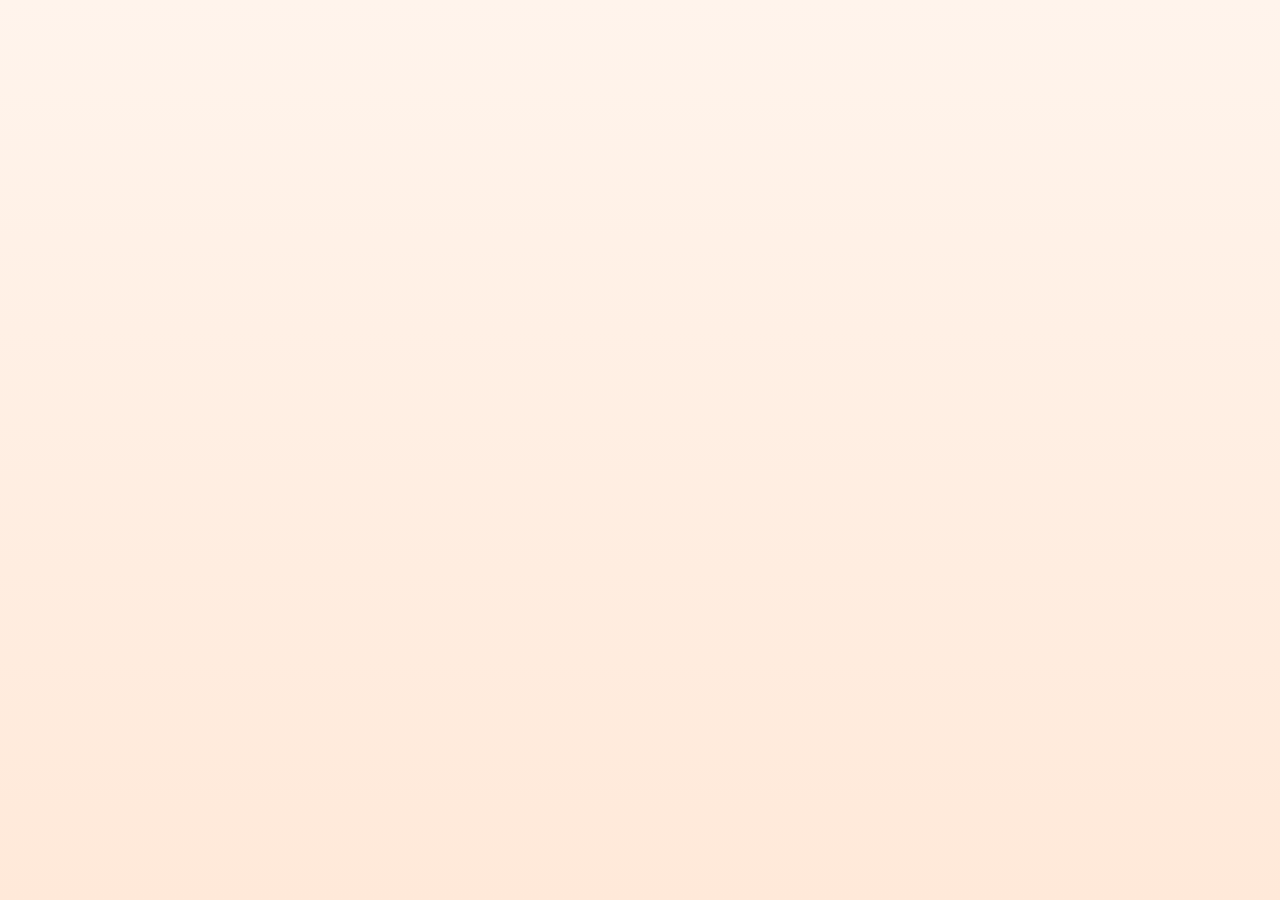
==== commit f39a08d1: "Add files via upload" ====
--- a/index.html
+++ b/index.html
@@ -125,35 +125,11 @@
   .sheet-scroll{max-height:56vh; overflow-y:auto; margin-top:6px; padding-right:4px;}
   .sheet-num{display:inline-flex; align-items:center; justify-content:center; width:24px; height:24px; border-radius:50%; background:var(--tan); color:var(--ink); font-size:.72rem; margin-right:8px; flex-shrink:0; font-weight:700;}
 </style>
+<link rel="manifest" href="./manifest.webmanifest">
 </head>
 <body data-theme="adults">
 
-<!-- SCREEN 1: LOGIN -->
-<div class="screen active" id="scr-login">
-  <div class="card">
-    <h1>Bible Quiz</h1>
-    <p class="sub">Sign in to start playing · ఆడటానికి సైన్ ఇన్ చేయండి</p>
-    <div class="row2" id="pick-mode">
-      <button class="chip selected" data-val="login">Login</button>
-      <button class="chip" data-val="register">Register</button>
-    </div>
-    <div id="name-field">
-      <label for="in-name">Your name</label>
-      <input type="text" id="in-name" placeholder="e.g. Ruth">
-    </div>
-    <label for="in-phone">Mobile number</label>
-    <input type="tel" id="in-phone" placeholder="10-digit number" maxlength="10">
-    <div id="otp-section" style="display:none;">
-      <label for="in-otp">Enter the OTP sent to your phone</label>
-      <div class="otp-box"><input type="number" id="in-otp" placeholder="4-digit code" maxlength="4"></div>
-      <div class="demo-otp" id="demo-otp-note"></div>
-    </div>
-    <div class="err" id="login-err"></div>
-    <button class="btn" id="btn-send-otp">Send OTP</button>
-    <button class="btn" id="btn-verify-otp" style="display:none;">Verify &amp; Continue</button>
-    <p class="hint">Demo build: OTP is simulated on-device since no SMS gateway is connected. Wire a provider like Twilio/MSG91 into a backend to send real texts.</p>
-  </div>
-</div>
+
 
 <!-- SCREEN 2: WELCOME -->
 <div class="screen" id="scr-welcome">
@@ -276,8 +252,7 @@
   "use strict";
   const BANK = JSON.parse(document.getElementById('bank-data').textContent);
   const state = {
-    user: JSON.parse(localStorage.getItem('bq_user') || 'null'),
-    mode: 'login', genOtp: null,
+    user: null,
     lang: 'en', age: 'kids', level: 1, count: 10,
     quiz: [], idx: 0, answers: []
   };
@@ -288,68 +263,30 @@
   }
   function setTheme(age){ document.body.setAttribute('data-theme', age === 'kids' ? 'kids' : 'adults'); }
 
-  /* --- local "user directory" (demo only, stored in this browser) --- */
-  function loadUsers(){ return JSON.parse(localStorage.getItem('bq_users') || '{}'); }
-  function saveUser(u){
-    const users = loadUsers(); users[u.phone] = u;
-    localStorage.setItem('bq_users', JSON.stringify(users));
-  }
-  function findUser(phone){ return loadUsers()[phone] || null; }
-
-  /* LOGIN / REGISTER */
-  document.querySelectorAll('#pick-mode .chip').forEach(btn=>{
-    btn.addEventListener('click', ()=>{
-      document.querySelectorAll('#pick-mode .chip').forEach(b=>b.classList.remove('selected'));
-      btn.classList.add('selected');
-      state.mode = btn.dataset.val;
-      $('name-field').style.display = state.mode === 'register' ? 'block' : 'none';
-      $('login-err').textContent = '';
-    });
-  });
-  $('name-field').style.display = 'none';
-
-  $('btn-send-otp').addEventListener('click', ()=>{
-    const phone = $('in-phone').value.trim();
-    const name = $('in-name').value.trim();
-    $('login-err').textContent = '';
-    if(!/^\d{10}$/.test(phone)){ $('login-err').textContent = 'Enter a valid 10-digit mobile number.'; return; }
-    if(state.mode === 'register' && !name){ $('login-err').textContent = 'Please enter your name.'; return; }
-    if(state.mode === 'login' && !findUser(phone)){ $('login-err').textContent = 'No account found for this number — switch to Register.'; return; }
-    if(state.mode === 'register' && findUser(phone)){ $('login-err').textContent = 'An account already exists — switch to Login instead.'; return; }
-    state.genOtp = String(Math.floor(1000 + Math.random()*9000));
-    $('otp-section').style.display = 'block';
-    $('demo-otp-note').textContent = 'Demo OTP (no real SMS sent): ' + state.genOtp;
-    $('btn-send-otp').style.display = 'none'; $('btn-verify-otp').style.display = 'block';
-  });
-  $('btn-verify-otp').addEventListener('click', ()=>{
-    const otp = $('in-otp').value.trim();
-    $('login-err').textContent = '';
-    if(otp !== state.genOtp){ $('login-err').textContent = 'Incorrect OTP, please try again.'; return; }
-    const phone = $('in-phone').value.trim();
-    let user;
-    if(state.mode === 'register'){
-      user = { name: $('in-name').value.trim(), phone };
-      saveUser(user);
-    } else {
-      user = findUser(phone);
+  /* FIREBASE AUTH STATE */
+  window.addEventListener('firebase-auth-state', ({ detail: user }) => {
+    state.user = user;
+    localStorage.setItem('bq_user', JSON.stringify(user));
+    $('welcome-name').textContent = 'Welcome, ' + user.name + '!';
+    show('scr-welcome');
+  });
+
+  $('btn-logout').addEventListener('click', async () => {
+    try {
+      await window.firebaseLogout();
+    } catch (error) {
+      console.error('Logout error:', error);
     }
-    state.user = user;
-    localStorage.setItem('bq_user', JSON.stringify(state.user));
-    $('welcome-name').textContent = 'Welcome, ' + state.user.name + '!';
-    show('scr-welcome');
-  });
-  $('btn-to-setup').addEventListener('click', ()=> show('scr-setup'));
-  $('btn-to-dashboard').addEventListener('click', ()=>{ renderDashboard(); show('scr-dashboard'); });
-  $('btn-dash-back').addEventListener('click', ()=> show('scr-welcome'));
-  $('btn-logout').addEventListener('click', ()=>{
-    localStorage.removeItem('bq_user'); state.user = null;
-    $('in-name').value=''; $('in-phone').value=''; $('in-otp').value='';
-    $('otp-section').style.display='none';
-    $('btn-send-otp').style.display='block'; $('btn-verify-otp').style.display='none';
-    show('scr-login');
-  });
-
-  /* SETUP */
+  });
+$('btn-to-setup').addEventListener('click', () => {
+  show('scr-setup');
+});
+
+$('btn-to-dashboard').addEventListener('click', () => {
+  renderDashboard();
+  show('scr-dashboard');
+});
+    /* SETUP */
   function wirePicker(groupId, stateKey, onPick){
     const group = $(groupId);
     group.querySelectorAll('.chip').forEach(btn=>{
@@ -505,7 +442,7 @@
   }
 
   /* --- performance history & dashboard --- */
-  function historyKey(){ return 'bq_history_' + (state.user ? state.user.phone : 'guest'); }
+  function historyKey(){ return 'bq_history_' + (state.user ? state.user.uid : 'guest'); }
   function loadHistory(){ return JSON.parse(localStorage.getItem(historyKey()) || '[]'); }
   function saveAttempt(score, total, pct){
     const hist = loadHistory();
@@ -571,8 +508,38 @@
   $('btn-change-setup').addEventListener('click', ()=> show('scr-setup'));
 
   $('chosen-level-label').textContent = 'Level 1 · Basic';
-  if(state.user){ $('welcome-name').textContent = 'Welcome back, ' + state.user.name + '!'; show('scr-welcome'); }
 })();
 </script>
+<script type="module">
+  import { watchAuth, logout } from "./auth/auth.js";
+
+  window.firebaseLogout = logout;
+
+  watchAuth((user) => {
+    if (!user) {
+      localStorage.removeItem("bq_user");
+      window.location.href = "./auth/auth.html";
+      return;
+    }
+
+    const name =
+      user.displayName ||
+      user.email?.split("@")[0] ||
+      "User";
+
+    const userData = {
+      name: name,
+      email: user.email || "",
+      uid: user.uid
+    };
+
+    window.dispatchEvent(
+      new CustomEvent("firebase-auth-state", {
+        detail: userData
+      })
+    );
+  });
+</script>
+
 </body>
 </html>
